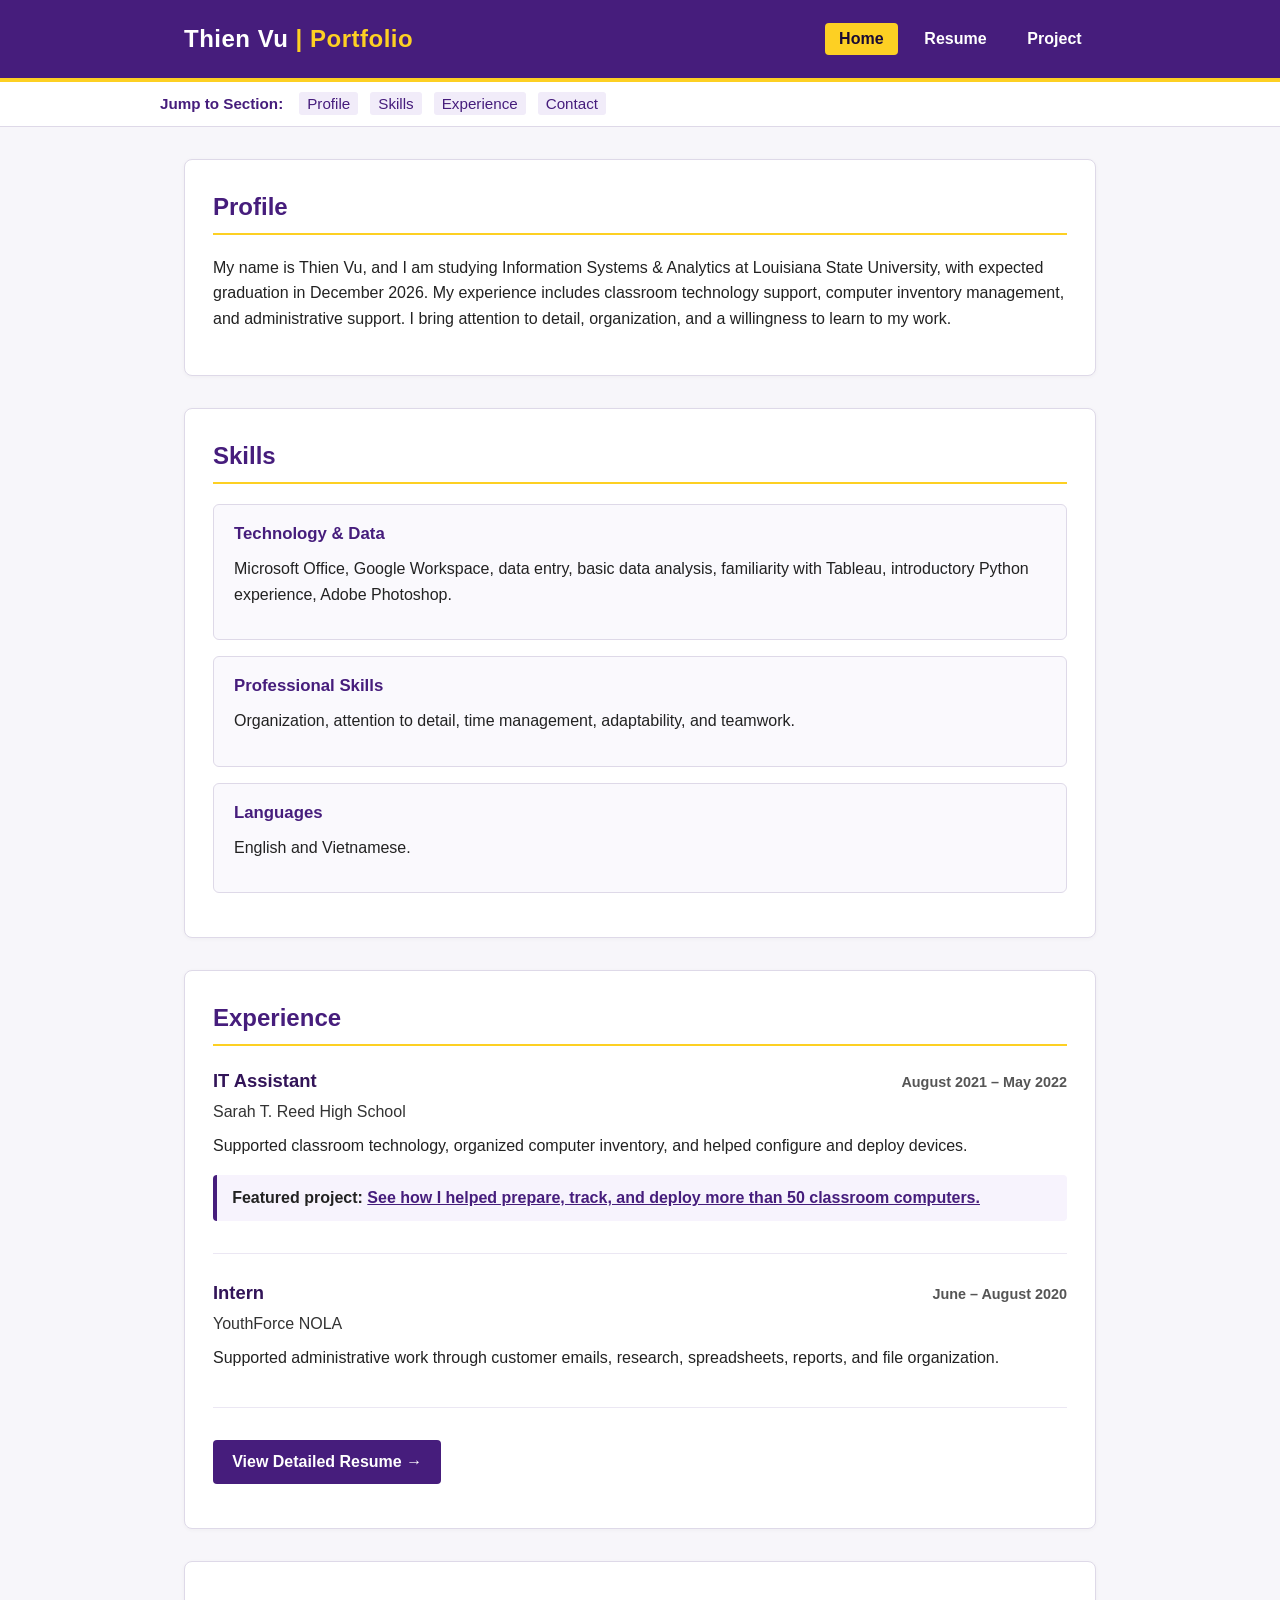
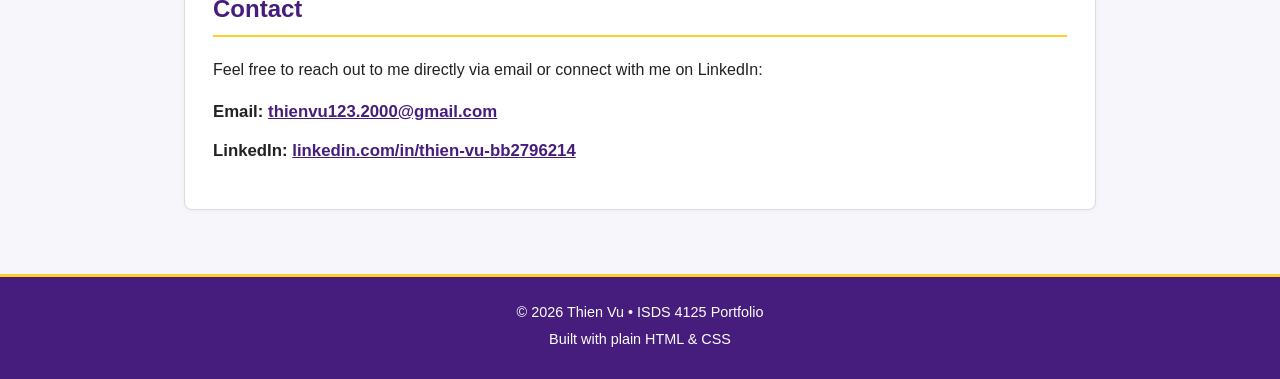
==== index.html @ 3625008b "Add classroom computer deployment project and homepage link" ====
<!DOCTYPE html>
<html lang="en">

<head>
    <meta charset="UTF-8">
    <meta name="viewport" content="width=device-width, initial-scale=1.0">
    <title>Thien Vu | Portfolio</title>
    <link rel="stylesheet" href="styles.css">
</head>

<body>

    <!-- Main Site Header & Page Navigation -->
    <header class="site-header">
        <div class="header-container">
            <a href="index.html" class="site-title">Thien Vu <span>| Portfolio</span></a>
            <nav class="main-nav" aria-label="Main Navigation">
                <ul>
                    <li><a href="index.html" class="active">Home</a></li>
                    <li><a href="resume.html">Resume</a></li>
                    <li><a href="project.html">Project</a></li>
                </ul>
            </nav>
        </div>
    </header>

    <!-- Quick In-Page Section Navigation for Home Page -->
    <nav class="section-nav" aria-label="Section Navigation">
        <div class="section-nav-container">
            <span class="section-nav-label">Jump to Section:</span>
            <ul class="section-nav-links">
                <li><a href="#profile">Profile</a></li>
                <li><a href="#skills">Skills</a></li>
                <li><a href="#experience">Experience</a></li>
                <li><a href="#contact">Contact</a></li>
            </ul>
        </div>
    </nav>

    <!-- Main Content Area -->
    <main class="content-container">

        <!-- 1. Profile Section -->
        <section id="profile" class="card-section">
            <h2>Profile</h2>
            <p>My name is Thien Vu, and I am studying Information Systems &amp; Analytics at Louisiana State University,
                with expected graduation in December 2026. My experience includes classroom technology support, computer
                inventory management, and administrative support. I bring attention to detail, organization, and a
                willingness to learn to my work.</p>
        </section>

        <!-- 2. Skills Section -->
        <section id="skills" class="card-section">
            <h2>Skills</h2>

            <div class="skills-category">
                <h3>Technology &amp; Data</h3>
                <p class="skills-list-text">Microsoft Office, Google Workspace, data entry, basic data analysis,
                    familiarity with Tableau, introductory Python experience, Adobe Photoshop.</p>
            </div>

            <div class="skills-category">
                <h3>Professional Skills</h3>
                <p class="skills-list-text">Organization, attention to detail, time management, adaptability, and
                    teamwork.</p>
            </div>

            <div class="skills-category">
                <h3>Languages</h3>
                <p class="skills-list-text">English and Vietnamese.</p>
            </div>
        </section>

        <!-- 3. Experience Section -->
        <section id="experience" class="card-section">
            <h2>Experience</h2>

            <div class="resume-entry">
                <div class="entry-header">
                    <span class="entry-title">IT Assistant</span>
                    <span class="entry-date">August 2021 &ndash; May 2022</span>
                </div>
                <div class="entry-subtitle">Sarah T. Reed High School</div>
                <p>Supported classroom technology, organized computer inventory, and helped configure and deploy
                    devices.</p>
                <div class="project-teaser">
                    <p><strong>Featured project:</strong> <a href="project.html">See how I helped prepare, track, and
                            deploy more than 50 classroom computers.</a></p>
                </div>
            </div>

            <div class="resume-entry">
                <div class="entry-header">
                    <span class="entry-title">Intern</span>
                    <span class="entry-date">June &ndash; August 2020</span>
                </div>
                <div class="entry-subtitle">YouthForce NOLA</div>
                <p>Supported administrative work through customer emails, research, spreadsheets, reports, and file
                    organization.</p>
            </div>

            <p><a href="resume.html" class="btn">View Detailed Resume &rarr;</a></p>
        </section>

        <!-- 4. Contact Section -->
        <section id="contact" class="card-section">
            <h2>Contact</h2>
            <p>Feel free to reach out to me directly via email or connect with me on LinkedIn:</p>

            <ul class="contact-list">
                <li>
                    <strong>Email:</strong>&nbsp;<a
                        href="mailto:thienvu123.2000@gmail.com">thienvu123.2000@gmail.com</a>
                </li>
                <li>
                    <strong>LinkedIn:</strong>&nbsp;<a href="https://www.linkedin.com/in/thien-vu-bb2796214"
                        target="_blank" rel="noopener noreferrer">linkedin.com/in/thien-vu-bb2796214</a>
                </li>
            </ul>
        </section>

    </main>

    <!-- Site Footer -->
    <footer class="site-footer">
        <p>&copy; 2026 Thien Vu &bull; ISDS 4125 Portfolio</p>
        <p>Built with plain HTML &amp; CSS</p>
    </footer>

</body>

</html>
---- styles.css ----
/* =========================================================
   Shared Stylesheet: styles.css
   LSU Theme (Purple & Gold) - Clean, Accessible, Responsive
   ========================================================= */

/* Color and Design Variables */
:root {
    --lsu-purple: #461D7C;       /* Official LSU Deep Purple */
    --lsu-purple-dark: #321458;  /* Darker purple for hover/borders */
    --lsu-gold: #FDD023;         /* Official LSU Gold */
    --lsu-gold-hover: #e5bc1c;   /* Slightly deeper gold for buttons/hovers */
    --text-color: #222222;       /* Charcoal for high-contrast readable text */
    --text-muted: #555555;       /* Softer gray for subtitles */
    --bg-page: #f7f6fa;          /* Soft light lilac/gray background */
    --bg-surface: #ffffff;       /* Pure white card backgrounds */
    --border-color: #ded9e8;     /* Subtle purple-tinted border */
    --placeholder-bg: #fff9e6;   /* Light warm gold tint for placeholders */
    --placeholder-border: #d4a713; /* Gold-amber border for placeholders */
}

/* Base resets & box model */
* {
    box-sizing: border-box;
    margin: 0;
    padding: 0;
}

body {
    font-family: -apple-system, BlinkMacSystemFont, "Segoe UI", Roboto, Helvetica, Arial, sans-serif;
    line-height: 1.6;
    color: var(--text-color);
    background-color: var(--bg-page);
    min-height: 100vh;
    display: flex;
    flex-direction: column;
}

/* Site Header and Navigation Bar */
.site-header {
    background-color: var(--lsu-purple);
    color: #ffffff;
    border-bottom: 4px solid var(--lsu-gold);
    box-shadow: 0 2px 8px rgba(0, 0, 0, 0.15);
}

.header-container {
    max-width: 960px;
    margin: 0 auto;
    padding: 1.25rem 1.5rem;
    display: flex;
    justify-content: space-between;
    align-items: center;
    flex-wrap: wrap;
    gap: 1rem;
}

.site-title {
    font-size: 1.5rem;
    font-weight: 700;
    color: #ffffff;
    text-decoration: none;
    letter-spacing: 0.5px;
}

.site-title span {
    color: var(--lsu-gold);
}

.main-nav ul {
    list-style: none;
    display: flex;
    gap: 0.75rem;
    flex-wrap: wrap;
}

.main-nav a {
    color: #ffffff;
    text-decoration: none;
    font-weight: 600;
    padding: 0.45rem 0.9rem;
    border-radius: 4px;
    transition: background-color 0.2s ease, color 0.2s ease;
}

.main-nav a:hover {
    background-color: var(--lsu-purple-dark);
    color: var(--lsu-gold);
}

/* Highlight the active page in the menu */
.main-nav a.active {
    background-color: var(--lsu-gold);
    color: #1a0b33; /* High contrast dark text on yellow */
}

/* In-Page Quick Navigation (Home Page Section Links) */
.section-nav {
    background-color: #ffffff;
    border-bottom: 1px solid var(--border-color);
    padding: 0.6rem 1.5rem;
}

.section-nav-container {
    max-width: 960px;
    margin: 0 auto;
    display: flex;
    align-items: center;
    gap: 1rem;
    flex-wrap: wrap;
    font-size: 0.95rem;
}

.section-nav-label {
    font-weight: 700;
    color: var(--lsu-purple);
}

.section-nav-links {
    list-style: none;
    display: flex;
    gap: 0.75rem;
    flex-wrap: wrap;
}

.section-nav-links a {
    color: var(--lsu-purple);
    text-decoration: none;
    padding: 0.2rem 0.5rem;
    border-radius: 3px;
    background-color: #f1ecf9;
    font-weight: 500;
}

.section-nav-links a:hover {
    background-color: var(--lsu-purple);
    color: #ffffff;
}

/* Main Content Container */
.content-container {
    max-width: 960px;
    width: 100%;
    margin: 2rem auto;
    padding: 0 1.5rem;
    flex: 1; /* Pushes footer to bottom */
}

/* Cards / Section Styling */
.card-section {
    background-color: var(--bg-surface);
    border: 1px solid var(--border-color);
    border-radius: 8px;
    padding: 1.75rem;
    margin-bottom: 2rem;
    box-shadow: 0 1px 4px rgba(0, 0, 0, 0.04);
}

.card-section h1,
.card-section h2 {
    color: var(--lsu-purple);
    border-bottom: 2px solid var(--lsu-gold);
    padding-bottom: 0.4rem;
    margin-bottom: 1.25rem;
}

.card-section h3 {
    color: var(--lsu-purple-dark);
    margin-top: 1.25rem;
    margin-bottom: 0.5rem;
}

.card-section p {
    margin-bottom: 1rem;
}

.card-section ul {
    margin-left: 1.5rem;
    margin-bottom: 1rem;
}

.card-section li {
    margin-bottom: 0.4rem;
}

/* Placeholder Box Style */
/* Clearly marks information that Thien has not provided yet */
.placeholder-box {
    background-color: var(--placeholder-bg);
    border: 1px dashed var(--placeholder-border);
    border-left: 4px solid var(--placeholder-border);
    padding: 0.85rem 1.1rem;
    margin: 1rem 0;
    border-radius: 4px;
    color: #4a3800;
    font-style: italic;
    font-size: 0.95rem;
}

.placeholder-box strong {
    font-style: normal;
    color: #3b2c00;
}

/* Buttons and Links */
.btn {
    display: inline-block;
    background-color: var(--lsu-purple);
    color: #ffffff;
    text-decoration: none;
    font-weight: 600;
    padding: 0.6rem 1.2rem;
    border-radius: 4px;
    border: none;
    cursor: pointer;
    transition: background-color 0.2s ease;
    margin-top: 0.5rem;
}

.btn:hover {
    background-color: var(--lsu-purple-dark);
    color: var(--lsu-gold);
}

.btn-gold {
    background-color: var(--lsu-gold);
    color: #1a0b33;
}

.btn-gold:hover {
    background-color: var(--lsu-gold-hover);
    color: #000000;
}

/* Site Footer */
.site-footer {
    background-color: var(--lsu-purple);
    color: #ffffff;
    text-align: center;
    padding: 1.5rem;
    font-size: 0.9rem;
    border-top: 3px solid var(--lsu-gold);
    margin-top: auto;
}

.site-footer p {
    margin-bottom: 0.25rem;
}

.site-footer a {
    color: var(--lsu-gold);
    text-decoration: underline;
}

/* Resume & Experience Entry Layout */
.resume-entry {
    margin-bottom: 1.5rem;
    padding-bottom: 1.25rem;
    border-bottom: 1px solid #ebe7f3;
}

.resume-entry:last-child {
    border-bottom: none;
    margin-bottom: 0;
    padding-bottom: 0;
}

.entry-header {
    display: flex;
    justify-content: space-between;
    align-items: baseline;
    flex-wrap: wrap;
    gap: 0.5rem;
    margin-bottom: 0.25rem;
}

.entry-title {
    font-size: 1.15rem;
    font-weight: 700;
    color: var(--lsu-purple-dark);
}

.entry-date {
    font-size: 0.9rem;
    font-weight: 600;
    color: var(--text-muted);
}

.entry-subtitle {
    font-size: 1rem;
    color: #333333;
    margin-bottom: 0.5rem;
}

.entry-location {
    color: var(--text-muted);
    font-style: italic;
}

/* Skills Category Card Layout */
.skills-category {
    background-color: #faf9fd;
    border: 1px solid var(--border-color);
    border-radius: 6px;
    padding: 1rem 1.25rem;
    margin-bottom: 1rem;
}

.skills-category h3 {
    margin-top: 0;
    margin-bottom: 0.5rem;
    color: var(--lsu-purple);
    font-size: 1.05rem;
}

.skills-list-text {
    color: var(--text-color);
    line-height: 1.6;
}

/* Contact List Styling */
.contact-list {
    list-style: none;
    margin-left: 0 !important;
    margin-top: 0.75rem;
}

.contact-list li {
    margin-bottom: 0.75rem;
    font-size: 1.05rem;
}

.contact-list a {
    color: var(--lsu-purple);
    font-weight: 600;
    text-decoration: underline;
    word-break: break-all;
}

.contact-list a:hover {
    color: var(--lsu-purple-dark);
}

/* Project Teaser Box in Experience Section */
.project-teaser {
    background-color: #f7f3fd;
    border-left: 4px solid var(--lsu-purple);
    padding: 0.65rem 0.95rem;
    margin: 0.75rem 0;
    border-radius: 4px;
}

.project-teaser p {
    margin-bottom: 0;
}

.project-teaser a {
    color: var(--lsu-purple);
    font-weight: 600;
    text-decoration: underline;
}

.project-teaser a:hover {
    color: var(--lsu-purple-dark);
}

/* Mobile Responsiveness */
@media (max-width: 600px) {
    .header-container {
        flex-direction: column;
        align-items: flex-start;
    }

    .main-nav ul {
        width: 100%;
        justify-content: flex-start;
    }

    .section-nav-container {
        flex-direction: column;
        align-items: flex-start;
    }

    .card-section {
        padding: 1.25rem;
    }

    .entry-header {
        flex-direction: column;
        align-items: flex-start;
        gap: 0.1rem;
    }
}
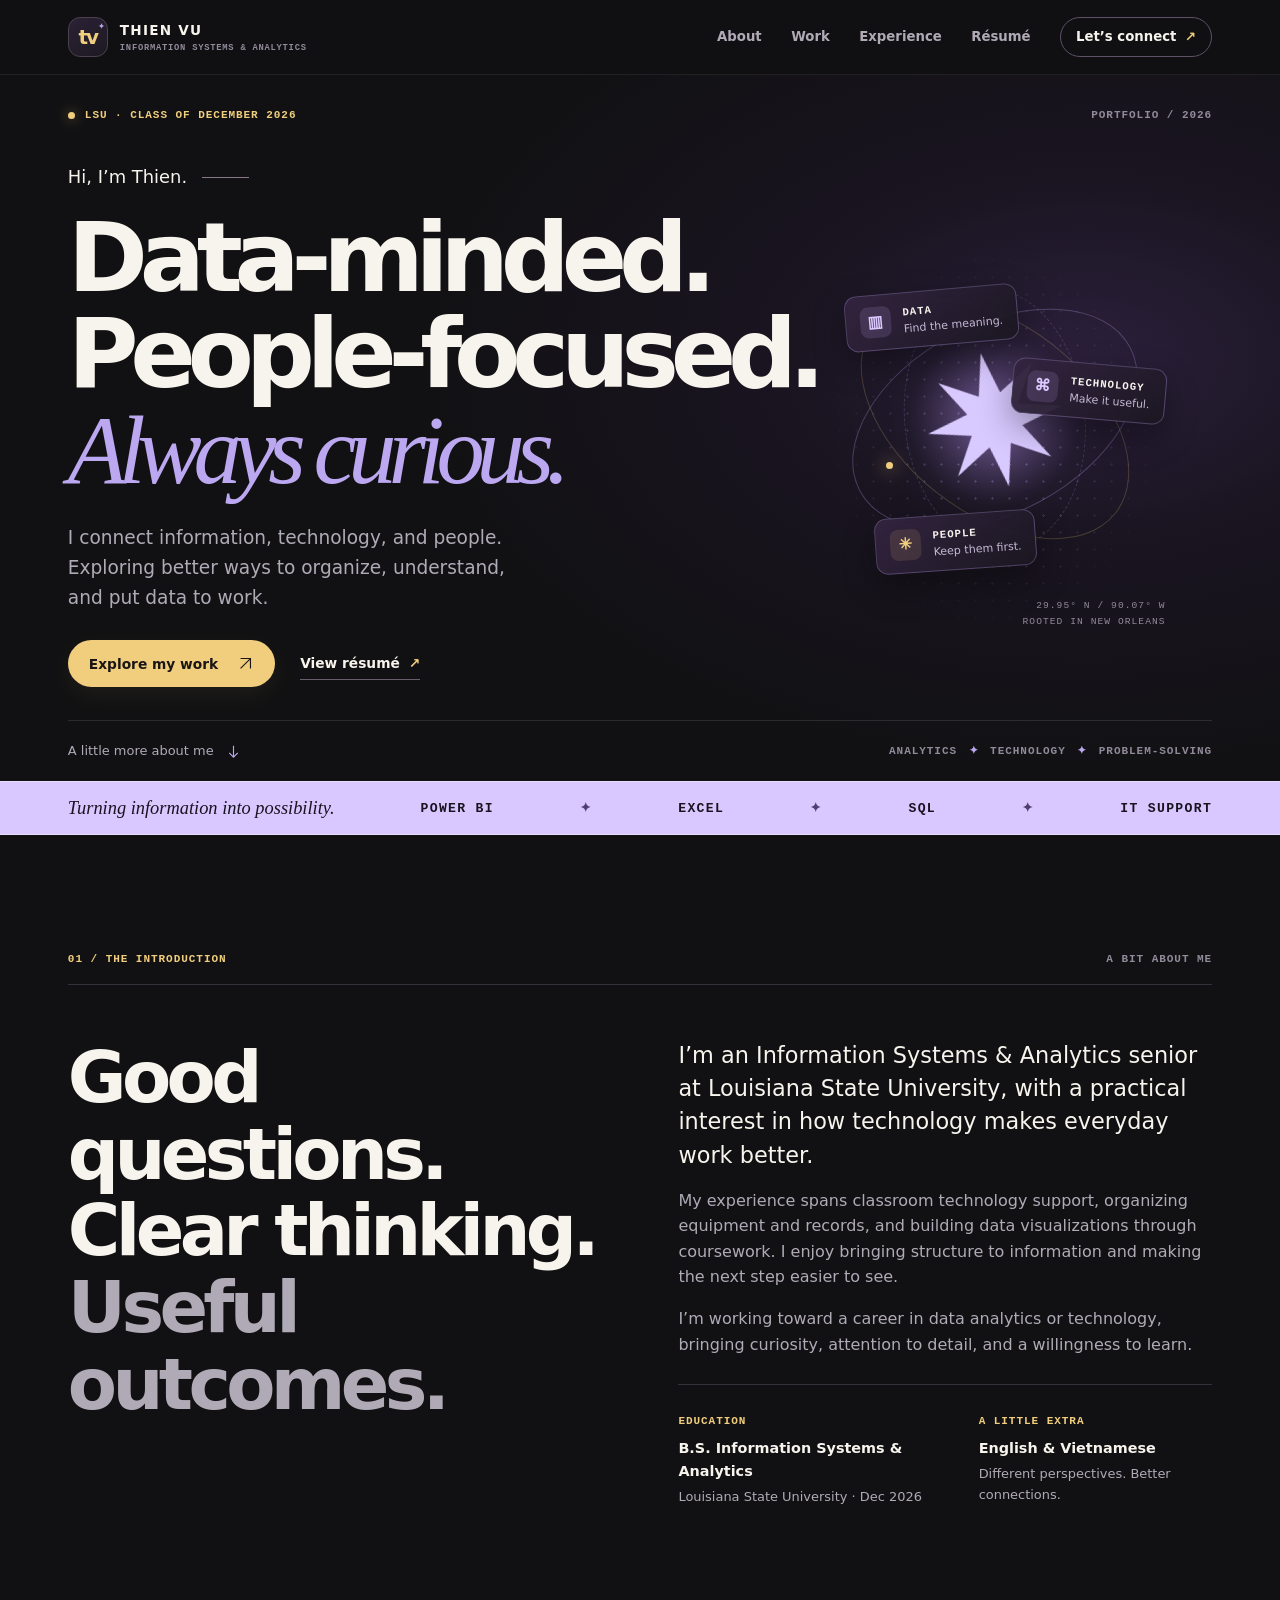
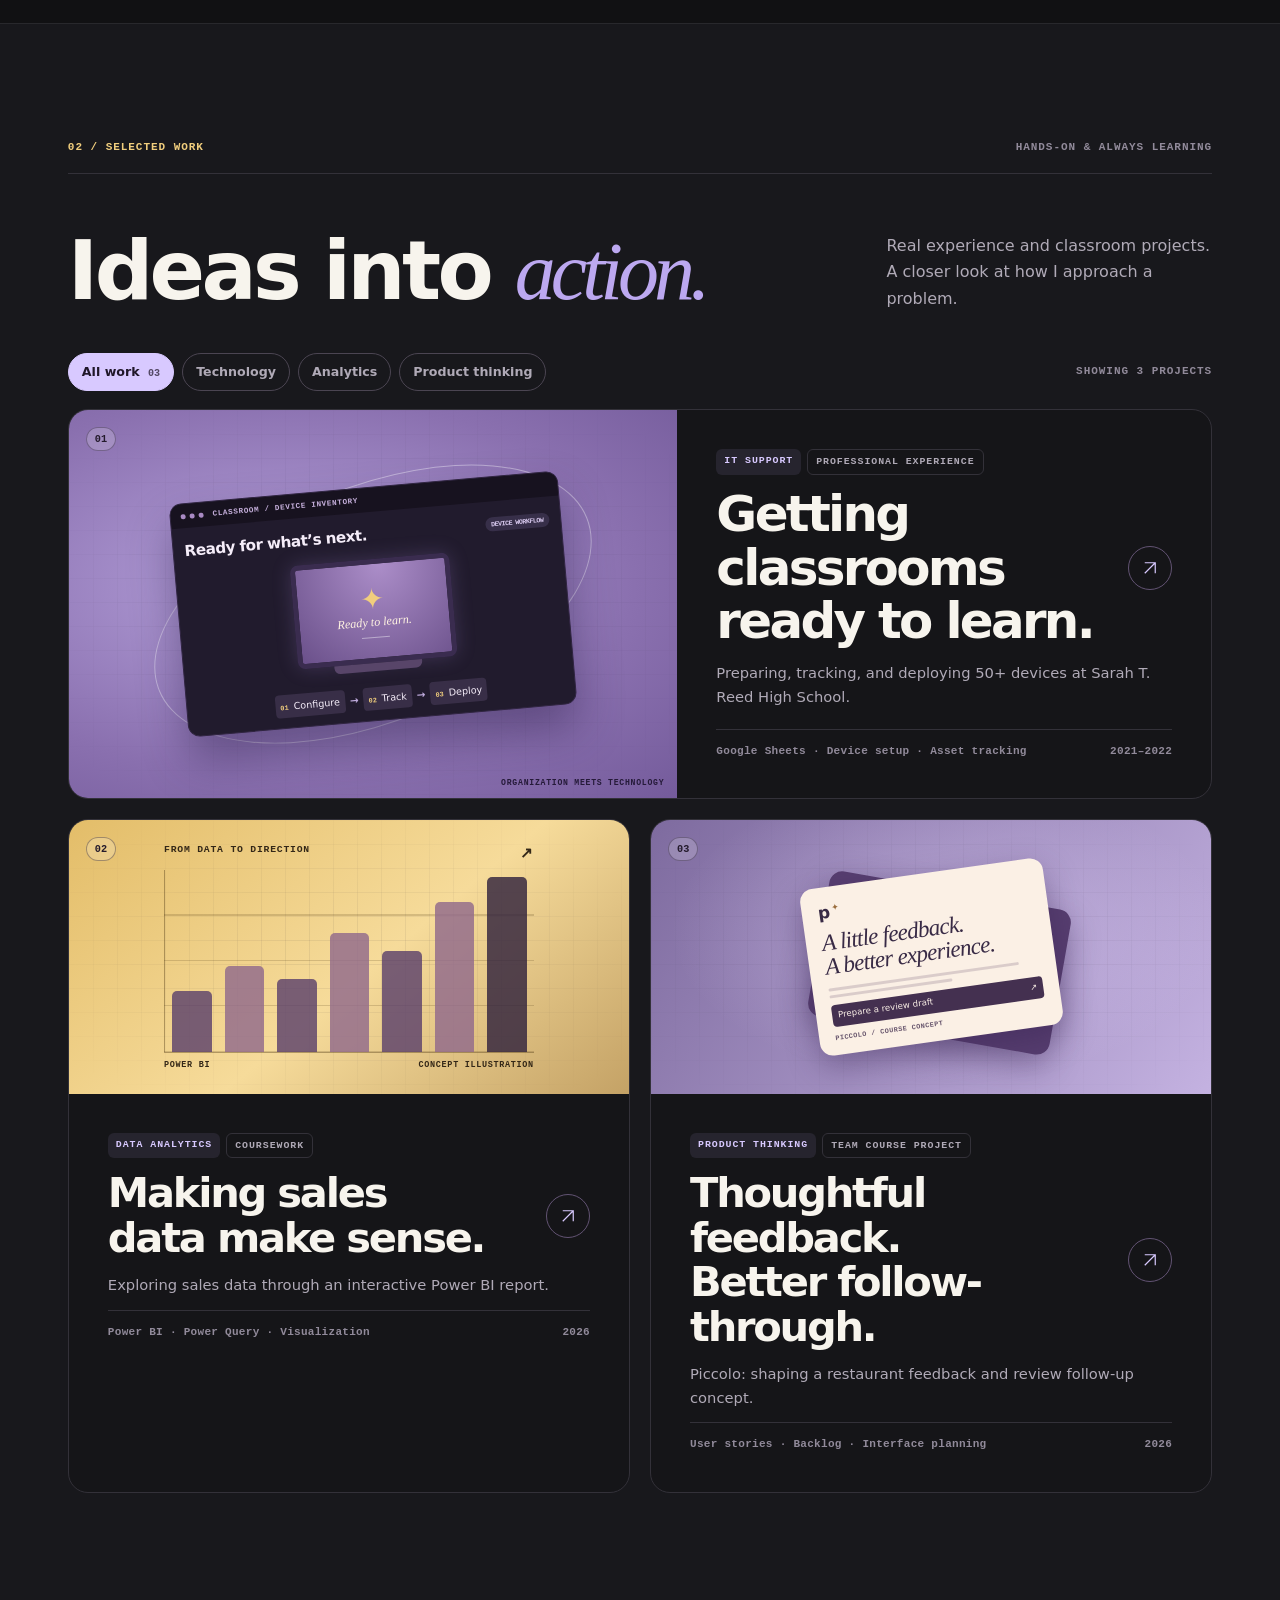
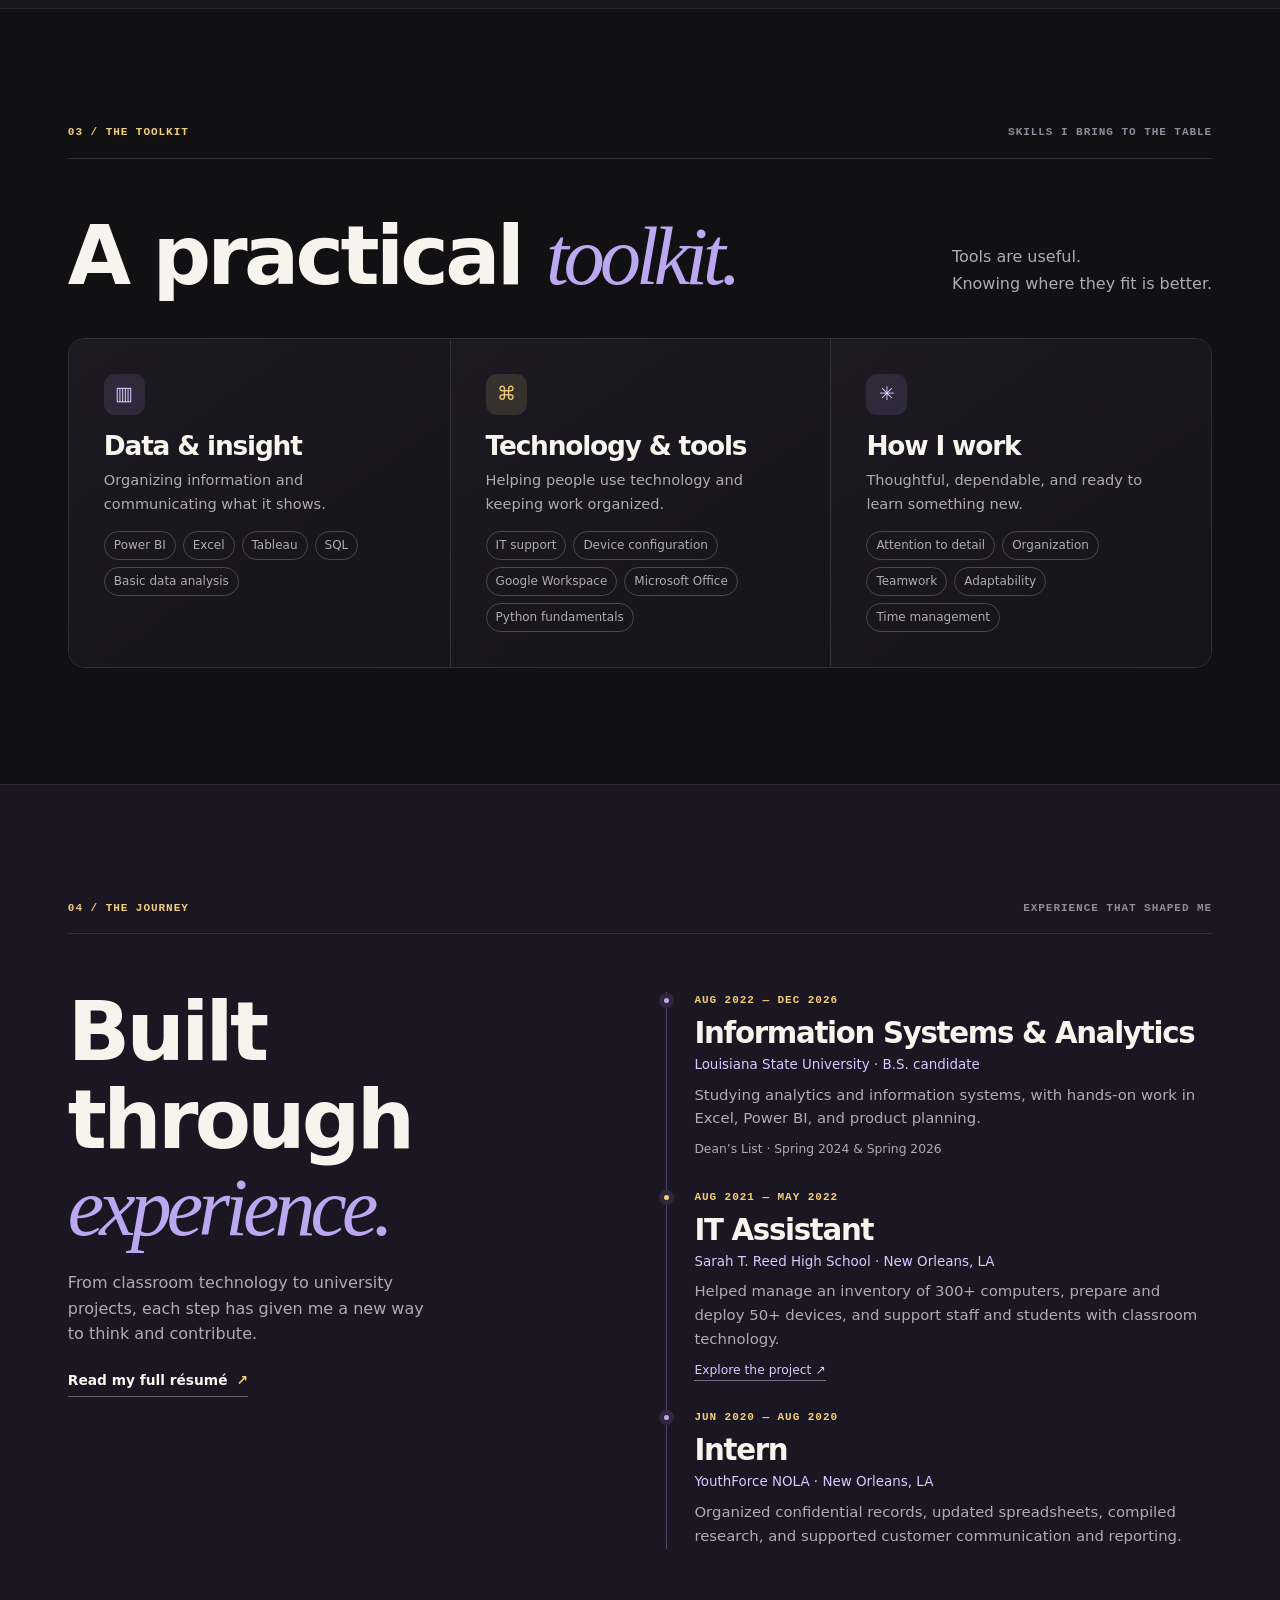
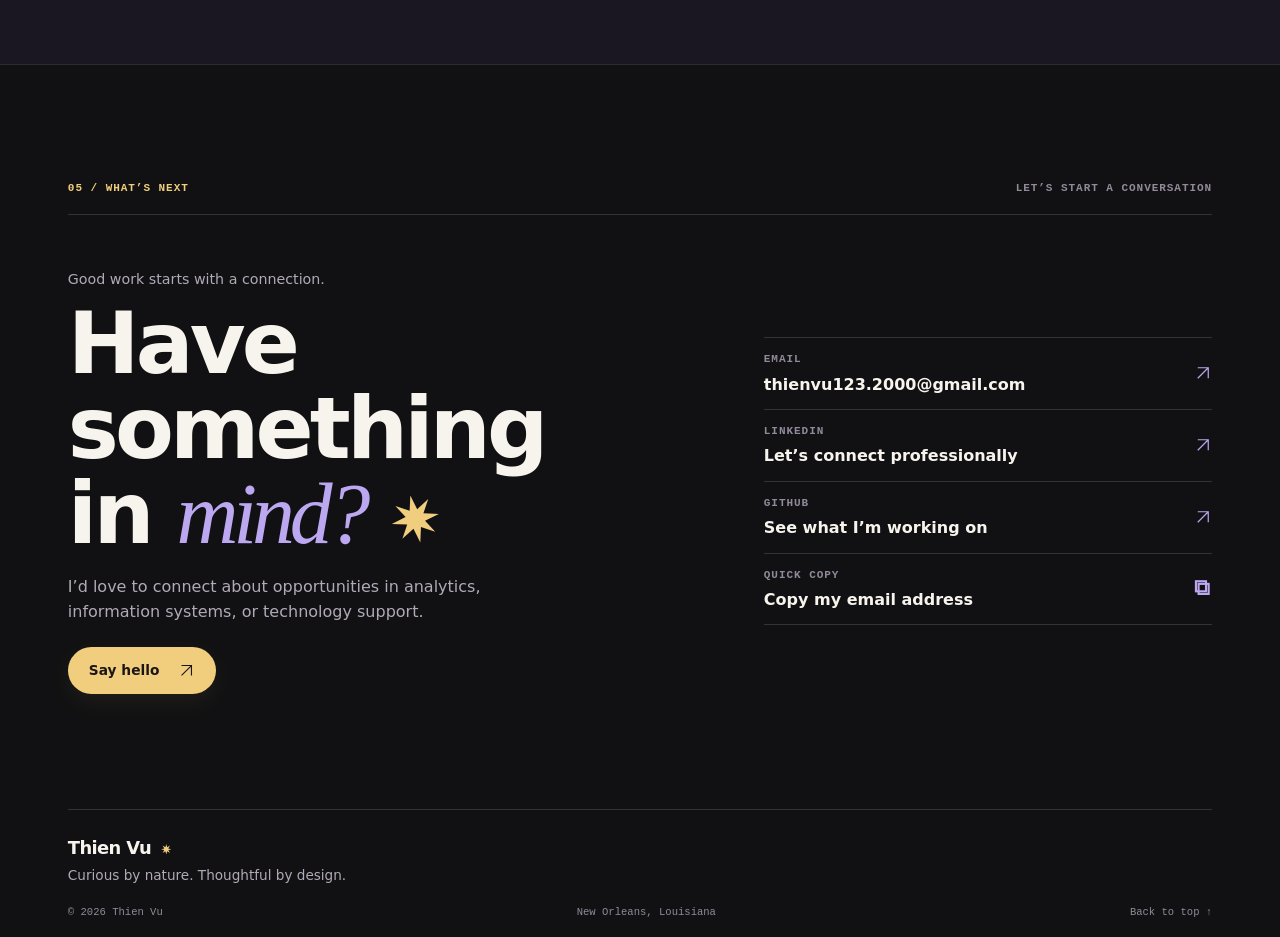
==== commit 8db9bbbe: "Redesign Thien Vu's portfolio and showcase selected work" ====
--- a/index.html
+++ b/index.html
@@ -1,132 +1,10 @@
-<!DOCTYPE html>
-<html lang="en">
-
-<head>
-    <meta charset="UTF-8">
-    <meta name="viewport" content="width=device-width, initial-scale=1.0">
-    <title>Thien Vu | Portfolio</title>
-    <link rel="stylesheet" href="styles.css">
-</head>
-
-<body>
-
-    <!-- Main Site Header & Page Navigation -->
-    <header class="site-header">
-        <div class="header-container">
-            <a href="index.html" class="site-title">Thien Vu <span>| Portfolio</span></a>
-            <nav class="main-nav" aria-label="Main Navigation">
-                <ul>
-                    <li><a href="index.html" class="active">Home</a></li>
-                    <li><a href="resume.html">Resume</a></li>
-                    <li><a href="project.html">Project</a></li>
-                </ul>
-            </nav>
-        </div>
-    </header>
-
-    <!-- Quick In-Page Section Navigation for Home Page -->
-    <nav class="section-nav" aria-label="Section Navigation">
-        <div class="section-nav-container">
-            <span class="section-nav-label">Jump to Section:</span>
-            <ul class="section-nav-links">
-                <li><a href="#profile">Profile</a></li>
-                <li><a href="#skills">Skills</a></li>
-                <li><a href="#experience">Experience</a></li>
-                <li><a href="#contact">Contact</a></li>
-            </ul>
-        </div>
-    </nav>
-
-    <!-- Main Content Area -->
-    <main class="content-container">
-
-        <!-- 1. Profile Section -->
-        <section id="profile" class="card-section">
-            <h2>Profile</h2>
-            <p>My name is Thien Vu, and I am studying Information Systems &amp; Analytics at Louisiana State University,
-                with expected graduation in December 2026. My experience includes classroom technology support, computer
-                inventory management, and administrative support. I bring attention to detail, organization, and a
-                willingness to learn to my work.</p>
-        </section>
-
-        <!-- 2. Skills Section -->
-        <section id="skills" class="card-section">
-            <h2>Skills</h2>
-
-            <div class="skills-category">
-                <h3>Technology &amp; Data</h3>
-                <p class="skills-list-text">Microsoft Office, Google Workspace, data entry, basic data analysis,
-                    familiarity with Tableau, introductory Python experience, Adobe Photoshop.</p>
-            </div>
-
-            <div class="skills-category">
-                <h3>Professional Skills</h3>
-                <p class="skills-list-text">Organization, attention to detail, time management, adaptability, and
-                    teamwork.</p>
-            </div>
-
-            <div class="skills-category">
-                <h3>Languages</h3>
-                <p class="skills-list-text">English and Vietnamese.</p>
-            </div>
-        </section>
-
-        <!-- 3. Experience Section -->
-        <section id="experience" class="card-section">
-            <h2>Experience</h2>
-
-            <div class="resume-entry">
-                <div class="entry-header">
-                    <span class="entry-title">IT Assistant</span>
-                    <span class="entry-date">August 2021 &ndash; May 2022</span>
-                </div>
-                <div class="entry-subtitle">Sarah T. Reed High School</div>
-                <p>Supported classroom technology, organized computer inventory, and helped configure and deploy
-                    devices.</p>
-                <div class="project-teaser">
-                    <p><strong>Featured project:</strong> <a href="project.html">See how I helped prepare, track, and
-                            deploy more than 50 classroom computers.</a></p>
-                </div>
-            </div>
-
-            <div class="resume-entry">
-                <div class="entry-header">
-                    <span class="entry-title">Intern</span>
-                    <span class="entry-date">June &ndash; August 2020</span>
-                </div>
-                <div class="entry-subtitle">YouthForce NOLA</div>
-                <p>Supported administrative work through customer emails, research, spreadsheets, reports, and file
-                    organization.</p>
-            </div>
-
-            <p><a href="resume.html" class="btn">View Detailed Resume &rarr;</a></p>
-        </section>
-
-        <!-- 4. Contact Section -->
-        <section id="contact" class="card-section">
-            <h2>Contact</h2>
-            <p>Feel free to reach out to me directly via email or connect with me on LinkedIn:</p>
-
-            <ul class="contact-list">
-                <li>
-                    <strong>Email:</strong>&nbsp;<a
-                        href="mailto:thienvu123.2000@gmail.com">thienvu123.2000@gmail.com</a>
-                </li>
-                <li>
-                    <strong>LinkedIn:</strong>&nbsp;<a href="https://www.linkedin.com/in/thien-vu-bb2796214"
-                        target="_blank" rel="noopener noreferrer">linkedin.com/in/thien-vu-bb2796214</a>
-                </li>
-            </ul>
-        </section>
-
-    </main>
-
-    <!-- Site Footer -->
-    <footer class="site-footer">
-        <p>&copy; 2026 Thien Vu &bull; ISDS 4125 Portfolio</p>
-        <p>Built with plain HTML &amp; CSS</p>
-    </footer>
-
-</body>
-
-</html>+<!doctype html><html lang="en"><head><meta charset="utf-8"><meta name="viewport" content="width=device-width,initial-scale=1"><meta name="theme-color" content="#111113"><meta name="description" content="Thien Vu is an LSU Information Systems & Analytics student connecting data, technology, and people. Explore selected projects, experience, and résumé."><title>Thien Vu — Information Systems & Analytics</title><link rel="icon" href="assets/favicon.svg" type="image/svg+xml"><link rel="stylesheet" href="styles.css"></head><body><a class="skip" href="#main">Skip to content</a><header class="site-header"><div class="wrap nav-wrap"><a class="brand" href="index.html" aria-label="Thien Vu home"><span class="brand-mark">tv<span>✦</span></span><span>THIEN VU<span class="brand-sub">INFORMATION SYSTEMS & ANALYTICS</span></span></a><nav aria-label="Main navigation" id="navigation"><a href="index.html#about">About</a><a href="index.html#work" >Work</a><a href="index.html#experience">Experience</a><a href="resume.html" >Résumé</a><a class="nav-contact" href="index.html#contact">Let’s connect <span>↗</span></a></nav><button class="menu-button" aria-expanded="false" aria-controls="navigation" aria-label="Open navigation"><span></span><span></span></button></div></header><div class="scroll-progress" aria-hidden="true"></div>
+<main id="main">
+<section class="hero wrap" aria-labelledby="hero-title"><div class="hero-top"><span class="eyebrow"><i class="status-dot"></i> LSU · CLASS OF DECEMBER 2026</span><span class="hero-edition">PORTFOLIO / 2026</span></div><div class="hero-grid"><div class="hero-copy"><p class="hello">Hi, I’m Thien. <span class="hello-line"></span></p><h1 id="hero-title">Data-minded.<br>People-focused.<br><em>Always curious.</em></h1><p class="hero-description">I connect information, technology, and people.<br> Exploring better ways to organize, understand,<br class="desktop-break"> and put data to work.</p><div class="hero-actions"><a href="#work" class="button button-gold">Explore my work <svg viewBox="0 0 24 24" fill="none" stroke="currentColor" stroke-width="1.6" aria-hidden="true"><path d="M5 19 19 5M5 5h14v14"/></svg></a><a href="resume.html" class="text-link">View résumé <span>↗</span></a></div></div><div class="hero-art" aria-hidden="true"><div class="orbital-ring ring-one"></div><div class="orbital-ring ring-two"></div><div class="orbital-ring ring-three"></div><div class="orbit-point"></div><div class="hero-art-center"><svg class="star" viewBox="0 0 100 100" aria-hidden="true"><path d="M50 0 58 31 85 15 69 42 100 50 69 58 85 85 58 69 50 100 42 69 15 85 31 58 0 50 31 42 15 15 42 31Z" fill="currentColor"/></svg></div><div class="floating-label label-data"><span class="label-symbol">▥</span><div>DATA<span>Find the meaning.</span></div></div><div class="floating-label label-tech"><span class="label-symbol">⌘</span><div>TECHNOLOGY<span>Make it useful.</span></div></div><div class="floating-label label-people"><span class="label-symbol">✳</span><div>PEOPLE<span>Keep them first.</span></div></div><div class="art-coordinate">29.95° N / 90.07° W<br>ROOTED IN NEW ORLEANS</div></div></div><div class="hero-bottom"><a href="#about">A little more about me <svg viewBox="0 0 24 24" fill="none" stroke="currentColor" stroke-width="1.6" aria-hidden="true"><path d="M12 4v16m-6-6 6 6 6-6"/></svg></a><span>ANALYTICS <i>✦</i> TECHNOLOGY <i>✦</i> PROBLEM-SOLVING</span></div></section>
+<div class="capability-strip" aria-label="Areas of focus"><div class="wrap"><span>Turning information into possibility.</span><span>POWER BI</span><i>✦</i><span>EXCEL</span><i>✦</i><span>SQL</span><i>✦</i><span>IT SUPPORT</span></div></div>
+<section id="about" class="about section wrap"><div class="section-label"><span>01 / THE INTRODUCTION</span><span>A BIT ABOUT ME</span></div><div class="about-grid"><h2>Good questions.<br>Clear thinking.<br><span class="muted">Useful outcomes.</span></h2><div class="about-copy"><p class="large-copy">I’m an Information Systems & Analytics senior at Louisiana State University, with a practical interest in how technology makes everyday work better.</p><p>My experience spans classroom technology support, organizing equipment and records, and building data visualizations through coursework. I enjoy bringing structure to information and making the next step easier to see.</p><p>I’m working toward a career in data analytics or technology, bringing curiosity, attention to detail, and a willingness to learn.</p><div class="about-facts"><div><span>EDUCATION</span><strong>B.S. Information Systems & Analytics</strong><p>Louisiana State University · Dec 2026</p></div><div><span>A LITTLE EXTRA</span><strong>English & Vietnamese</strong><p>Different perspectives. Better connections.</p></div></div></div></div></section>
+<section id="work" class="work section"><div class="wrap"><div class="section-label"><span>02 / SELECTED WORK</span><span>HANDS-ON & ALWAYS LEARNING</span></div><div class="section-heading"><h2>Ideas into <em>action.</em></h2><p>Real experience and classroom projects.<br>A closer look at how I approach a problem.</p></div><div class="work-toolbar"><div class="filters" role="group" aria-label="Filter projects"><button class="active" data-filter="all" aria-pressed="true">All work <span>03</span></button><button data-filter="technology" aria-pressed="false">Technology</button><button data-filter="analytics" aria-pressed="false">Analytics</button><button data-filter="product" aria-pressed="false">Product thinking</button></div><span class="work-count" aria-live="polite">SHOWING 3 PROJECTS</span></div><div class="projects-grid"><article class="project-card featured" data-category="technology"><a class="project-art art-device" href="project.html#classroom" tabindex="-1" aria-hidden="true"><div class="device-art" aria-hidden="true"><div class="art-orbit"></div><div class="asset-window"><div class="window-chrome"><i></i><i></i><i></i><span>CLASSROOM / DEVICE INVENTORY</span></div><div class="inventory-heading"><span>Ready for what’s next.</span><span class="tiny-pill">DEVICE WORKFLOW</span></div><div class="computer"><div class="computer-screen"><span class="screen-star">✦</span><span>Ready to learn.</span><span class="screen-line"></span></div><div class="computer-base"></div></div><div class="workflow"><span><i>01</i> Configure</span><b>→</b><span><i>02</i> Track</span><b>→</b><span><i>03</i> Deploy</span></div></div><span class="art-label">ORGANIZATION MEETS TECHNOLOGY</span></div><span class="project-number">01</span></a><div class="project-body"><div class="project-tags"><span>IT SUPPORT</span><span>PROFESSIONAL EXPERIENCE</span></div><div class="project-title-row"><h3><a href="project.html#classroom">Getting classrooms<br>ready to learn.</a></h3><a class="circle-link" href="project.html#classroom" aria-label="Read classroom technology case study"><svg viewBox="0 0 24 24" fill="none" stroke="currentColor" stroke-width="1.6" aria-hidden="true"><path d="M5 19 19 5M5 5h14v14"/></svg></a></div><p>Preparing, tracking, and deploying 50+ devices at Sarah T. Reed High School.</p><div class="project-meta"><span>Google Sheets · Device setup · Asset tracking</span><span>2021–2022</span></div></div></article><article class="project-card" data-category="analytics"><a class="project-art art-analytics" href="project.html#analytics" tabindex="-1" aria-hidden="true"><div class="analytics-art" aria-hidden="true"><div class="chart-label">FROM DATA TO DIRECTION <span>↗</span></div><div class="chart-grid"><div class="bars"><i style="--h:33%"></i><i style="--h:47%"></i><i style="--h:40%"></i><i style="--h:65%"></i><i style="--h:55%"></i><i style="--h:82%"></i><i style="--h:96%"></i></div></div><div class="chart-note">POWER BI <span>CONCEPT ILLUSTRATION</span></div></div><span class="project-number">02</span></a><div class="project-body"><div class="project-tags"><span>DATA ANALYTICS</span><span>COURSEWORK</span></div><div class="project-title-row"><h3><a href="project.html#analytics">Making sales<br>data make sense.</a></h3><a class="circle-link" href="project.html#analytics" aria-label="Read Power BI coursework overview"><svg viewBox="0 0 24 24" fill="none" stroke="currentColor" stroke-width="1.6" aria-hidden="true"><path d="M5 19 19 5M5 5h14v14"/></svg></a></div><p>Exploring sales data through an interactive Power BI report.</p><div class="project-meta"><span>Power BI · Power Query · Visualization</span><span>2026</span></div></div></article><article class="project-card" data-category="product"><a class="project-art art-product" href="project.html#piccolo" tabindex="-1" aria-hidden="true"><div class="app-art" aria-hidden="true"><div class="paper-back"></div><div class="paper"><div class="paper-logo">p<span>✦</span></div><div class="paper-title">A little feedback.<br>A better experience.</div><div class="paper-line"></div><div class="paper-line short"></div><div class="paper-button">Prepare a review draft <span>↗</span></div><div class="paper-label">PICCOLO / COURSE CONCEPT</div></div></div><span class="project-number">03</span></a><div class="project-body"><div class="project-tags"><span>PRODUCT THINKING</span><span>TEAM COURSE PROJECT</span></div><div class="project-title-row"><h3><a href="project.html#piccolo">Thoughtful feedback.<br>Better follow-through.</a></h3><a class="circle-link" href="project.html#piccolo" aria-label="Read Piccolo course project overview"><svg viewBox="0 0 24 24" fill="none" stroke="currentColor" stroke-width="1.6" aria-hidden="true"><path d="M5 19 19 5M5 5h14v14"/></svg></a></div><p>Piccolo: shaping a restaurant feedback and review follow-up concept.</p><div class="project-meta"><span>User stories · Backlog · Interface planning</span><span>2026</span></div></div></article></div></div></section>
+<section id="skills" class="skills section wrap"><div class="section-label"><span>03 / THE TOOLKIT</span><span>SKILLS I BRING TO THE TABLE</span></div><div class="section-heading"><h2>A practical <em>toolkit.</em></h2><p>Tools are useful.<br>Knowing where they fit is better.</p></div><div class="skills-grid"><div class="skill-column"><span class="skill-icon">▥</span><h3>Data & insight</h3><p>Organizing information and communicating what it shows.</p><div class="skill-tags"><span>Power BI</span><span>Excel</span><span>Tableau</span><span>SQL</span><span>Basic data analysis</span></div></div><div class="skill-column"><span class="skill-icon">⌘</span><h3>Technology & tools</h3><p>Helping people use technology and keeping work organized.</p><div class="skill-tags"><span>IT support</span><span>Device configuration</span><span>Google Workspace</span><span>Microsoft Office</span><span>Python fundamentals</span></div></div><div class="skill-column"><span class="skill-icon">✳</span><h3>How I work</h3><p>Thoughtful, dependable, and ready to learn something new.</p><div class="skill-tags"><span>Attention to detail</span><span>Organization</span><span>Teamwork</span><span>Adaptability</span><span>Time management</span></div></div></div></section>
+<section id="experience" class="experience section"><div class="wrap"><div class="section-label"><span>04 / THE JOURNEY</span><span>EXPERIENCE THAT SHAPED ME</span></div><div class="experience-grid"><div><h2>Built through<br><em>experience.</em></h2><p class="experience-intro">From classroom technology to university projects, each step has given me a new way to think and contribute.</p><a class="text-link" href="resume.html">Read my full résumé <span>↗</span></a></div><div class="timeline"><article><div class="timeline-date">AUG 2022 — DEC 2026</div><h3>Information Systems & Analytics</h3><p class="timeline-org">Louisiana State University · B.S. candidate</p><p>Studying analytics and information systems, with hands-on work in Excel, Power BI, and product planning.</p><span class="timeline-detail">Dean’s List · Spring 2024 & Spring 2026</span></article><article><div class="timeline-date">AUG 2021 — MAY 2022</div><h3>IT Assistant</h3><p class="timeline-org">Sarah T. Reed High School · New Orleans, LA</p><p>Helped manage an inventory of 300+ computers, prepare and deploy 50+ devices, and support staff and students with classroom technology.</p><a href="project.html#classroom" class="timeline-detail link-detail">Explore the project ↗</a></article><article><div class="timeline-date">JUN 2020 — AUG 2020</div><h3>Intern</h3><p class="timeline-org">YouthForce NOLA · New Orleans, LA</p><p>Organized confidential records, updated spreadsheets, compiled research, and supported customer communication and reporting.</p></article></div></div></div></section>
+<section id="contact" class="contact section wrap"><div class="section-label"><span>05 / WHAT’S NEXT</span><span>LET’S START A CONVERSATION</span></div><div class="contact-grid"><div><p class="contact-kicker">Good work starts with a connection.</p><h2>Have something<br>in <em>mind?</em> <span class="contact-star"><svg class="star" viewBox="0 0 100 100" aria-hidden="true"><path d="M50 0 58 31 85 15 69 42 100 50 69 58 85 85 58 69 50 100 42 69 15 85 31 58 0 50 31 42 15 15 42 31Z" fill="currentColor"/></svg></span></h2><p>I’d love to connect about opportunities in analytics,<br class="desktop-break"> information systems, or technology support.</p><a class="button button-gold" href="mailto:thienvu123.2000@gmail.com">Say hello <svg viewBox="0 0 24 24" fill="none" stroke="currentColor" stroke-width="1.6" aria-hidden="true"><path d="M5 19 19 5M5 5h14v14"/></svg></a></div><div class="contact-links"><a href="mailto:thienvu123.2000@gmail.com"><span>EMAIL<strong>thienvu123.2000@gmail.com</strong></span><svg viewBox="0 0 24 24" fill="none" stroke="currentColor" stroke-width="1.6" aria-hidden="true"><path d="M5 19 19 5M5 5h14v14"/></svg></a><a href="https://www.linkedin.com/in/thien-vu-bb2796214" target="_blank" rel="noopener noreferrer"><span>LINKEDIN<strong>Let’s connect professionally</strong></span><svg viewBox="0 0 24 24" fill="none" stroke="currentColor" stroke-width="1.6" aria-hidden="true"><path d="M5 19 19 5M5 5h14v14"/></svg></a><a href="https://github.com/thienvu04" target="_blank" rel="noopener noreferrer"><span>GITHUB<strong>See what I’m working on</strong></span><svg viewBox="0 0 24 24" fill="none" stroke="currentColor" stroke-width="1.6" aria-hidden="true"><path d="M5 19 19 5M5 5h14v14"/></svg></a><button class="copy-email"><span>QUICK COPY<strong>Copy my email address</strong></span><span class="copy-symbol">⧉</span></button></div></div></section>
+</main><footer class="footer wrap"><a class="footer-name" href="index.html">Thien Vu <svg class="star" viewBox="0 0 100 100" aria-hidden="true"><path d="M50 0 58 31 85 15 69 42 100 50 69 58 85 85 58 69 50 100 42 69 15 85 31 58 0 50 31 42 15 15 42 31Z" fill="currentColor"/></svg></a><p>Curious by nature. Thoughtful by design.</p><div class="footer-bottom"><span>© 2026 Thien Vu</span><span>New Orleans, Louisiana</span><a href="#main">Back to top ↑</a></div></footer><div class="toast" role="status" aria-live="polite"></div><script src="script.js"></script></body></html>
--- a/styles.css
+++ b/styles.css
@@ -1,393 +1,14 @@
-/* =========================================================
-   Shared Stylesheet: styles.css
-   LSU Theme (Purple & Gold) - Clean, Accessible, Responsive
-   ========================================================= */
-
-/* Color and Design Variables */
-:root {
-    --lsu-purple: #461D7C;       /* Official LSU Deep Purple */
-    --lsu-purple-dark: #321458;  /* Darker purple for hover/borders */
-    --lsu-gold: #FDD023;         /* Official LSU Gold */
-    --lsu-gold-hover: #e5bc1c;   /* Slightly deeper gold for buttons/hovers */
-    --text-color: #222222;       /* Charcoal for high-contrast readable text */
-    --text-muted: #555555;       /* Softer gray for subtitles */
-    --bg-page: #f7f6fa;          /* Soft light lilac/gray background */
-    --bg-surface: #ffffff;       /* Pure white card backgrounds */
-    --border-color: #ded9e8;     /* Subtle purple-tinted border */
-    --placeholder-bg: #fff9e6;   /* Light warm gold tint for placeholders */
-    --placeholder-border: #d4a713; /* Gold-amber border for placeholders */
-}
-
-/* Base resets & box model */
-* {
-    box-sizing: border-box;
-    margin: 0;
-    padding: 0;
-}
-
-body {
-    font-family: -apple-system, BlinkMacSystemFont, "Segoe UI", Roboto, Helvetica, Arial, sans-serif;
-    line-height: 1.6;
-    color: var(--text-color);
-    background-color: var(--bg-page);
-    min-height: 100vh;
-    display: flex;
-    flex-direction: column;
-}
-
-/* Site Header and Navigation Bar */
-.site-header {
-    background-color: var(--lsu-purple);
-    color: #ffffff;
-    border-bottom: 4px solid var(--lsu-gold);
-    box-shadow: 0 2px 8px rgba(0, 0, 0, 0.15);
-}
-
-.header-container {
-    max-width: 960px;
-    margin: 0 auto;
-    padding: 1.25rem 1.5rem;
-    display: flex;
-    justify-content: space-between;
-    align-items: center;
-    flex-wrap: wrap;
-    gap: 1rem;
-}
-
-.site-title {
-    font-size: 1.5rem;
-    font-weight: 700;
-    color: #ffffff;
-    text-decoration: none;
-    letter-spacing: 0.5px;
-}
-
-.site-title span {
-    color: var(--lsu-gold);
-}
-
-.main-nav ul {
-    list-style: none;
-    display: flex;
-    gap: 0.75rem;
-    flex-wrap: wrap;
-}
-
-.main-nav a {
-    color: #ffffff;
-    text-decoration: none;
-    font-weight: 600;
-    padding: 0.45rem 0.9rem;
-    border-radius: 4px;
-    transition: background-color 0.2s ease, color 0.2s ease;
-}
-
-.main-nav a:hover {
-    background-color: var(--lsu-purple-dark);
-    color: var(--lsu-gold);
-}
-
-/* Highlight the active page in the menu */
-.main-nav a.active {
-    background-color: var(--lsu-gold);
-    color: #1a0b33; /* High contrast dark text on yellow */
-}
-
-/* In-Page Quick Navigation (Home Page Section Links) */
-.section-nav {
-    background-color: #ffffff;
-    border-bottom: 1px solid var(--border-color);
-    padding: 0.6rem 1.5rem;
-}
-
-.section-nav-container {
-    max-width: 960px;
-    margin: 0 auto;
-    display: flex;
-    align-items: center;
-    gap: 1rem;
-    flex-wrap: wrap;
-    font-size: 0.95rem;
-}
-
-.section-nav-label {
-    font-weight: 700;
-    color: var(--lsu-purple);
-}
-
-.section-nav-links {
-    list-style: none;
-    display: flex;
-    gap: 0.75rem;
-    flex-wrap: wrap;
-}
-
-.section-nav-links a {
-    color: var(--lsu-purple);
-    text-decoration: none;
-    padding: 0.2rem 0.5rem;
-    border-radius: 3px;
-    background-color: #f1ecf9;
-    font-weight: 500;
-}
-
-.section-nav-links a:hover {
-    background-color: var(--lsu-purple);
-    color: #ffffff;
-}
-
-/* Main Content Container */
-.content-container {
-    max-width: 960px;
-    width: 100%;
-    margin: 2rem auto;
-    padding: 0 1.5rem;
-    flex: 1; /* Pushes footer to bottom */
-}
-
-/* Cards / Section Styling */
-.card-section {
-    background-color: var(--bg-surface);
-    border: 1px solid var(--border-color);
-    border-radius: 8px;
-    padding: 1.75rem;
-    margin-bottom: 2rem;
-    box-shadow: 0 1px 4px rgba(0, 0, 0, 0.04);
-}
-
-.card-section h1,
-.card-section h2 {
-    color: var(--lsu-purple);
-    border-bottom: 2px solid var(--lsu-gold);
-    padding-bottom: 0.4rem;
-    margin-bottom: 1.25rem;
-}
-
-.card-section h3 {
-    color: var(--lsu-purple-dark);
-    margin-top: 1.25rem;
-    margin-bottom: 0.5rem;
-}
-
-.card-section p {
-    margin-bottom: 1rem;
-}
-
-.card-section ul {
-    margin-left: 1.5rem;
-    margin-bottom: 1rem;
-}
-
-.card-section li {
-    margin-bottom: 0.4rem;
-}
-
-/* Placeholder Box Style */
-/* Clearly marks information that Thien has not provided yet */
-.placeholder-box {
-    background-color: var(--placeholder-bg);
-    border: 1px dashed var(--placeholder-border);
-    border-left: 4px solid var(--placeholder-border);
-    padding: 0.85rem 1.1rem;
-    margin: 1rem 0;
-    border-radius: 4px;
-    color: #4a3800;
-    font-style: italic;
-    font-size: 0.95rem;
-}
-
-.placeholder-box strong {
-    font-style: normal;
-    color: #3b2c00;
-}
-
-/* Buttons and Links */
-.btn {
-    display: inline-block;
-    background-color: var(--lsu-purple);
-    color: #ffffff;
-    text-decoration: none;
-    font-weight: 600;
-    padding: 0.6rem 1.2rem;
-    border-radius: 4px;
-    border: none;
-    cursor: pointer;
-    transition: background-color 0.2s ease;
-    margin-top: 0.5rem;
-}
-
-.btn:hover {
-    background-color: var(--lsu-purple-dark);
-    color: var(--lsu-gold);
-}
-
-.btn-gold {
-    background-color: var(--lsu-gold);
-    color: #1a0b33;
-}
-
-.btn-gold:hover {
-    background-color: var(--lsu-gold-hover);
-    color: #000000;
-}
-
-/* Site Footer */
-.site-footer {
-    background-color: var(--lsu-purple);
-    color: #ffffff;
-    text-align: center;
-    padding: 1.5rem;
-    font-size: 0.9rem;
-    border-top: 3px solid var(--lsu-gold);
-    margin-top: auto;
-}
-
-.site-footer p {
-    margin-bottom: 0.25rem;
-}
-
-.site-footer a {
-    color: var(--lsu-gold);
-    text-decoration: underline;
-}
-
-/* Resume & Experience Entry Layout */
-.resume-entry {
-    margin-bottom: 1.5rem;
-    padding-bottom: 1.25rem;
-    border-bottom: 1px solid #ebe7f3;
-}
-
-.resume-entry:last-child {
-    border-bottom: none;
-    margin-bottom: 0;
-    padding-bottom: 0;
-}
-
-.entry-header {
-    display: flex;
-    justify-content: space-between;
-    align-items: baseline;
-    flex-wrap: wrap;
-    gap: 0.5rem;
-    margin-bottom: 0.25rem;
-}
-
-.entry-title {
-    font-size: 1.15rem;
-    font-weight: 700;
-    color: var(--lsu-purple-dark);
-}
-
-.entry-date {
-    font-size: 0.9rem;
-    font-weight: 600;
-    color: var(--text-muted);
-}
-
-.entry-subtitle {
-    font-size: 1rem;
-    color: #333333;
-    margin-bottom: 0.5rem;
-}
-
-.entry-location {
-    color: var(--text-muted);
-    font-style: italic;
-}
-
-/* Skills Category Card Layout */
-.skills-category {
-    background-color: #faf9fd;
-    border: 1px solid var(--border-color);
-    border-radius: 6px;
-    padding: 1rem 1.25rem;
-    margin-bottom: 1rem;
-}
-
-.skills-category h3 {
-    margin-top: 0;
-    margin-bottom: 0.5rem;
-    color: var(--lsu-purple);
-    font-size: 1.05rem;
-}
-
-.skills-list-text {
-    color: var(--text-color);
-    line-height: 1.6;
-}
-
-/* Contact List Styling */
-.contact-list {
-    list-style: none;
-    margin-left: 0 !important;
-    margin-top: 0.75rem;
-}
-
-.contact-list li {
-    margin-bottom: 0.75rem;
-    font-size: 1.05rem;
-}
-
-.contact-list a {
-    color: var(--lsu-purple);
-    font-weight: 600;
-    text-decoration: underline;
-    word-break: break-all;
-}
-
-.contact-list a:hover {
-    color: var(--lsu-purple-dark);
-}
-
-/* Project Teaser Box in Experience Section */
-.project-teaser {
-    background-color: #f7f3fd;
-    border-left: 4px solid var(--lsu-purple);
-    padding: 0.65rem 0.95rem;
-    margin: 0.75rem 0;
-    border-radius: 4px;
-}
-
-.project-teaser p {
-    margin-bottom: 0;
-}
-
-.project-teaser a {
-    color: var(--lsu-purple);
-    font-weight: 600;
-    text-decoration: underline;
-}
-
-.project-teaser a:hover {
-    color: var(--lsu-purple-dark);
-}
-
-/* Mobile Responsiveness */
-@media (max-width: 600px) {
-    .header-container {
-        flex-direction: column;
-        align-items: flex-start;
-    }
-
-    .main-nav ul {
-        width: 100%;
-        justify-content: flex-start;
-    }
-
-    .section-nav-container {
-        flex-direction: column;
-        align-items: flex-start;
-    }
-
-    .card-section {
-        padding: 1.25rem;
-    }
-
-    .entry-header {
-        flex-direction: column;
-        align-items: flex-start;
-        gap: 0.1rem;
-    }
-}
-
+:root{color-scheme:dark;--bg:#111113;--surface:#18181c;--surface-2:#1e1c23;--line:#333139;--ink:#f7f4ed;--muted:#b0aab7;--subtle:#918a9a;--gold:#f1ce7d;--purple:#bca8f0;--lavender:#d8c9ff;--width:1192px;--gutter:clamp(20px,5.3vw,76px);--sans:Inter,ui-sans-serif,system-ui,-apple-system,BlinkMacSystemFont,"Segoe UI",sans-serif;--mono:ui-monospace,"SFMono-Regular",Consolas,monospace;--serif:Georgia,"Times New Roman",serif}
+*,*::before,*::after{box-sizing:border-box}html{scroll-behavior:smooth;scroll-padding-top:100px}body{margin:0;background:var(--bg);color:var(--ink);font-family:var(--sans);line-height:1.6;-webkit-font-smoothing:antialiased}body,button,a{-webkit-tap-highlight-color:transparent}a{color:inherit;text-decoration:none}button{font:inherit;color:inherit;cursor:pointer}img,svg{display:block;max-width:100%}p,h1,h2,h3,h4{margin:0}p{color:var(--muted)}h1,h2,h3,h4{line-height:1.07;letter-spacing:-.045em}h1,h2{font-weight:630}em{font-family:var(--serif);font-weight:400;color:var(--purple);letter-spacing:-.06em}a:focus-visible,button:focus-visible{outline:2px solid var(--gold);outline-offset:5px}::selection{background:var(--lavender);color:#14111a}[hidden]{display:none!important}.wrap{width:min(var(--width),calc(100% - var(--gutter)*2));margin-inline:auto}.section{padding-block:clamp(67px,9vw,127px)}.skip{position:fixed;top:12px;left:12px;transform:translateY(-150%);z-index:20;padding:12px 18px;background:var(--gold);color:#161317;border-radius:8px}.skip:focus{transform:none}.eyebrow,.section-label,.hero-edition,.hero-bottom>span,.project-tags,.project-meta,.timeline-date,.about-facts>div>span,.contact-links span,.work-count,.visual-note,.project-jump{font-family:var(--mono);letter-spacing:.085em;font-size:.69rem;font-weight:600}.eyebrow{color:var(--gold);display:inline-flex;align-items:center;gap:10px}.status-dot{display:inline-block;width:7px;height:7px;border-radius:100%;background:var(--gold);box-shadow:0 0 13px #f1ce7d95}.section-label{display:flex;justify-content:space-between;gap:12px;border-bottom:1px solid var(--line);padding-bottom:16px;margin-bottom:clamp(26px,4.2vw,56px);color:var(--subtle)}.section-label span:first-child{color:var(--gold)}.section h2,.case-end h2{font-size:clamp(2.65rem,6.4vw,5.45rem)}.section-heading{display:flex;align-items:end;justify-content:space-between;gap:28px;margin-bottom:37px}.section-heading p{max-width:32ch;padding-bottom:4px;line-height:1.65}.muted{color:var(--muted)}.star{width:1em;height:1em;display:inline-block;vertical-align:middle}.site-header{position:sticky;top:0;z-index:9;background:#111113e8;backdrop-filter:blur(18px);border-bottom:1px solid #ffffff12}.nav-wrap{display:flex;align-items:center;justify-content:space-between;gap:25px;min-height:74px}.brand{display:flex;align-items:center;gap:12px;font-size:.85rem;font-weight:780;letter-spacing:.09em;white-space:nowrap}.brand-mark{width:40px;height:40px;display:grid;place-items:center;border:1px solid #4b414f;border-radius:12px;background:linear-gradient(145deg,#2b2136,#1d1a22);position:relative;color:var(--gold);font-size:1.25rem;letter-spacing:-.1em;font-weight:750}.brand-mark span{position:absolute;top:2px;right:4px;color:var(--purple);font-size:.52rem}.brand-sub{display:block;margin-top:1px;color:var(--subtle);font:600 .55rem/1.2 var(--mono);letter-spacing:.085em}.site-header nav{display:flex;align-items:center;gap:clamp(13px,2.3vw,34px)}.site-header nav a{color:var(--muted);font-size:.83rem;font-weight:600;white-space:nowrap;transition:color .2s}.site-header nav a:hover,.site-header nav a[aria-current]{color:var(--ink)}.site-header nav .nav-contact{border:1px solid #5d5067;border-radius:100px;padding:8px 15px;color:var(--ink)}.nav-contact span{color:var(--gold);margin-left:4px}.menu-button{display:none;width:44px;height:42px;background:transparent;border:1px solid var(--line);border-radius:9px;place-content:center;gap:5px}.menu-button span{display:block;width:18px;height:1px;background:var(--ink)}.scroll-progress{position:fixed;top:0;left:0;z-index:12;width:100%;height:2px;background:linear-gradient(90deg,var(--purple),var(--gold));transform:scaleX(0);transform-origin:left;pointer-events:none}
+.hero{padding-top:32px;position:relative;isolation:isolate}.hero::before{content:"";position:absolute;z-index:-1;inset:0 calc(var(--gutter)*-1) 0 29%;background:radial-gradient(ellipse at 78% 40%,#302242 0%,#1b1523 31%,transparent 70%);pointer-events:none;opacity:.84}.hero-top,.hero-bottom{display:flex;justify-content:space-between;align-items:center;gap:14px}.hero-top{padding-bottom:28px}.hero-edition{color:var(--subtle)}.hero-grid{display:grid;grid-template-columns:1.12fr .88fr;align-items:center;gap:7px;min-height:clamp(430px,43vw,558px)}.hero-copy{position:relative;z-index:2;padding-block:10px 33px}.hello{font-size:clamp(.95rem,1.4vw,1.2rem);color:var(--ink);font-weight:530;display:flex;align-items:center;gap:15px;margin-bottom:19px}.hello-line{height:1px;background:#877689;width:47px}.hero h1{font-size:clamp(3.15rem,7.55vw,7.1rem);line-height:.985;letter-spacing:-.086em;font-weight:650;white-space:nowrap}.hero h1 em{letter-spacing:-.085em;line-height:1.03;display:inline-block}.hero-description{font-size:clamp(.98rem,1.45vw,1.16rem);line-height:1.62;margin-top:23px}.hero-actions{display:flex;align-items:center;gap:25px;flex-wrap:wrap;margin-top:27px}.button{display:inline-flex;align-items:center;justify-content:center;gap:19px;min-height:47px;padding:11px 20px;font-size:.86rem;font-weight:750;border:1px solid transparent;border-radius:100px;transition:transform .2s,background .2s,box-shadow .2s;white-space:nowrap}.button:hover{transform:translateY(-2px)}.button-gold{background:var(--gold);color:#1b1616;box-shadow:0 8px 25px #f1ce7d11}.button-gold:hover{background:#ffe2a0;box-shadow:0 9px 25px #f1ce7d22}.button svg,.text-link svg{width:17px;height:17px}.text-link{display:inline-flex;gap:9px;align-items:center;color:var(--ink);font-weight:670;font-size:.86rem;padding:5px 0;border-bottom:1px solid #6a5c6d;transition:border-color .2s,color .2s}.text-link span{color:var(--gold)}.text-link:hover{border-color:var(--gold);color:var(--gold)}.hero-bottom{min-height:61px;border-top:1px solid #ffffff1c;color:var(--subtle)}.hero-bottom>a{display:inline-flex;align-items:center;gap:11px;font-size:.81rem;color:var(--muted)}.hero-bottom>a:hover{color:var(--ink)}.hero-bottom svg{width:17px;height:17px;color:var(--purple)}.hero-bottom i{font-style:normal;color:var(--purple);margin-inline:4px}
+.hero-art{isolation:isolate;position:relative;min-height:430px;min-width:0;display:grid;place-items:center;perspective:800px}.hero-art::before{content:"";position:absolute;inset:7% 2% 5%;background-image:radial-gradient(circle,#bca8f049 1px,transparent 1.1px);background-size:17px 17px;mask-image:radial-gradient(ellipse,#000 5%,transparent 73%);z-index:-1}.orbital-ring{position:absolute;top:46%;left:50%;width:min(90%,460px);height:44%;border:1px solid #bb9ce64d;border-radius:50%;transform:translate(-50%,-50%) rotate(-28deg);pointer-events:none}.ring-two{transform:translate(-50%,-50%) rotate(38deg);border-color:#f1ce7d35}.ring-three{transform:translate(-50%,-50%) rotate(84deg);border-color:#bca8f032;width:77%;height:42%;border-style:dashed}.orbit-point{position:absolute;left:18%;top:56%;width:7px;height:7px;border-radius:50%;background:var(--gold);box-shadow:0 0 18px var(--gold)}.hero-art-center{position:absolute;left:50%;top:46%;transform:translate(-50%,-50%);width:57%;aspect-ratio:1;display:grid;place-items:center;background:radial-gradient(ellipse,#aa8bdd50,transparent 63%);color:var(--lavender)}.hero-art-center svg{width:70%;height:70%;filter:drop-shadow(0 0 27px #bd99ff60);animation:star-breathe 7s ease-in-out infinite;transform:rotate(-12deg)}@keyframes star-breathe{0%,100%{transform:rotate(-12deg) scale(.96)}50%{transform:rotate(-5deg) scale(1.05)}}.floating-label{display:flex;align-items:center;gap:12px;position:absolute;padding:11px 14px;background:linear-gradient(140deg,#332440f5,#1b1721ef);border:1px solid #bca8f048;border-radius:12px;box-shadow:0 13px 34px #0005;min-width:154px;color:var(--ink);font:700 .67rem/1.5 var(--mono);letter-spacing:.09em;animation:float 6s ease-in-out infinite}.floating-label div>span{display:block;margin-top:2px;font:500 .69rem/1.25 var(--sans);letter-spacing:0;color:#c6b8d5}.label-symbol{background:#ba9de329;color:#dbc9ff;border-radius:8px;width:31px;height:31px;display:grid;place-items:center;font-size:1rem}.label-data{top:16%;left:6%;transform:rotate(-5deg);--tilt:-5deg}.label-tech{top:33%;right:0;transform:rotate(5deg);--tilt:5deg;animation-delay:-1.8s}.label-people{bottom:19%;left:15%;transform:rotate(-4deg);--tilt:-4deg;animation-delay:-3.4s}.label-people .label-symbol{color:var(--gold);background:#f1ce7d1e}@keyframes float{0%,100%{transform:translateY(0) rotate(var(--tilt))}50%{transform:translateY(-8px) rotate(var(--tilt))}}.art-coordinate{position:absolute;bottom:5%;right:0;text-align:right;color:var(--subtle);font:.6rem/1.65 var(--mono);letter-spacing:.11em}.capability-strip{background:#d9c8ff;color:#191320;border-block:1px solid #eadcff}.capability-strip .wrap{display:flex;align-items:center;justify-content:space-between;gap:14px;min-height:52px;font:700 clamp(.64rem,1.15vw,.82rem)/1.3 var(--mono);letter-spacing:.1em}.capability-strip span:first-child{font:italic 400 clamp(.9rem,1.6vw,1.15rem)/1.2 var(--serif);letter-spacing:0}.capability-strip i{font-style:normal;color:#513e71}
+.about-grid{display:grid;grid-template-columns:1fr 1fr;gap:clamp(30px,6vw,88px);align-items:start}.about h2{font-size:clamp(2.5rem,5.6vw,4.95rem);letter-spacing:-.065em}.about-copy p{margin-bottom:16px}.about-copy .large-copy{font-size:clamp(1.1rem,2vw,1.4rem);line-height:1.48;color:var(--ink);font-weight:520}.about-facts{display:grid;grid-template-columns:1.2fr 1fr;gap:20px;border-top:1px solid var(--line);padding-top:21px;margin-top:27px}.about-facts>div>span{color:var(--gold)}.about-facts strong{display:block;font-size:.9rem;margin-top:5px}.about-facts p{font-size:.81rem;margin:4px 0 0}.work{background:var(--surface);border-block:1px solid #ffffff12}.work-toolbar{display:flex;justify-content:space-between;align-items:center;gap:15px;margin-bottom:18px}.filters{display:flex;gap:8px;flex-wrap:wrap}.filters button{border:1px solid #4b4552;border-radius:100px;background:transparent;font-size:.79rem;font-weight:630;padding:8px 13px;color:var(--muted);transition:background .2s,color .2s,border-color .2s}.filters button:hover{border-color:var(--purple);color:var(--ink)}.filters button.active{background:var(--lavender);color:#201729;border-color:var(--lavender)}.filters button span{font:600 .63rem var(--mono);margin-left:4px;opacity:.72}.work-count{color:var(--subtle);white-space:nowrap}.projects-grid{display:grid;grid-template-columns:repeat(2,minmax(0,1fr));gap:20px}.project-card{border:1px solid var(--line);border-radius:20px;overflow:hidden;background:#151518;transition:border-color .2s,box-shadow .2s}.project-card:hover{border-color:#87749b;box-shadow:0 16px 45px #0003}.project-card.featured{grid-column:1/-1;display:grid;grid-template-columns:1.14fr 1fr;min-height:320px}.project-art{position:relative;display:block;height:clamp(185px,24vw,274px);overflow:hidden}.featured .project-art{height:100%;min-height:320px}.art-device{background:radial-gradient(ellipse at 35% 45%,#b6a2dc,#8a70af 63%,#745b9b);color:#241a31}.art-analytics{background:linear-gradient(140deg,#e3bd69,#f6db9a 54%,#c4a266);color:#332717}.art-product{background:linear-gradient(125deg,#7e6b9f,#c4b2e1);color:#332547}.project-number{position:absolute;top:17px;left:17px;border:1px solid #251b3260;border-radius:100px;font:800 .64rem var(--mono);padding:5px 8px;color:#241b2c;background:#ffffff30}.project-body{display:flex;flex-direction:column;justify-content:center;gap:13px;padding:clamp(21px,3.5vw,39px)}.project-tags{display:flex;flex-wrap:wrap;gap:6px}.project-tags span{padding:4px 8px;border-radius:6px;background:#bca8f019;color:var(--lavender);font-size:.62rem}.project-tags span+span{background:transparent;border:1px solid var(--line);color:var(--muted)}.project-title-row{display:flex;align-items:center;justify-content:space-between;gap:11px}.project-title-row h3{font-size:clamp(1.5rem,3.25vw,2.75rem);letter-spacing:-.054em}.featured .project-title-row h3{font-size:clamp(1.8rem,3.9vw,3.3rem)}.project-title-row h3 a:hover{color:var(--purple)}.circle-link{border-radius:50%;border:1px solid #625373;display:grid;place-items:center;width:44px;height:44px;flex-shrink:0;color:var(--lavender);transition:color .2s,background .2s,transform .2s}.circle-link svg{width:18px;height:18px}.circle-link:hover{background:var(--lavender);color:#211629;transform:rotate(-7deg)}.project-body p{font-size:.92rem}.project-meta{margin-top:auto;padding-top:13px;border-top:1px solid var(--line);display:flex;justify-content:space-between;gap:11px;letter-spacing:.025em;color:var(--subtle);line-height:1.45}.featured .project-meta{margin-top:7px}
+.device-art,.analytics-art,.app-art{position:relative;height:100%;width:100%;min-height:100%;display:grid;place-items:center;overflow:hidden}.device-art::before,.app-art::before,.analytics-art::before{content:"";position:absolute;inset:0;background-image:linear-gradient(#27203116 1px,transparent 1px),linear-gradient(90deg,#27203116 1px,transparent 1px);background-size:24px 24px;mask-image:radial-gradient(ellipse,#000,transparent 90%);pointer-events:none}.art-orbit{position:absolute;width:76%;height:61%;border:1px solid #ffffff63;border-radius:50%;transform:rotate(-22deg)}.asset-window{position:relative;width:70%;max-width:390px;min-width:222px;border:1px solid #302541;border-radius:12px;overflow:hidden;background:#211b2d;color:#f5edf9;box-shadow:0 24px 45px #271a4570;transform:rotate(-5deg);transition:transform .4s}.project-card:hover .asset-window{transform:rotate(-2deg) translateY(-4px)}.window-chrome{padding:8px 10px;display:flex;align-items:center;gap:4px;background:#17121f;color:#c5afdb;font:600 .48rem var(--mono);letter-spacing:.08em}.window-chrome i{width:5px;height:5px;background:#a98ac4;border-radius:50%}.window-chrome span{margin-left:5px}.inventory-heading{display:flex;justify-content:space-between;align-items:center;gap:8px;padding:11px 11px 0;font-size:clamp(.65rem,1.3vw,.95rem);font-weight:670;letter-spacing:-.035em}.tiny-pill{border-radius:20px;background:#bca8f024;color:#d7c8ed;padding:3px 6px;font:600 .42rem var(--mono);white-space:nowrap}.computer{margin:12px auto 9px;width:47%;max-width:160px}.computer-screen{aspect-ratio:1.55;border:5px solid #3a2c4f;border-radius:8px;background:radial-gradient(at 56% 0%,#ac8ec9,#6a508a);display:flex;align-items:center;justify-content:center;flex-direction:column;color:#fff3e1;font:italic .76rem var(--serif);box-shadow:0 0 19px #a88edb38}.screen-star{font:1.8rem var(--serif);color:var(--gold);line-height:1.1}.screen-line{margin-top:7px;width:28px;height:1px;background:#ffffff6c}.computer-base{width:55%;height:8px;margin:auto;border-radius:0 0 6px 6px;background:#584569}.workflow{padding:7px 10px 10px;display:flex;gap:5px;align-items:center;justify-content:center;font-size:clamp(.42rem,.75vw,.63rem);white-space:nowrap}.workflow span{background:#a98ac42c;padding:4px 5px;border-radius:4px}.workflow i{font:600 .43rem var(--mono);color:var(--gold);margin-right:2px}.workflow b{color:#bfabdd;font-size:.65rem}.art-label{position:absolute;right:13px;bottom:11px;font:700 .51rem var(--mono);letter-spacing:.09em;color:#251a39}.analytics-art{padding:24px 17%;grid-template-rows:auto 1fr auto;gap:7px}.chart-label,.chart-note{position:relative;display:flex;width:100%;justify-content:space-between;font:800 .61rem var(--mono);letter-spacing:.08em}.chart-label span{font-size:.95rem}.chart-grid{position:relative;width:100%;height:100%;min-height:90px;border:solid #59421c70;border-width:0 0 1px 1px;background:repeating-linear-gradient(0deg,#59421c36 0 1px,transparent 1px 25%)}.bars{position:absolute;inset:0 7px;display:flex;align-items:end;gap:clamp(5px,1vw,15px)}.bars i{display:block;flex:1;height:var(--h);border-radius:5px 5px 0 0;background:#5d426c;opacity:.82;transition:transform .4s;transform-origin:bottom}.bars i:nth-child(2n){background:#926b8c}.bars i:last-child{background:#32243d}.project-card:hover .bars i{transform:scaleY(.92)}.project-card:hover .bars i:nth-child(2n){transform:scaleY(.83)}.chart-note{font-size:.53rem}.app-art{background:radial-gradient(ellipse at 53% 40%,#e7d8ff5a,transparent 66%)}.paper,.paper-back{width:58%;max-width:245px;min-width:160px;min-height:147px;border-radius:13px;box-shadow:0 12px 32px #33204c63;position:relative;transform:rotate(-8deg);background:#fbf0e5;padding:13px 16px;color:#382a45;transition:transform .4s}.paper-back{position:absolute;transform:rotate(10deg) translate(9px,5px);background:#573e70;min-height:147px}.project-card:hover .paper{transform:rotate(-4deg) translateY(-3px)}.paper-logo{display:inline-block;font-size:1.06rem;font-weight:850;line-height:1}.paper-logo span{font-size:.55rem;color:#9b6e3e;vertical-align:super;margin-left:2px}.paper-title{font:italic 400 clamp(.94rem,1.85vw,1.46rem)/1.04 var(--serif);letter-spacing:-.035em;margin-block:4px 10px}.paper-line{background:#51375c31;height:3px;width:90%;border-radius:4px;margin-bottom:4px}.paper-line.short{width:58%}.paper-button{background:#443050;border-radius:4px;color:#f8ede5;font-size:.54rem;display:flex;justify-content:space-between;gap:4px;padding:4px 6px;margin-top:7px}.paper-label{font:700 .43rem var(--mono);letter-spacing:.06em;margin-top:7px;color:#69576e}
+.skills-grid{display:grid;grid-template-columns:repeat(3,minmax(0,1fr));border:1px solid var(--line);border-radius:17px;overflow:hidden}.skill-column{padding:clamp(20px,3vw,35px);background:linear-gradient(145deg,#1c1922,#151518)}.skill-column+.skill-column{border-left:1px solid var(--line)}.skill-icon{display:grid;place-items:center;width:41px;height:41px;border-radius:11px;background:#a68ad425;color:var(--lavender);font:1.2rem var(--mono);margin-bottom:17px}.skill-column:nth-child(2) .skill-icon{background:#f1ce7d22;color:var(--gold)}.skill-column h3{font-size:clamp(1.16rem,2.3vw,1.65rem);margin-bottom:8px}.skill-column p{font-size:.91rem;min-height:3.1em;margin-bottom:16px}.skill-tags{display:flex;flex-wrap:wrap;gap:7px}.skill-tags span{border:1px solid #4e4657;border-radius:100px;padding:4px 9px;font-size:.75rem;color:var(--muted)}.experience{background:#1b1722;border-block:1px solid #ffffff14}.experience-grid{display:grid;grid-template-columns:1fr 1.13fr;gap:clamp(32px,8vw,112px)}.experience-intro{margin:18px 0 17px;max-width:35ch}.timeline{margin:4px 0 0 7px}.timeline article{position:relative;padding:0 0 28px 27px;border-left:1px solid #524464}.timeline article:last-child{padding-bottom:0}.timeline article::before{content:"";position:absolute;left:-5px;top:4px;background:var(--purple);border:2px solid #32253e;box-shadow:0 0 0 3px #32253e;border-radius:50%;width:9px;height:9px}.timeline article:nth-child(2)::before{background:var(--gold)}.timeline-date{color:var(--gold);margin-bottom:8px}.timeline h3{font-size:clamp(1.3rem,2.4vw,1.83rem)}.timeline-org{color:var(--lavender);font-size:.84rem;margin:5px 0 8px}.timeline article>p:last-of-type{font-size:.93rem}.timeline-detail{display:inline-block;margin-top:9px;color:var(--muted);font-size:.77rem}.link-detail{color:var(--lavender);border-bottom:1px solid #776888}.link-detail:hover{color:var(--gold)}.contact-grid{display:grid;grid-template-columns:1.16fr .84fr;gap:clamp(28px,6vw,85px);align-items:center}.contact-kicker{font-size:.89rem;margin-bottom:10px}.contact h2{font-size:clamp(2.8rem,6.7vw,6rem);line-height:.99}.contact-star{display:inline-block;font-size:clamp(1.6rem,4vw,3rem);color:var(--gold);transform:translateY(-.23em) rotate(-12deg)}.contact-grid>div>p:not(.contact-kicker){margin:16px 0 22px}.contact-links>a,.contact-links>button{width:100%;display:flex;justify-content:space-between;align-items:center;gap:14px;background:none;text-align:left;border:0;border-bottom:1px solid var(--line);padding:13px 0;transition:color .2s,padding .2s}.contact-links>a:first-child{border-top:1px solid var(--line)}.contact-links>a:hover,.contact-links>button:hover{padding-inline:6px;color:var(--gold)}.contact-links span{color:var(--subtle)}.contact-links strong{display:block;color:var(--ink);font:580 clamp(.8rem,1.4vw,1rem)/1.45 var(--sans);letter-spacing:0;margin-top:4px;overflow-wrap:anywhere}.contact-links svg{width:18px;height:18px;flex-shrink:0;color:var(--purple)}.contact-links .copy-symbol{font-size:1.35rem;color:var(--purple)}.footer{border-top:1px solid var(--line);padding-block:24px 19px}.footer-name{font-weight:730;font-size:1.12rem;letter-spacing:-.035em}.footer-name .star{color:var(--gold);font-size:.66rem;margin-left:4px}.footer>p{font-size:.85rem;margin-top:2px}.footer-bottom{margin-top:19px;display:flex;justify-content:space-between;gap:12px;font:.66rem var(--mono);color:var(--subtle)}.footer-bottom a:hover{color:var(--ink)}.toast{position:fixed;z-index:15;bottom:23px;left:50%;transform:translate(-50%,12px);opacity:0;pointer-events:none;transition:opacity .22s,transform .22s;background:var(--lavender);color:#1c1423;font-weight:720;font-size:.85rem;border-radius:100px;padding:10px 16px;text-align:center;white-space:nowrap}.toast.visible{opacity:1;transform:translate(-50%,0)}
+.page-breadcrumb{display:flex;align-items:center;gap:9px;padding-top:30px;color:var(--muted);font-size:.79rem}.page-breadcrumb a{color:var(--purple)}.page-breadcrumb a:hover{text-decoration:underline}.page-breadcrumb span{color:var(--subtle)}.resume-heading,.project-page-heading{padding:clamp(30px,7vw,85px) 0 clamp(24px,4vw,51px)}.resume-heading{display:flex;justify-content:space-between;align-items:end;gap:20px}.resume-heading h1,.project-page-heading h1{font-size:clamp(3rem,8.8vw,7rem);line-height:.93;margin-top:15px;letter-spacing:-.085em}.resume-heading h1 em,.project-page-heading h1 em{letter-spacing:-.08em}.project-page-heading p{margin-top:16px;font-size:clamp(.95rem,1.6vw,1.15rem)}.resume-document{border:1px solid #f5e9db;border-radius:18px;background:#f4eee6;color:#25212a;padding:clamp(23px,5.9vw,73px);box-shadow:0 20px 70px #0004}.resume-document p,.resume-document li{color:#514854}.resume-identity{display:flex;justify-content:space-between;align-items:end;gap:18px;border-bottom:2px solid #42344b;padding-bottom:18px}.resume-identity h2{font-size:clamp(2.8rem,6vw,5rem);line-height:.94;letter-spacing:-.075em}.resume-identity p{color:#654b76;font-size:clamp(.85rem,2vw,1.15rem);font-weight:650;margin-top:8px}.resume-identity>div+div{display:grid;gap:2px;text-align:right;font-size:.8rem;line-height:1.5;overflow-wrap:anywhere}.resume-identity a{color:#5a3e78;text-decoration:underline;text-underline-offset:3px}.resume-identity a:focus-visible{outline-color:#5a3e78}.resume-section{display:grid;grid-template-columns:1fr 3.5fr;gap:clamp(15px,3vw,33px);padding-block:24px;border-bottom:1px solid #d8cbd7}.resume-section:last-child{border:0;padding-bottom:0}.resume-section h3{font:800 .74rem/1.45 var(--mono);text-transform:uppercase;color:#624b70;letter-spacing:.07em}.resume-section h4{font-size:1.13rem;line-height:1.16;letter-spacing:-.03em}.resume-role{display:flex;justify-content:space-between;gap:8px;align-items:baseline}.resume-role span{font-size:.75rem;font-weight:650;color:#68596e;flex-shrink:0}.resume-section p,.resume-section li{font-size:.89rem;line-height:1.58}.resume-section p{margin-top:4px}.resume-section ul{margin:8px 0 0;padding-left:18px}.resume-company{font-weight:620;color:#654b76!important}.resume-entry+.resume-entry{margin-top:18px}.resume-skill-grid{display:grid;grid-template-columns:1fr 1fr;gap:15px 23px}.resume-next{display:flex;align-items:center;justify-content:space-between;gap:20px;padding:25px 0 48px}.project-jump{display:flex;flex-wrap:wrap;gap:8px;color:var(--lavender);letter-spacing:0;margin:0 0 20px}.project-jump a{border:1px solid var(--line);border-radius:100px;padding:8px 12px}.project-jump a:hover{border-color:var(--purple);color:var(--ink)}.case-study{padding-block:clamp(42px,7vw,93px)}.case-title{display:flex;justify-content:space-between;align-items:end;gap:22px;margin-bottom:24px}.case-title h2{font-size:clamp(2.75rem,6.25vw,5.6rem);line-height:.95;letter-spacing:-.075em}.case-title>p{text-align:right;font-size:clamp(.83rem,1.4vw,1.03rem);padding-bottom:4px}.case-visual{display:grid;grid-template-columns:1.3fr 1fr;min-height:337px;overflow:hidden;border:1px solid #ac93c2;border-radius:18px;margin:14px 0 29px}.case-visual .device-art{min-height:337px}.case-stats{border-left:1px solid #251b3250;display:grid;align-content:center;gap:14px;padding:clamp(20px,4vw,50px);background:#e8dbff50}.case-stats strong{display:block;font-size:clamp(2.5rem,6vw,4.5rem);line-height:.97;letter-spacing:-.08em}.case-stats span{font:800 .64rem var(--mono);letter-spacing:.08em}.case-stats p{font-size:.88rem;color:#342349}.case-layout{display:grid;grid-template-columns:minmax(185px,.73fr) minmax(0,2fr);gap:clamp(26px,5.3vw,69px);align-items:start;margin-top:27px}.case-layout aside{padding:18px 0;border-block:1px solid var(--line)}.case-layout dl{margin:10px 0 0}.case-layout dt{font-size:.73rem;color:var(--subtle);font-weight:730;text-transform:uppercase;letter-spacing:.075em;margin-top:10px}.case-layout dd{margin:3px 0 0;font-size:.9rem;color:var(--muted)}.case-prose h3{font-size:clamp(1.44rem,2.6vw,2.07rem);margin:22px 0 7px}.case-prose h3:first-child{margin-top:0}.case-prose p,.case-prose ul{color:var(--muted);max-width:70ch}.case-prose li{padding-bottom:3px}.case-prose ul{padding-left:21px}.process-list{list-style:none;padding:0;display:grid;grid-template-columns:repeat(3,minmax(0,1fr));gap:8px;margin:20px 0}.process-list li{padding:12px 13px;background:var(--surface-2);border:1px solid var(--line);border-radius:10px}.process-list li>span{font:700 .68rem var(--mono);color:var(--gold)}.process-list h4{font-size:.96rem;margin:6px 0 4px;letter-spacing:-.025em}.process-list p{font-size:.8rem;line-height:1.48}.takeaway{border-left:2px solid var(--purple);background:#bca8f00f;padding:13px 16px;margin-top:21px;border-radius:0 8px 8px 0}.takeaway span{color:var(--gold);font:700 .64rem var(--mono);letter-spacing:.085em}.takeaway p{font:italic 1.23rem/1.4 var(--serif);color:var(--ink);margin-top:4px}.case-prose .visual-note{font-size:.65rem;font-weight:400;line-height:1.5;letter-spacing:0;color:var(--subtle);margin-top:13px}.case-secondary{background:var(--surface);border-block:1px solid var(--line)}.case-mini-art{height:clamp(170px,24vw,290px);border-radius:14px;overflow:hidden;border:1px solid #b9a2ce}.case-mini-art .paper,.case-mini-art .paper-back{width:52%}.case-end{border-top:1px solid var(--line);padding-block:clamp(30px,6vw,75px)}.case-end h2{font-size:clamp(2.4rem,6vw,5.3rem);margin:9px 0 18px}.case-end .text-link{margin-left:15px}.case-end>p{font-size:.86rem}
+@media(max-width:950px){:root{--gutter:clamp(22px,4vw,44px)}.hero h1{font-size:clamp(3.25rem,8vw,5.85rem)}.hero-grid{grid-template-columns:1.13fr .87fr}.hero-art{min-height:350px}.floating-label{min-width:unset;gap:8px;padding:8px 9px}.label-symbol{width:26px;height:26px}.label-data{left:2%}.label-people{left:7%}.label-tech{right:0}.art-coordinate{font-size:.5rem}.site-header nav{gap:17px}.brand-sub{font-size:.48rem}}
+@media(max-width:720px){html{scroll-padding-top:82px}.nav-wrap{min-height:63px;flex-wrap:wrap;gap:8px}.site-header nav{order:3;flex-basis:100%;justify-content:space-between;gap:9px;flex-wrap:wrap;padding:0 0 12px}.site-header nav a{font-size:.78rem}.site-header nav .nav-contact{padding:5px 10px}.enhanced .nav-wrap{flex-wrap:nowrap}.enhanced .menu-button{display:grid}.enhanced .site-header nav{display:none;position:absolute;top:100%;inset-inline:0;flex-direction:column;align-items:stretch;gap:0;padding:7px var(--gutter) 16px;background:#17151c;border-bottom:1px solid #504759}.enhanced .site-header nav[data-open="true"]{display:flex}.enhanced .site-header nav a{padding:12px 2px;font-size:.94rem;border-bottom:1px solid var(--line)}.enhanced .site-header nav .nav-contact{border:none;border-radius:0;padding:12px 2px;color:var(--gold)}.hero{padding-top:21px}.hero-top{padding-bottom:10px}.hero-edition{font-size:.58rem}.hero-grid{grid-template-columns:1fr;gap:0}.hero-copy{padding:14px 0 0}.hero h1{font-size:clamp(2.72rem,10.8vw,5.3rem)}.hello{margin-bottom:10px}.hero-description{margin-top:17px}.hero-actions{margin-top:18px;gap:17px}.hero-art{min-height:clamp(225px,65vw,332px);width:min(100%,440px);margin:auto}.hero-art-center{width:47%}.orbital-ring{width:77%;height:46%}.ring-three{width:67%;height:39%}.label-data{left:10%;top:17%}.label-tech{right:3%;top:37%}.label-people{left:15%;bottom:16%}.art-coordinate{bottom:4%;right:0}.hero-bottom{min-height:52px}.hero-bottom>span{display:none}.hero::before{inset:25% calc(var(--gutter)*-1) 0 0;background:radial-gradient(ellipse at 60% 66%,#2d2140 0%,#1b1523 26%,transparent 73%)}.capability-strip .wrap{min-height:45px;gap:8px;justify-content:space-between;font-size:.65rem;letter-spacing:.035em}.capability-strip span:first-child{display:none}.section-label{font-size:.61rem;letter-spacing:.04em;margin-bottom:25px}.section-label span:last-child{text-align:right}.section-heading{display:block;margin-bottom:24px}.section-heading p{margin-top:10px;padding:0}.about-grid,.experience-grid,.contact-grid{grid-template-columns:1fr;gap:23px}.about h2{font-size:clamp(2.8rem,8.5vw,4.4rem)}.about-facts{gap:13px}.work-toolbar{align-items:start;flex-direction:column;gap:8px}.filters{gap:6px}.filters button{padding:7px 11px}.work-count{font-size:.63rem}.projects-grid{grid-template-columns:1fr;gap:15px}.project-card.featured{display:flex;flex-direction:column;min-height:0}.featured .project-art,.project-art{min-height:0;height:clamp(176px,54vw,258px)}.project-body{padding:20px;gap:10px}.project-title-row h3,.featured .project-title-row h3{font-size:clamp(1.7rem,5.4vw,2.6rem)}.project-title-row h3 br{display:none}.project-body p{font-size:.88rem}.project-meta{font-size:.65rem}.skills-grid{grid-template-columns:1fr}.skill-column+.skill-column{border-left:0;border-top:1px solid var(--line)}.skill-column p{min-height:0}.skill-column h3{font-size:1.5rem}.experience-grid{gap:23px}.contact-links{margin-top:3px}.contact h2{font-size:clamp(3rem,11.5vw,5rem)}.contact-kicker{margin-bottom:7px}.desktop-break{display:none}.resume-heading{display:block}.resume-heading .button{margin-top:18px}.resume-identity{display:block}.resume-identity>div+div{text-align:left;margin-top:10px}.resume-section{grid-template-columns:1fr;gap:7px;padding-block:15px}.resume-role{display:block}.resume-role span{display:block;margin-top:3px}.resume-section h3{margin-bottom:4px}.resume-skill-grid{grid-template-columns:1fr;gap:11px}.resume-next{align-items:start;flex-direction:column;gap:7px}.case-title{display:block;margin-bottom:18px}.case-title>p{text-align:left;margin-top:11px}.case-visual{grid-template-columns:1fr;min-height:0}.case-visual .device-art{min-height:220px}.case-stats{border-left:0;border-top:1px solid #251b3250;grid-template-columns:1fr 1fr;gap:10px;padding:15px}.case-stats p{grid-column:1/-1}.case-layout{grid-template-columns:1fr;gap:20px;margin-top:15px}.case-layout aside{padding:12px 0}.case-layout dl{display:grid;grid-template-columns:max-content minmax(0,1fr);gap:5px 12px}.case-layout dt,.case-layout dd{margin:0}.process-list{grid-template-columns:1fr}.process-list li{display:flex;gap:9px}.process-list h4{margin-top:0}.case-end .text-link{margin-left:10px}}
+@media(max-width:375px){:root{--gutter:17px}.hero h1{font-size:clamp(2.5rem,10.75vw,3.1rem)}.eyebrow{font-size:.59rem}.hero-edition{display:none}.hero-actions{gap:11px}.button{padding-inline:14px;font-size:.78rem}.hero-art{min-height:213px}.floating-label{font-size:.55rem;gap:6px}.floating-label div>span{font-size:.62rem}.art-coordinate{font-size:.46rem}.hero-description br{display:none}.footer-bottom{font-size:.59rem}.footer-bottom span:nth-child(2){display:none}.work-toolbar{gap:8px}}
+@media(prefers-reduced-motion:reduce){*,*::before,*::after{animation-duration:.01ms!important;animation-iteration-count:1!important;transition-duration:.01ms!important;scroll-behavior:auto!important}}
+@media print{@page{size:letter;margin:13mm}html,body{color-scheme:light;background:white;color:#17131a}.site-header,.scroll-progress,.footer,.skip,.page-breadcrumb,.resume-heading,.resume-next,.toast{display:none!important}.resume-main{width:100%;max-width:none}.resume-document{background:white;border:0;border-radius:0;box-shadow:none;padding:0;color:#17131a}.resume-identity{padding-bottom:7px}.resume-identity h2{font-size:25pt}.resume-identity p{font-size:10pt}.resume-identity>div+div{font-size:8pt}.resume-section{display:grid;grid-template-columns:1fr 4fr;gap:12px;padding-block:8px;break-inside:avoid}.resume-section h3{font-size:8pt}.resume-section h4{font-size:10pt}.resume-role{display:flex}.resume-role span{font-size:8pt}.resume-section p,.resume-section li{font-size:8.5pt;line-height:1.35}.resume-entry+.resume-entry{margin-top:7px}.resume-section ul{margin-top:3px}.resume-skill-grid{gap:6px 10px}.resume-section h4,.resume-section p,.resume-section li,.resume-identity p,.resume-identity a{color:#201a25!important}.resume-document a{text-decoration:none}}
+@media(max-width:480px){.hero-edition{display:none}.hero-description br{display:none}.art-label{display:none}}
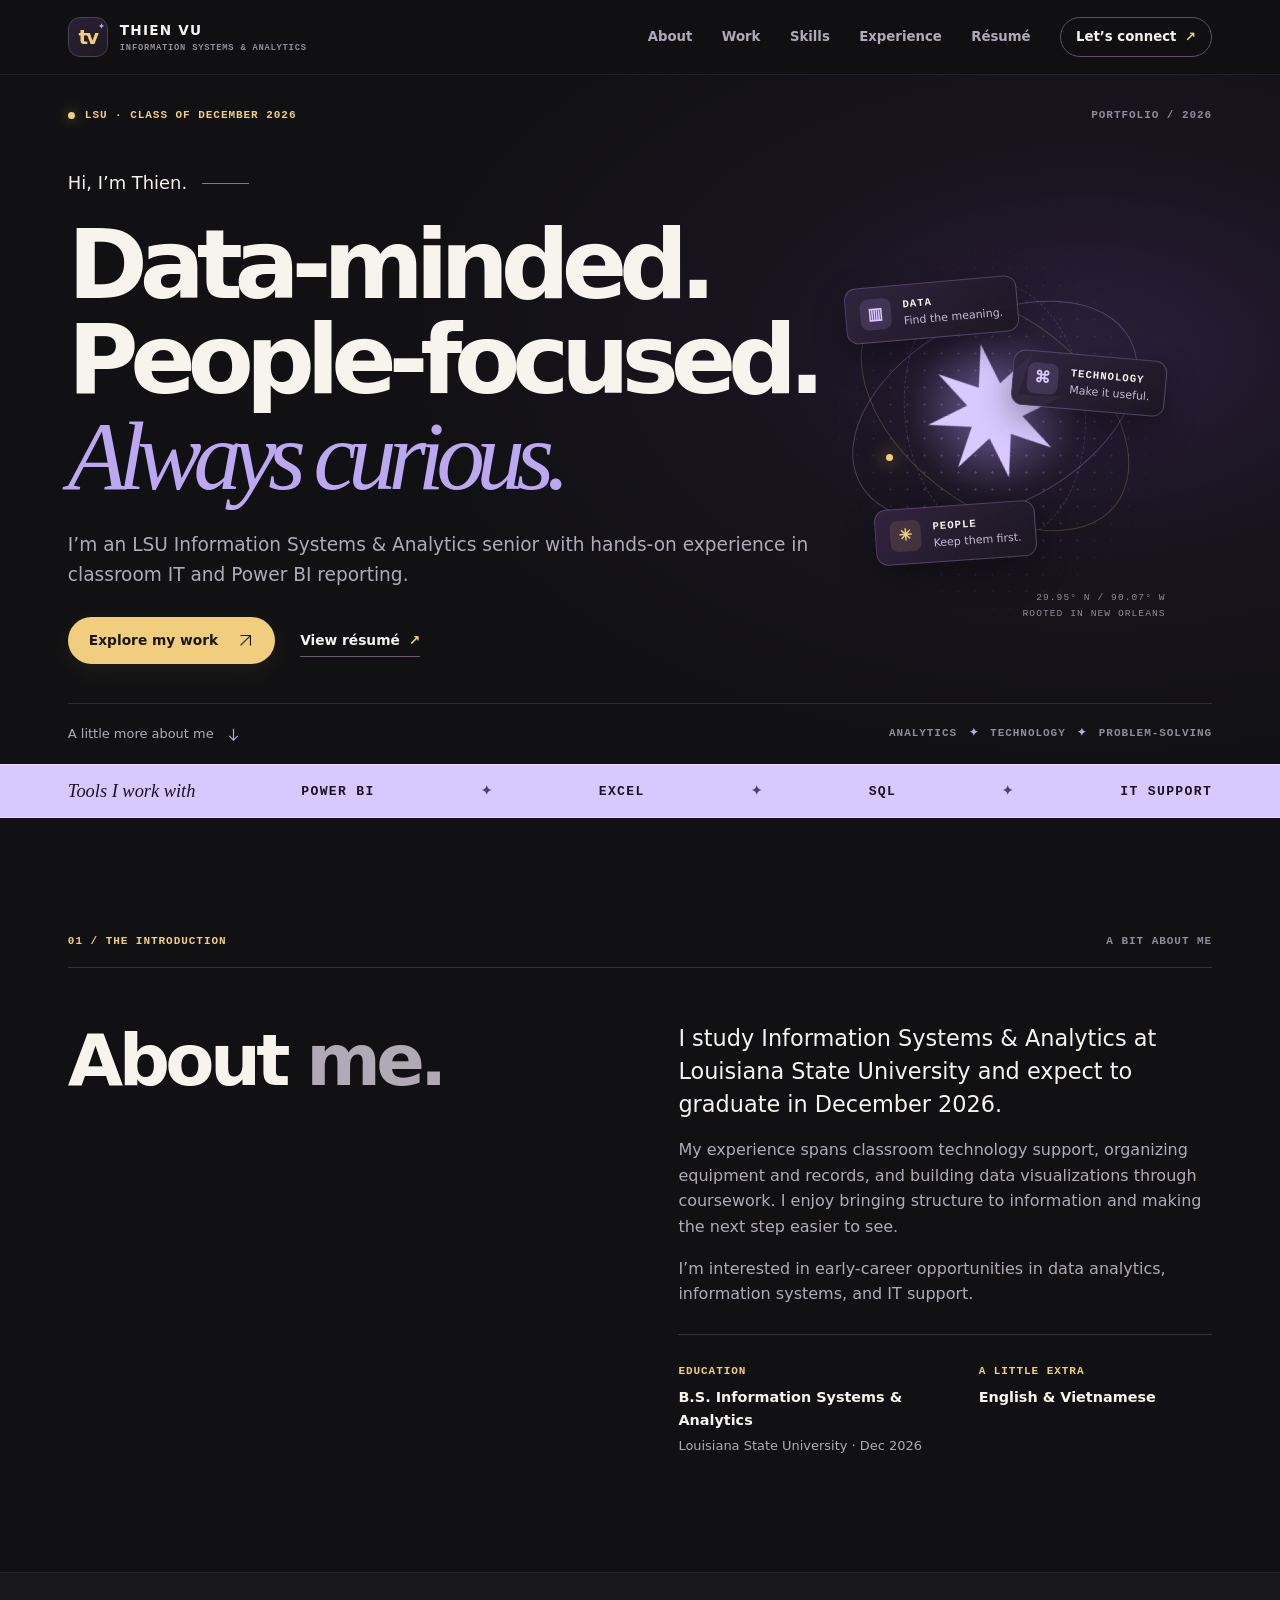
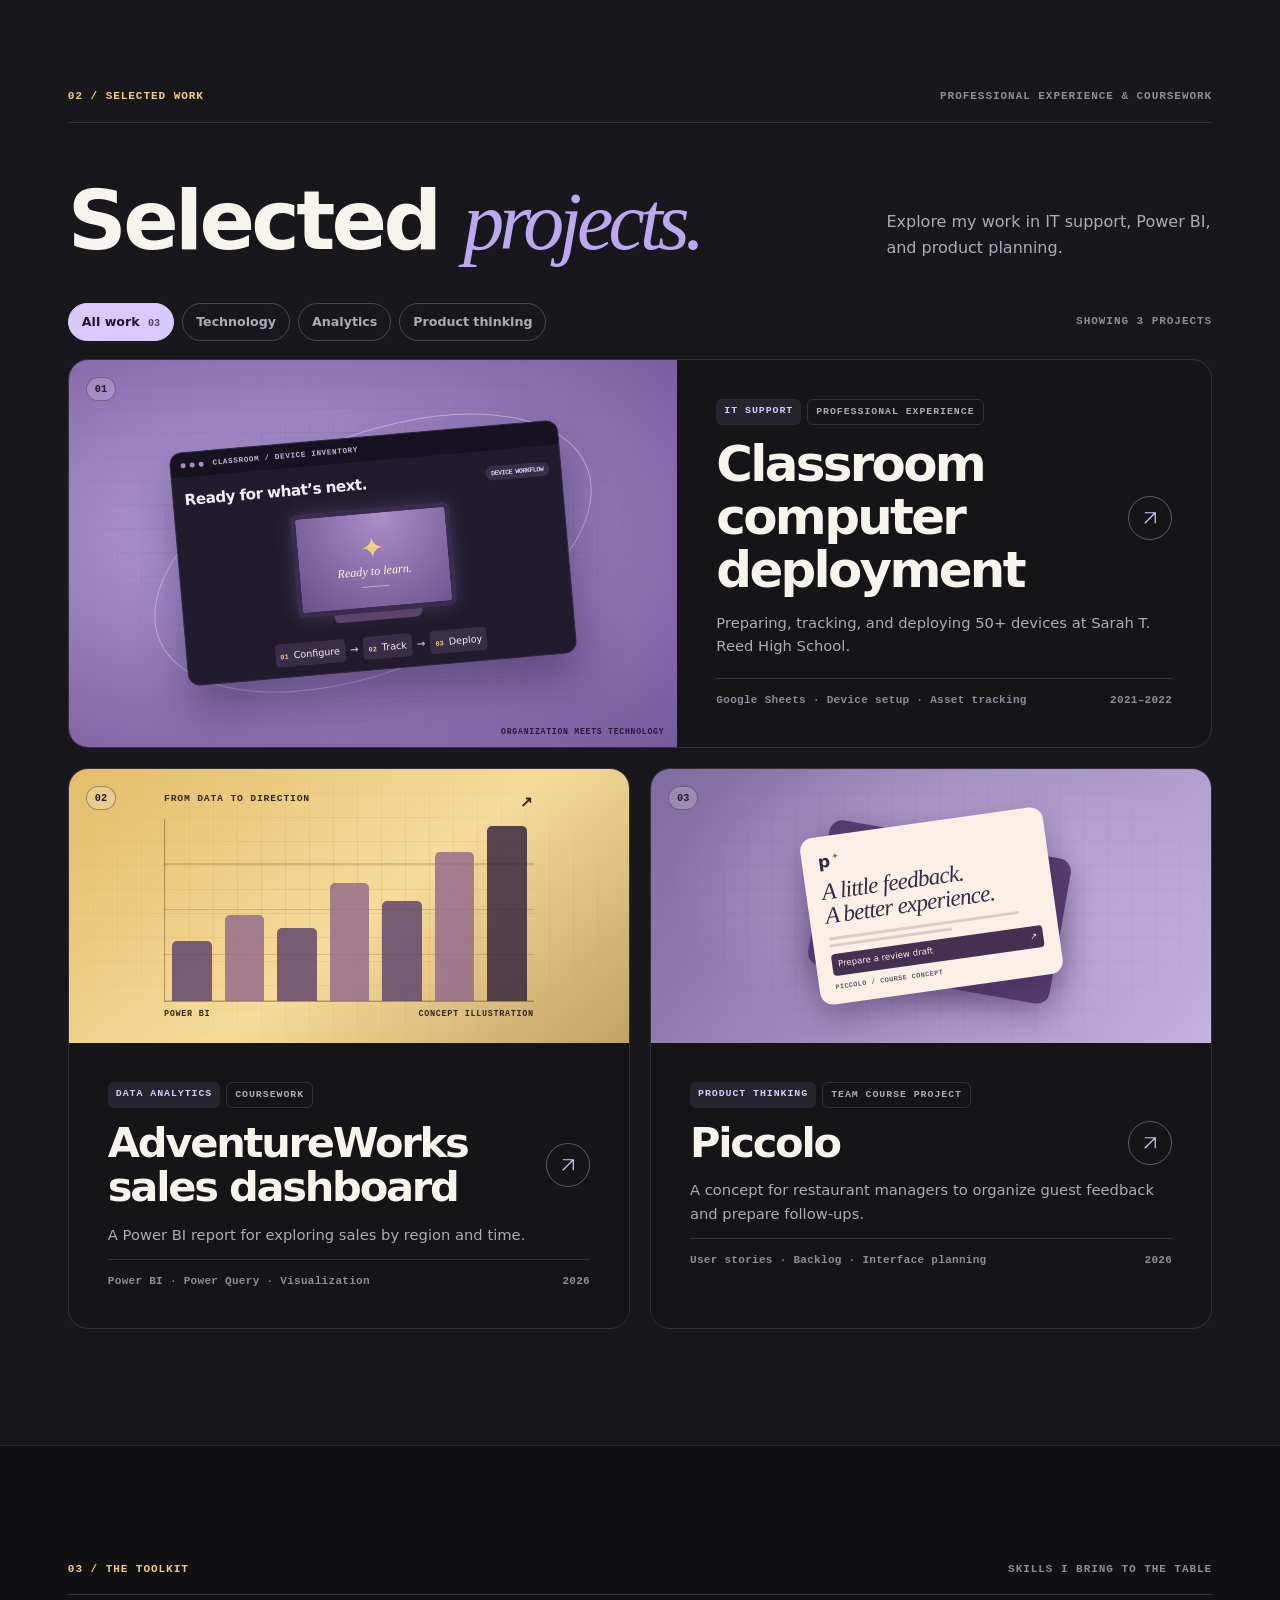
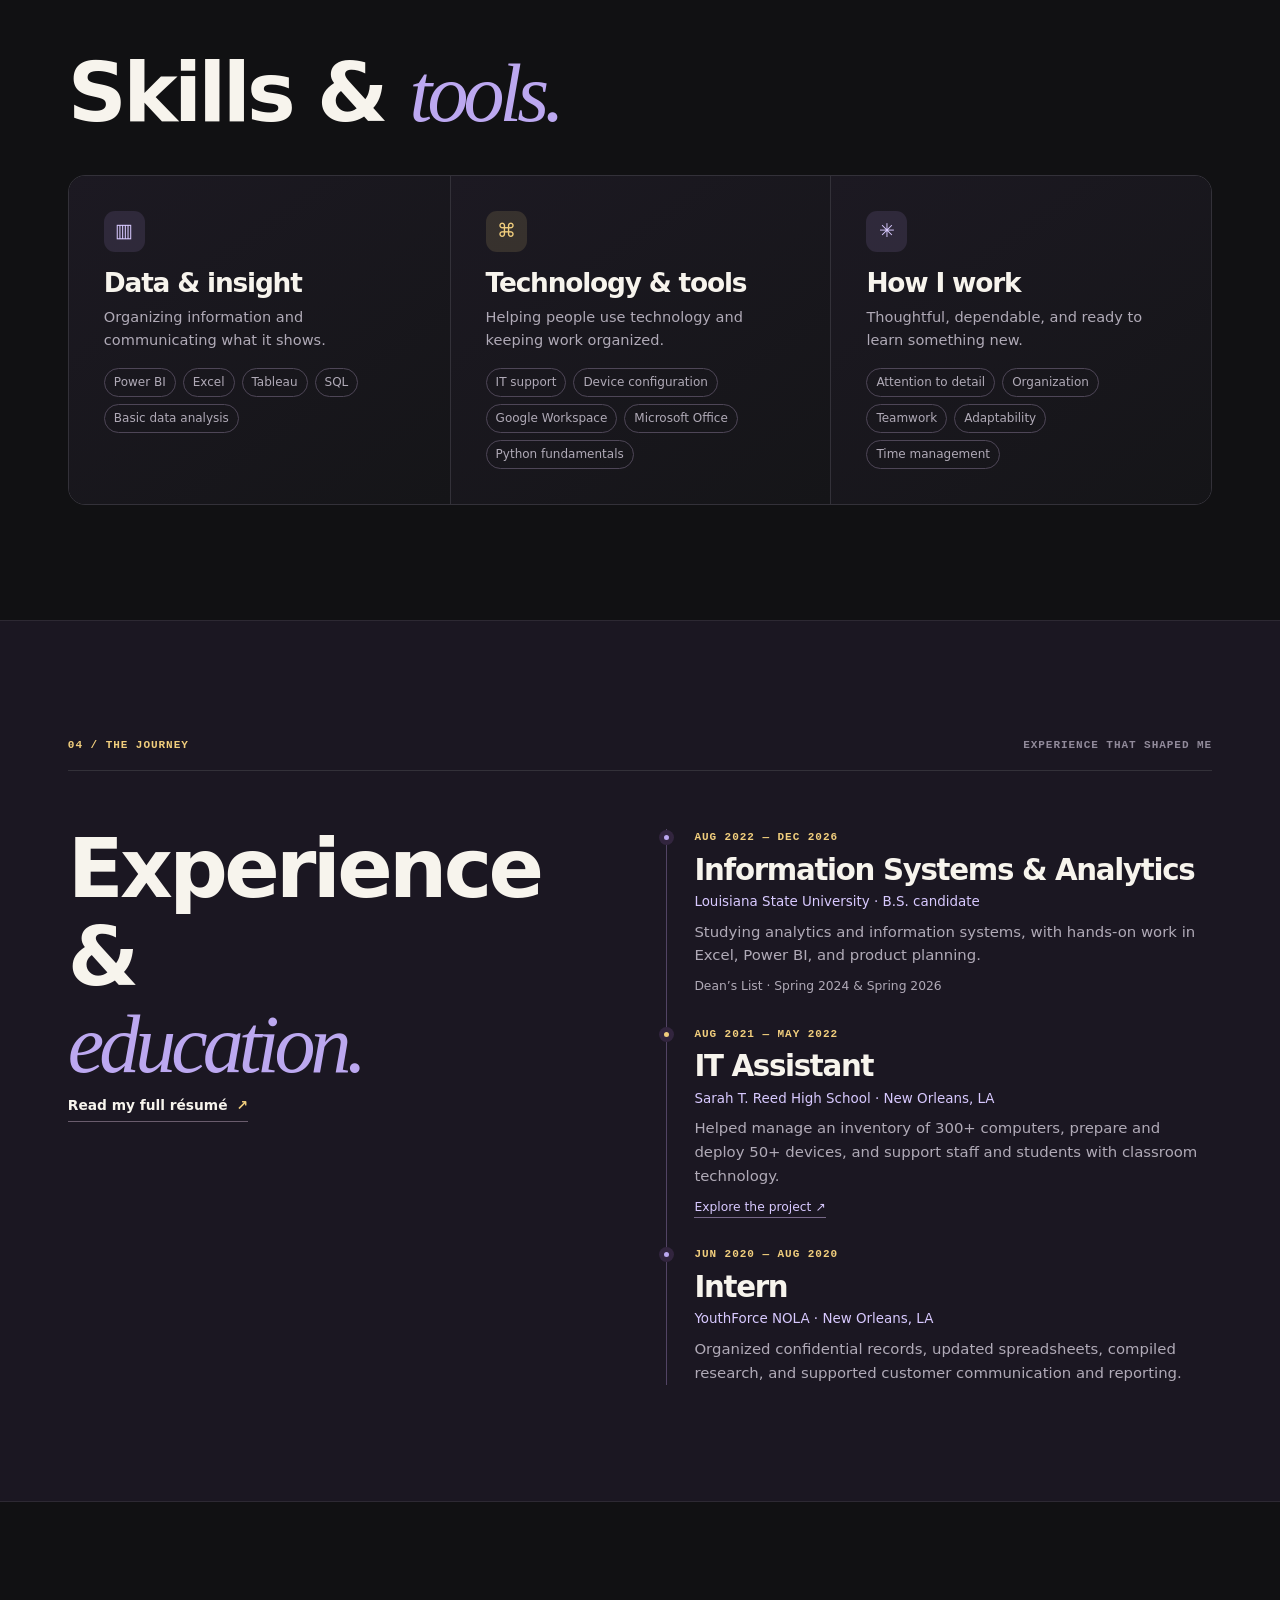
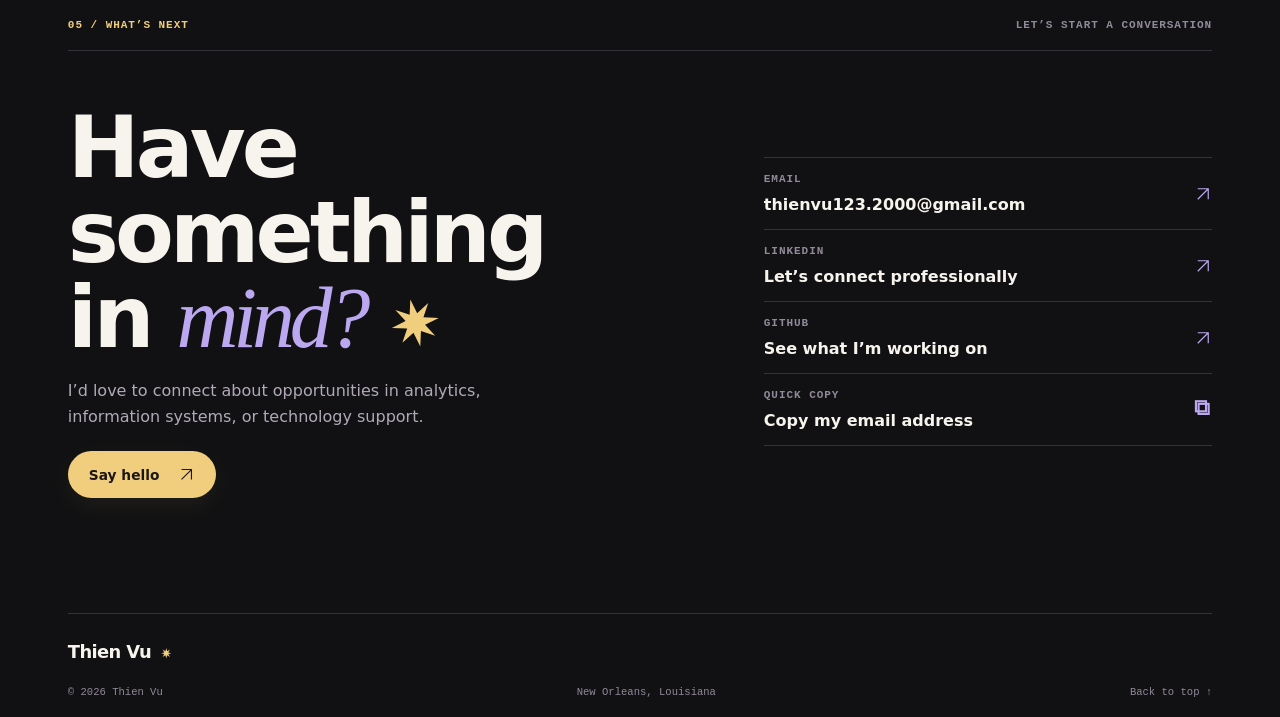
==== commit 0e3dc152: "Redesign portfolio and showcase selected projects" ====
--- a/index.html
+++ b/index.html
@@ -1,10 +1,322 @@
-<!doctype html><html lang="en"><head><meta charset="utf-8"><meta name="viewport" content="width=device-width,initial-scale=1"><meta name="theme-color" content="#111113"><meta name="description" content="Thien Vu is an LSU Information Systems & Analytics student connecting data, technology, and people. Explore selected projects, experience, and résumé."><title>Thien Vu — Information Systems & Analytics</title><link rel="icon" href="assets/favicon.svg" type="image/svg+xml"><link rel="stylesheet" href="styles.css"></head><body><a class="skip" href="#main">Skip to content</a><header class="site-header"><div class="wrap nav-wrap"><a class="brand" href="index.html" aria-label="Thien Vu home"><span class="brand-mark">tv<span>✦</span></span><span>THIEN VU<span class="brand-sub">INFORMATION SYSTEMS & ANALYTICS</span></span></a><nav aria-label="Main navigation" id="navigation"><a href="index.html#about">About</a><a href="index.html#work" >Work</a><a href="index.html#experience">Experience</a><a href="resume.html" >Résumé</a><a class="nav-contact" href="index.html#contact">Let’s connect <span>↗</span></a></nav><button class="menu-button" aria-expanded="false" aria-controls="navigation" aria-label="Open navigation"><span></span><span></span></button></div></header><div class="scroll-progress" aria-hidden="true"></div>
-<main id="main">
-<section class="hero wrap" aria-labelledby="hero-title"><div class="hero-top"><span class="eyebrow"><i class="status-dot"></i> LSU · CLASS OF DECEMBER 2026</span><span class="hero-edition">PORTFOLIO / 2026</span></div><div class="hero-grid"><div class="hero-copy"><p class="hello">Hi, I’m Thien. <span class="hello-line"></span></p><h1 id="hero-title">Data-minded.<br>People-focused.<br><em>Always curious.</em></h1><p class="hero-description">I connect information, technology, and people.<br> Exploring better ways to organize, understand,<br class="desktop-break"> and put data to work.</p><div class="hero-actions"><a href="#work" class="button button-gold">Explore my work <svg viewBox="0 0 24 24" fill="none" stroke="currentColor" stroke-width="1.6" aria-hidden="true"><path d="M5 19 19 5M5 5h14v14"/></svg></a><a href="resume.html" class="text-link">View résumé <span>↗</span></a></div></div><div class="hero-art" aria-hidden="true"><div class="orbital-ring ring-one"></div><div class="orbital-ring ring-two"></div><div class="orbital-ring ring-three"></div><div class="orbit-point"></div><div class="hero-art-center"><svg class="star" viewBox="0 0 100 100" aria-hidden="true"><path d="M50 0 58 31 85 15 69 42 100 50 69 58 85 85 58 69 50 100 42 69 15 85 31 58 0 50 31 42 15 15 42 31Z" fill="currentColor"/></svg></div><div class="floating-label label-data"><span class="label-symbol">▥</span><div>DATA<span>Find the meaning.</span></div></div><div class="floating-label label-tech"><span class="label-symbol">⌘</span><div>TECHNOLOGY<span>Make it useful.</span></div></div><div class="floating-label label-people"><span class="label-symbol">✳</span><div>PEOPLE<span>Keep them first.</span></div></div><div class="art-coordinate">29.95° N / 90.07° W<br>ROOTED IN NEW ORLEANS</div></div></div><div class="hero-bottom"><a href="#about">A little more about me <svg viewBox="0 0 24 24" fill="none" stroke="currentColor" stroke-width="1.6" aria-hidden="true"><path d="M12 4v16m-6-6 6 6 6-6"/></svg></a><span>ANALYTICS <i>✦</i> TECHNOLOGY <i>✦</i> PROBLEM-SOLVING</span></div></section>
-<div class="capability-strip" aria-label="Areas of focus"><div class="wrap"><span>Turning information into possibility.</span><span>POWER BI</span><i>✦</i><span>EXCEL</span><i>✦</i><span>SQL</span><i>✦</i><span>IT SUPPORT</span></div></div>
-<section id="about" class="about section wrap"><div class="section-label"><span>01 / THE INTRODUCTION</span><span>A BIT ABOUT ME</span></div><div class="about-grid"><h2>Good questions.<br>Clear thinking.<br><span class="muted">Useful outcomes.</span></h2><div class="about-copy"><p class="large-copy">I’m an Information Systems & Analytics senior at Louisiana State University, with a practical interest in how technology makes everyday work better.</p><p>My experience spans classroom technology support, organizing equipment and records, and building data visualizations through coursework. I enjoy bringing structure to information and making the next step easier to see.</p><p>I’m working toward a career in data analytics or technology, bringing curiosity, attention to detail, and a willingness to learn.</p><div class="about-facts"><div><span>EDUCATION</span><strong>B.S. Information Systems & Analytics</strong><p>Louisiana State University · Dec 2026</p></div><div><span>A LITTLE EXTRA</span><strong>English & Vietnamese</strong><p>Different perspectives. Better connections.</p></div></div></div></div></section>
-<section id="work" class="work section"><div class="wrap"><div class="section-label"><span>02 / SELECTED WORK</span><span>HANDS-ON & ALWAYS LEARNING</span></div><div class="section-heading"><h2>Ideas into <em>action.</em></h2><p>Real experience and classroom projects.<br>A closer look at how I approach a problem.</p></div><div class="work-toolbar"><div class="filters" role="group" aria-label="Filter projects"><button class="active" data-filter="all" aria-pressed="true">All work <span>03</span></button><button data-filter="technology" aria-pressed="false">Technology</button><button data-filter="analytics" aria-pressed="false">Analytics</button><button data-filter="product" aria-pressed="false">Product thinking</button></div><span class="work-count" aria-live="polite">SHOWING 3 PROJECTS</span></div><div class="projects-grid"><article class="project-card featured" data-category="technology"><a class="project-art art-device" href="project.html#classroom" tabindex="-1" aria-hidden="true"><div class="device-art" aria-hidden="true"><div class="art-orbit"></div><div class="asset-window"><div class="window-chrome"><i></i><i></i><i></i><span>CLASSROOM / DEVICE INVENTORY</span></div><div class="inventory-heading"><span>Ready for what’s next.</span><span class="tiny-pill">DEVICE WORKFLOW</span></div><div class="computer"><div class="computer-screen"><span class="screen-star">✦</span><span>Ready to learn.</span><span class="screen-line"></span></div><div class="computer-base"></div></div><div class="workflow"><span><i>01</i> Configure</span><b>→</b><span><i>02</i> Track</span><b>→</b><span><i>03</i> Deploy</span></div></div><span class="art-label">ORGANIZATION MEETS TECHNOLOGY</span></div><span class="project-number">01</span></a><div class="project-body"><div class="project-tags"><span>IT SUPPORT</span><span>PROFESSIONAL EXPERIENCE</span></div><div class="project-title-row"><h3><a href="project.html#classroom">Getting classrooms<br>ready to learn.</a></h3><a class="circle-link" href="project.html#classroom" aria-label="Read classroom technology case study"><svg viewBox="0 0 24 24" fill="none" stroke="currentColor" stroke-width="1.6" aria-hidden="true"><path d="M5 19 19 5M5 5h14v14"/></svg></a></div><p>Preparing, tracking, and deploying 50+ devices at Sarah T. Reed High School.</p><div class="project-meta"><span>Google Sheets · Device setup · Asset tracking</span><span>2021–2022</span></div></div></article><article class="project-card" data-category="analytics"><a class="project-art art-analytics" href="project.html#analytics" tabindex="-1" aria-hidden="true"><div class="analytics-art" aria-hidden="true"><div class="chart-label">FROM DATA TO DIRECTION <span>↗</span></div><div class="chart-grid"><div class="bars"><i style="--h:33%"></i><i style="--h:47%"></i><i style="--h:40%"></i><i style="--h:65%"></i><i style="--h:55%"></i><i style="--h:82%"></i><i style="--h:96%"></i></div></div><div class="chart-note">POWER BI <span>CONCEPT ILLUSTRATION</span></div></div><span class="project-number">02</span></a><div class="project-body"><div class="project-tags"><span>DATA ANALYTICS</span><span>COURSEWORK</span></div><div class="project-title-row"><h3><a href="project.html#analytics">Making sales<br>data make sense.</a></h3><a class="circle-link" href="project.html#analytics" aria-label="Read Power BI coursework overview"><svg viewBox="0 0 24 24" fill="none" stroke="currentColor" stroke-width="1.6" aria-hidden="true"><path d="M5 19 19 5M5 5h14v14"/></svg></a></div><p>Exploring sales data through an interactive Power BI report.</p><div class="project-meta"><span>Power BI · Power Query · Visualization</span><span>2026</span></div></div></article><article class="project-card" data-category="product"><a class="project-art art-product" href="project.html#piccolo" tabindex="-1" aria-hidden="true"><div class="app-art" aria-hidden="true"><div class="paper-back"></div><div class="paper"><div class="paper-logo">p<span>✦</span></div><div class="paper-title">A little feedback.<br>A better experience.</div><div class="paper-line"></div><div class="paper-line short"></div><div class="paper-button">Prepare a review draft <span>↗</span></div><div class="paper-label">PICCOLO / COURSE CONCEPT</div></div></div><span class="project-number">03</span></a><div class="project-body"><div class="project-tags"><span>PRODUCT THINKING</span><span>TEAM COURSE PROJECT</span></div><div class="project-title-row"><h3><a href="project.html#piccolo">Thoughtful feedback.<br>Better follow-through.</a></h3><a class="circle-link" href="project.html#piccolo" aria-label="Read Piccolo course project overview"><svg viewBox="0 0 24 24" fill="none" stroke="currentColor" stroke-width="1.6" aria-hidden="true"><path d="M5 19 19 5M5 5h14v14"/></svg></a></div><p>Piccolo: shaping a restaurant feedback and review follow-up concept.</p><div class="project-meta"><span>User stories · Backlog · Interface planning</span><span>2026</span></div></div></article></div></div></section>
-<section id="skills" class="skills section wrap"><div class="section-label"><span>03 / THE TOOLKIT</span><span>SKILLS I BRING TO THE TABLE</span></div><div class="section-heading"><h2>A practical <em>toolkit.</em></h2><p>Tools are useful.<br>Knowing where they fit is better.</p></div><div class="skills-grid"><div class="skill-column"><span class="skill-icon">▥</span><h3>Data & insight</h3><p>Organizing information and communicating what it shows.</p><div class="skill-tags"><span>Power BI</span><span>Excel</span><span>Tableau</span><span>SQL</span><span>Basic data analysis</span></div></div><div class="skill-column"><span class="skill-icon">⌘</span><h3>Technology & tools</h3><p>Helping people use technology and keeping work organized.</p><div class="skill-tags"><span>IT support</span><span>Device configuration</span><span>Google Workspace</span><span>Microsoft Office</span><span>Python fundamentals</span></div></div><div class="skill-column"><span class="skill-icon">✳</span><h3>How I work</h3><p>Thoughtful, dependable, and ready to learn something new.</p><div class="skill-tags"><span>Attention to detail</span><span>Organization</span><span>Teamwork</span><span>Adaptability</span><span>Time management</span></div></div></div></section>
-<section id="experience" class="experience section"><div class="wrap"><div class="section-label"><span>04 / THE JOURNEY</span><span>EXPERIENCE THAT SHAPED ME</span></div><div class="experience-grid"><div><h2>Built through<br><em>experience.</em></h2><p class="experience-intro">From classroom technology to university projects, each step has given me a new way to think and contribute.</p><a class="text-link" href="resume.html">Read my full résumé <span>↗</span></a></div><div class="timeline"><article><div class="timeline-date">AUG 2022 — DEC 2026</div><h3>Information Systems & Analytics</h3><p class="timeline-org">Louisiana State University · B.S. candidate</p><p>Studying analytics and information systems, with hands-on work in Excel, Power BI, and product planning.</p><span class="timeline-detail">Dean’s List · Spring 2024 & Spring 2026</span></article><article><div class="timeline-date">AUG 2021 — MAY 2022</div><h3>IT Assistant</h3><p class="timeline-org">Sarah T. Reed High School · New Orleans, LA</p><p>Helped manage an inventory of 300+ computers, prepare and deploy 50+ devices, and support staff and students with classroom technology.</p><a href="project.html#classroom" class="timeline-detail link-detail">Explore the project ↗</a></article><article><div class="timeline-date">JUN 2020 — AUG 2020</div><h3>Intern</h3><p class="timeline-org">YouthForce NOLA · New Orleans, LA</p><p>Organized confidential records, updated spreadsheets, compiled research, and supported customer communication and reporting.</p></article></div></div></div></section>
-<section id="contact" class="contact section wrap"><div class="section-label"><span>05 / WHAT’S NEXT</span><span>LET’S START A CONVERSATION</span></div><div class="contact-grid"><div><p class="contact-kicker">Good work starts with a connection.</p><h2>Have something<br>in <em>mind?</em> <span class="contact-star"><svg class="star" viewBox="0 0 100 100" aria-hidden="true"><path d="M50 0 58 31 85 15 69 42 100 50 69 58 85 85 58 69 50 100 42 69 15 85 31 58 0 50 31 42 15 15 42 31Z" fill="currentColor"/></svg></span></h2><p>I’d love to connect about opportunities in analytics,<br class="desktop-break"> information systems, or technology support.</p><a class="button button-gold" href="mailto:thienvu123.2000@gmail.com">Say hello <svg viewBox="0 0 24 24" fill="none" stroke="currentColor" stroke-width="1.6" aria-hidden="true"><path d="M5 19 19 5M5 5h14v14"/></svg></a></div><div class="contact-links"><a href="mailto:thienvu123.2000@gmail.com"><span>EMAIL<strong>thienvu123.2000@gmail.com</strong></span><svg viewBox="0 0 24 24" fill="none" stroke="currentColor" stroke-width="1.6" aria-hidden="true"><path d="M5 19 19 5M5 5h14v14"/></svg></a><a href="https://www.linkedin.com/in/thien-vu-bb2796214" target="_blank" rel="noopener noreferrer"><span>LINKEDIN<strong>Let’s connect professionally</strong></span><svg viewBox="0 0 24 24" fill="none" stroke="currentColor" stroke-width="1.6" aria-hidden="true"><path d="M5 19 19 5M5 5h14v14"/></svg></a><a href="https://github.com/thienvu04" target="_blank" rel="noopener noreferrer"><span>GITHUB<strong>See what I’m working on</strong></span><svg viewBox="0 0 24 24" fill="none" stroke="currentColor" stroke-width="1.6" aria-hidden="true"><path d="M5 19 19 5M5 5h14v14"/></svg></a><button class="copy-email"><span>QUICK COPY<strong>Copy my email address</strong></span><span class="copy-symbol">⧉</span></button></div></div></section>
-</main><footer class="footer wrap"><a class="footer-name" href="index.html">Thien Vu <svg class="star" viewBox="0 0 100 100" aria-hidden="true"><path d="M50 0 58 31 85 15 69 42 100 50 69 58 85 85 58 69 50 100 42 69 15 85 31 58 0 50 31 42 15 15 42 31Z" fill="currentColor"/></svg></a><p>Curious by nature. Thoughtful by design.</p><div class="footer-bottom"><span>© 2026 Thien Vu</span><span>New Orleans, Louisiana</span><a href="#main">Back to top ↑</a></div></footer><div class="toast" role="status" aria-live="polite"></div><script src="script.js"></script></body></html>+<!doctype html>
+<html lang="en">
+  <head>
+    <meta charset="utf-8">
+    <meta name="viewport" content="width=device-width,initial-scale=1">
+    <meta name="theme-color" content="#111113">
+    <meta name="description" content="Thien Vu is an LSU Information Systems & Analytics student connecting data, technology, and people. Explore selected projects, experience, and résumé.">
+    <title>Thien Vu — Information Systems & Analytics</title>
+    <link rel="icon" href="assets/favicon.svg" type="image/svg+xml">
+    <link rel="stylesheet" href="styles.css">
+  </head>
+  <body>
+    <a class="skip" href="#main">Skip to content</a>
+    <header class="site-header">
+      <div class="wrap nav-wrap">
+        <a class="brand" href="index.html" aria-label="Thien Vu home"><span class="brand-mark">tv<span>✦</span></span><span>THIEN VU<span class="brand-sub">INFORMATION SYSTEMS & ANALYTICS</span></span></a>
+        <nav aria-label="Main navigation" id="navigation">
+          <a href="#about">About</a><a href="#work">Work</a><a href="#skills">Skills</a><a href="#experience">Experience</a><a href="resume.html" >Résumé</a><a class="nav-contact" href="#contact">Let’s connect <span>↗</span></a>
+        </nav>
+        <button class="menu-button" aria-expanded="false" aria-controls="navigation" aria-label="Open navigation"><span></span><span></span>
+        </button>
+      </div>
+    </header>
+    <div class="scroll-progress" aria-hidden="true"></div>
+    <main id="main">
+      <section class="hero wrap" aria-labelledby="hero-title">
+        <div class="hero-top">
+          <span class="eyebrow"><i class="status-dot"></i> LSU · CLASS OF DECEMBER 2026</span><span class="hero-edition">PORTFOLIO / 2026</span>
+        </div>
+        <div class="hero-grid">
+          <div class="hero-copy">
+            <p class="hello">Hi, I’m Thien. <span class="hello-line"></span>
+            </p>
+            <h1 id="hero-title">Data-minded.<br>People-focused.<br><em>Always curious.</em>
+            </h1>
+            <p class="hero-description">I’m an LSU Information Systems &amp; Analytics senior with hands-on experience in classroom IT and Power BI reporting.</p>
+            <div class="hero-actions">
+              <a href="#work" class="button button-gold">Explore my work <svg viewBox="0 0 24 24" fill="none" stroke="currentColor" stroke-width="1.6" aria-hidden="true"><path d="M5 19 19 5M5 5h14v14"/></svg></a><a href="resume.html" class="text-link">View résumé <span>↗</span></a>
+            </div>
+          </div>
+          <div class="hero-art" aria-hidden="true">
+            <div class="orbital-ring ring-one"></div>
+            <div class="orbital-ring ring-two"></div>
+            <div class="orbital-ring ring-three"></div>
+            <div class="orbit-point"></div>
+            <div class="hero-art-center">
+              <svg class="star" viewBox="0 0 100 100" aria-hidden="true"><path d="M50 0 58 31 85 15 69 42 100 50 69 58 85 85 58 69 50 100 42 69 15 85 31 58 0 50 31 42 15 15 42 31Z" fill="currentColor"/></svg>
+            </div>
+            <div class="floating-label label-data">
+              <span class="label-symbol">▥</span>
+              <div>DATA<span>Find the meaning.</span>
+              </div>
+            </div>
+            <div class="floating-label label-tech">
+              <span class="label-symbol">⌘</span>
+              <div>TECHNOLOGY<span>Make it useful.</span>
+              </div>
+            </div>
+            <div class="floating-label label-people">
+              <span class="label-symbol">✳</span>
+              <div>PEOPLE<span>Keep them first.</span>
+              </div>
+            </div>
+            <div class="art-coordinate">29.95° N / 90.07° W<br>ROOTED IN NEW ORLEANS</div>
+          </div>
+        </div>
+        <div class="hero-bottom">
+          <a href="#about">A little more about me <svg viewBox="0 0 24 24" fill="none" stroke="currentColor" stroke-width="1.6" aria-hidden="true"><path d="M12 4v16m-6-6 6 6 6-6"/></svg></a><span>ANALYTICS <i>✦</i> TECHNOLOGY <i>✦</i> PROBLEM-SOLVING</span>
+        </div>
+      </section>
+      <div class="capability-strip" aria-label="Areas of focus">
+        <div class="wrap">
+          <span>Tools I work with</span><span>POWER BI</span><i>✦</i><span>EXCEL</span><i>✦</i><span>SQL</span><i>✦</i><span>IT SUPPORT</span>
+        </div>
+      </div>
+      <section id="about" class="about section wrap">
+        <div class="section-label">
+          <span>01 / THE INTRODUCTION</span><span>A BIT ABOUT ME</span>
+        </div>
+        <div id="profile" class="about-grid">
+          <h2>About <span class="muted">me.</span>
+          </h2>
+          <div class="about-copy">
+            <p class="large-copy">I study Information Systems &amp; Analytics at Louisiana State University and expect to graduate in December 2026.</p>
+            <p>My experience spans classroom technology support, organizing equipment and records, and building data visualizations through coursework. I enjoy bringing structure to information and making the next step easier to see.</p>
+            <p>I’m interested in early-career opportunities in data analytics, information systems, and IT support.</p>
+            <div class="about-facts">
+              <div>
+                <span>EDUCATION</span><strong>B.S. Information Systems & Analytics</strong>
+                <p>Louisiana State University · Dec 2026</p>
+              </div>
+              <div>
+                <span>A LITTLE EXTRA</span><strong>English & Vietnamese</strong>
+              </div>
+            </div>
+          </div>
+        </div>
+      </section>
+      <section id="work" class="work section">
+        <div class="wrap">
+          <div class="section-label">
+            <span>02 / SELECTED WORK</span><span>PROFESSIONAL EXPERIENCE &amp; COURSEWORK</span>
+          </div>
+          <div class="section-heading">
+            <h2>Selected <em>projects.</em>
+            </h2>
+            <p>Explore my work in IT support, Power BI, and product planning.</p>
+          </div>
+          <div class="work-toolbar">
+            <div class="filters" role="group" aria-label="Filter projects">
+              <button class="active" data-filter="all" aria-pressed="true">All work <span>03</span>
+              </button>
+              <button data-filter="technology" aria-pressed="false">Technology</button>
+              <button data-filter="analytics" aria-pressed="false">Analytics</button>
+              <button data-filter="product" aria-pressed="false">Product thinking</button>
+            </div>
+            <span class="work-count" aria-live="polite">SHOWING 3 PROJECTS</span>
+          </div>
+          <div class="projects-grid">
+            <article class="project-card featured" data-category="technology">
+              <a class="project-art art-device" href="project.html#classroom" tabindex="-1" aria-hidden="true">
+              <div class="device-art" aria-hidden="true">
+                <div class="art-orbit"></div>
+                <div class="asset-window">
+                  <div class="window-chrome">
+                    <i></i><i></i><i></i><span>CLASSROOM / DEVICE INVENTORY</span>
+                  </div>
+                  <div class="inventory-heading">
+                    <span>Ready for what’s next.</span><span class="tiny-pill">DEVICE WORKFLOW</span>
+                  </div>
+                  <div class="computer">
+                    <div class="computer-screen">
+                      <span class="screen-star">✦</span><span>Ready to learn.</span><span class="screen-line"></span>
+                    </div>
+                    <div class="computer-base"></div>
+                  </div>
+                  <div class="workflow">
+                    <span><i>01</i> Configure</span><b>→</b><span><i>02</i> Track</span><b>→</b><span><i>03</i> Deploy</span>
+                  </div>
+                </div>
+                <span class="art-label">ORGANIZATION MEETS TECHNOLOGY</span>
+              </div>
+              <span class="project-number">01</span></a>
+              <div class="project-body">
+                <div class="project-tags">
+                  <span>IT SUPPORT</span><span>PROFESSIONAL EXPERIENCE</span>
+                </div>
+                <div class="project-title-row">
+                  <h3><a href="project.html#classroom">Classroom computer<br> deployment</a>
+                  </h3>
+                  <a class="circle-link" href="project.html#classroom" aria-label="Read classroom technology case study"><svg viewBox="0 0 24 24" fill="none" stroke="currentColor" stroke-width="1.6" aria-hidden="true"><path d="M5 19 19 5M5 5h14v14"/></svg></a>
+                </div>
+                <p>Preparing, tracking, and deploying 50+ devices at Sarah T. Reed High School.</p>
+                <div class="project-meta">
+                  <span>Google Sheets · Device setup · Asset tracking</span><span>2021–2022</span>
+                </div>
+              </div>
+            </article>
+            <article class="project-card" data-category="analytics">
+              <a class="project-art art-analytics" href="project.html#analytics" tabindex="-1" aria-hidden="true">
+              <div class="analytics-art" aria-hidden="true">
+                <div class="chart-label">FROM DATA TO DIRECTION <span>↗</span>
+                </div>
+                <div class="chart-grid">
+                  <div class="bars">
+                    <i style="--h:33%"></i><i style="--h:47%"></i><i style="--h:40%"></i><i style="--h:65%"></i><i style="--h:55%"></i><i style="--h:82%"></i><i style="--h:96%"></i>
+                  </div>
+                </div>
+                <div class="chart-note">POWER BI <span>CONCEPT ILLUSTRATION</span>
+                </div>
+              </div>
+              <span class="project-number">02</span></a>
+              <div class="project-body">
+                <div class="project-tags">
+                  <span>DATA ANALYTICS</span><span>COURSEWORK</span>
+                </div>
+                <div class="project-title-row">
+                  <h3><a href="project.html#analytics">AdventureWorks<br> sales dashboard</a>
+                  </h3>
+                  <a class="circle-link" href="project.html#analytics" aria-label="Read Power BI coursework overview"><svg viewBox="0 0 24 24" fill="none" stroke="currentColor" stroke-width="1.6" aria-hidden="true"><path d="M5 19 19 5M5 5h14v14"/></svg></a>
+                </div>
+                <p>A Power BI report for exploring sales by region and time.</p>
+                <div class="project-meta">
+                  <span>Power BI · Power Query · Visualization</span><span>2026</span>
+                </div>
+              </div>
+            </article>
+            <article class="project-card" data-category="product">
+              <a class="project-art art-product" href="project.html#piccolo" tabindex="-1" aria-hidden="true">
+              <div class="app-art" aria-hidden="true">
+                <div class="paper-back"></div>
+                <div class="paper">
+                  <div class="paper-logo">p<span>✦</span>
+                  </div>
+                  <div class="paper-title">A little feedback.<br>A better experience.</div>
+                  <div class="paper-line"></div>
+                  <div class="paper-line short"></div>
+                  <div class="paper-button">Prepare a review draft <span>↗</span>
+                  </div>
+                  <div class="paper-label">PICCOLO / COURSE CONCEPT</div>
+                </div>
+              </div>
+              <span class="project-number">03</span></a>
+              <div class="project-body">
+                <div class="project-tags">
+                  <span>PRODUCT THINKING</span><span>TEAM COURSE PROJECT</span>
+                </div>
+                <div class="project-title-row">
+                  <h3><a href="project.html#piccolo">Piccolo</a>
+                  </h3>
+                  <a class="circle-link" href="project.html#piccolo" aria-label="Read Piccolo course project overview"><svg viewBox="0 0 24 24" fill="none" stroke="currentColor" stroke-width="1.6" aria-hidden="true"><path d="M5 19 19 5M5 5h14v14"/></svg></a>
+                </div>
+                <p>A concept for restaurant managers to organize guest feedback and prepare follow-ups.</p>
+                <div class="project-meta">
+                  <span>User stories · Backlog · Interface planning</span><span>2026</span>
+                </div>
+              </div>
+            </article>
+          </div>
+        </div>
+      </section>
+      <section id="skills" class="skills section wrap">
+        <div class="section-label">
+          <span>03 / THE TOOLKIT</span><span>SKILLS I BRING TO THE TABLE</span>
+        </div>
+        <div class="section-heading">
+          <h2>Skills &amp; <em>tools.</em>
+          </h2>
+        </div>
+        <div class="skills-grid">
+          <div class="skill-column">
+            <span class="skill-icon">▥</span>
+            <h3>Data & insight</h3>
+            <p>Organizing information and communicating what it shows.</p>
+            <div class="skill-tags">
+              <span>Power BI</span><span>Excel</span><span>Tableau</span><span>SQL</span><span>Basic data analysis</span>
+            </div>
+          </div>
+          <div class="skill-column">
+            <span class="skill-icon">⌘</span>
+            <h3>Technology & tools</h3>
+            <p>Helping people use technology and keeping work organized.</p>
+            <div class="skill-tags">
+              <span>IT support</span><span>Device configuration</span><span>Google Workspace</span><span>Microsoft Office</span><span>Python fundamentals</span>
+            </div>
+          </div>
+          <div class="skill-column">
+            <span class="skill-icon">✳</span>
+            <h3>How I work</h3>
+            <p>Thoughtful, dependable, and ready to learn something new.</p>
+            <div class="skill-tags">
+              <span>Attention to detail</span><span>Organization</span><span>Teamwork</span><span>Adaptability</span><span>Time management</span>
+            </div>
+          </div>
+        </div>
+      </section>
+      <section id="experience" class="experience section">
+        <div class="wrap">
+          <div class="section-label">
+            <span>04 / THE JOURNEY</span><span>EXPERIENCE THAT SHAPED ME</span>
+          </div>
+          <div class="experience-grid">
+            <div>
+              <h2>Experience &amp;<br><em>education.</em>
+              </h2>
+              <a class="text-link" href="resume.html">Read my full résumé <span>↗</span></a>
+            </div>
+            <div class="timeline">
+              <article>
+                <div class="timeline-date">AUG 2022 — DEC 2026</div>
+                <h3>Information Systems & Analytics</h3>
+                <p class="timeline-org">Louisiana State University · B.S. candidate</p>
+                <p>Studying analytics and information systems, with hands-on work in Excel, Power BI, and product planning.</p>
+                <span class="timeline-detail">Dean’s List · Spring 2024 & Spring 2026</span>
+              </article>
+              <article>
+                <div class="timeline-date">AUG 2021 — MAY 2022</div>
+                <h3>IT Assistant</h3>
+                <p class="timeline-org">Sarah T. Reed High School · New Orleans, LA</p>
+                <p>Helped manage an inventory of 300+ computers, prepare and deploy 50+ devices, and support staff and students with classroom technology.</p>
+                <a href="project.html#classroom" class="timeline-detail link-detail">Explore the project ↗</a>
+              </article>
+              <article>
+                <div class="timeline-date">JUN 2020 — AUG 2020</div>
+                <h3>Intern</h3>
+                <p class="timeline-org">YouthForce NOLA · New Orleans, LA</p>
+                <p>Organized confidential records, updated spreadsheets, compiled research, and supported customer communication and reporting.</p>
+              </article>
+            </div>
+          </div>
+        </div>
+      </section>
+      <section id="contact" class="contact section wrap">
+        <div class="section-label">
+          <span>05 / WHAT’S NEXT</span><span>LET’S START A CONVERSATION</span>
+        </div>
+        <div class="contact-grid">
+          <div>
+            <h2>Have something<br>in <em>mind?</em> <span class="contact-star"><svg class="star" viewBox="0 0 100 100" aria-hidden="true"><path d="M50 0 58 31 85 15 69 42 100 50 69 58 85 85 58 69 50 100 42 69 15 85 31 58 0 50 31 42 15 15 42 31Z" fill="currentColor"/></svg></span>
+            </h2>
+            <p>I’d love to connect about opportunities in analytics,<br class="desktop-break"> information systems, or technology support.</p>
+            <a class="button button-gold" href="mailto:thienvu123.2000@gmail.com">Say hello <svg viewBox="0 0 24 24" fill="none" stroke="currentColor" stroke-width="1.6" aria-hidden="true"><path d="M5 19 19 5M5 5h14v14"/></svg></a>
+          </div>
+          <div class="contact-links">
+            <a href="mailto:thienvu123.2000@gmail.com"><span>EMAIL<strong>thienvu123.2000@gmail.com</strong></span><svg viewBox="0 0 24 24" fill="none" stroke="currentColor" stroke-width="1.6" aria-hidden="true"><path d="M5 19 19 5M5 5h14v14"/></svg></a><a href="https://www.linkedin.com/in/thien-vu-bb2796214" target="_blank" rel="noopener noreferrer"><span>LINKEDIN<strong>Let’s connect professionally</strong></span><svg viewBox="0 0 24 24" fill="none" stroke="currentColor" stroke-width="1.6" aria-hidden="true"><path d="M5 19 19 5M5 5h14v14"/></svg></a><a href="https://github.com/thienvu04" target="_blank" rel="noopener noreferrer"><span>GITHUB<strong>See what I’m working on</strong></span><svg viewBox="0 0 24 24" fill="none" stroke="currentColor" stroke-width="1.6" aria-hidden="true"><path d="M5 19 19 5M5 5h14v14"/></svg></a>
+            <button class="copy-email"><span>QUICK COPY<strong>Copy my email address</strong></span><span class="copy-symbol">⧉</span>
+            </button>
+          </div>
+        </div>
+      </section>
+    </main>
+    <footer class="footer wrap">
+      <a class="footer-name" href="index.html">Thien Vu <svg class="star" viewBox="0 0 100 100" aria-hidden="true"><path d="M50 0 58 31 85 15 69 42 100 50 69 58 85 85 58 69 50 100 42 69 15 85 31 58 0 50 31 42 15 15 42 31Z" fill="currentColor"/></svg></a>
+      <div class="footer-bottom">
+        <span>© 2026 Thien Vu</span><span>New Orleans, Louisiana</span><a href="#main">Back to top ↑</a>
+      </div>
+    </footer>
+    <div class="toast" role="status" aria-live="polite"></div>
+    <script src="script.js">
+    </script>
+  </body>
+</html>
--- a/styles.css
+++ b/styles.css
@@ -1,14 +1,2446 @@
-:root{color-scheme:dark;--bg:#111113;--surface:#18181c;--surface-2:#1e1c23;--line:#333139;--ink:#f7f4ed;--muted:#b0aab7;--subtle:#918a9a;--gold:#f1ce7d;--purple:#bca8f0;--lavender:#d8c9ff;--width:1192px;--gutter:clamp(20px,5.3vw,76px);--sans:Inter,ui-sans-serif,system-ui,-apple-system,BlinkMacSystemFont,"Segoe UI",sans-serif;--mono:ui-monospace,"SFMono-Regular",Consolas,monospace;--serif:Georgia,"Times New Roman",serif}
-*,*::before,*::after{box-sizing:border-box}html{scroll-behavior:smooth;scroll-padding-top:100px}body{margin:0;background:var(--bg);color:var(--ink);font-family:var(--sans);line-height:1.6;-webkit-font-smoothing:antialiased}body,button,a{-webkit-tap-highlight-color:transparent}a{color:inherit;text-decoration:none}button{font:inherit;color:inherit;cursor:pointer}img,svg{display:block;max-width:100%}p,h1,h2,h3,h4{margin:0}p{color:var(--muted)}h1,h2,h3,h4{line-height:1.07;letter-spacing:-.045em}h1,h2{font-weight:630}em{font-family:var(--serif);font-weight:400;color:var(--purple);letter-spacing:-.06em}a:focus-visible,button:focus-visible{outline:2px solid var(--gold);outline-offset:5px}::selection{background:var(--lavender);color:#14111a}[hidden]{display:none!important}.wrap{width:min(var(--width),calc(100% - var(--gutter)*2));margin-inline:auto}.section{padding-block:clamp(67px,9vw,127px)}.skip{position:fixed;top:12px;left:12px;transform:translateY(-150%);z-index:20;padding:12px 18px;background:var(--gold);color:#161317;border-radius:8px}.skip:focus{transform:none}.eyebrow,.section-label,.hero-edition,.hero-bottom>span,.project-tags,.project-meta,.timeline-date,.about-facts>div>span,.contact-links span,.work-count,.visual-note,.project-jump{font-family:var(--mono);letter-spacing:.085em;font-size:.69rem;font-weight:600}.eyebrow{color:var(--gold);display:inline-flex;align-items:center;gap:10px}.status-dot{display:inline-block;width:7px;height:7px;border-radius:100%;background:var(--gold);box-shadow:0 0 13px #f1ce7d95}.section-label{display:flex;justify-content:space-between;gap:12px;border-bottom:1px solid var(--line);padding-bottom:16px;margin-bottom:clamp(26px,4.2vw,56px);color:var(--subtle)}.section-label span:first-child{color:var(--gold)}.section h2,.case-end h2{font-size:clamp(2.65rem,6.4vw,5.45rem)}.section-heading{display:flex;align-items:end;justify-content:space-between;gap:28px;margin-bottom:37px}.section-heading p{max-width:32ch;padding-bottom:4px;line-height:1.65}.muted{color:var(--muted)}.star{width:1em;height:1em;display:inline-block;vertical-align:middle}.site-header{position:sticky;top:0;z-index:9;background:#111113e8;backdrop-filter:blur(18px);border-bottom:1px solid #ffffff12}.nav-wrap{display:flex;align-items:center;justify-content:space-between;gap:25px;min-height:74px}.brand{display:flex;align-items:center;gap:12px;font-size:.85rem;font-weight:780;letter-spacing:.09em;white-space:nowrap}.brand-mark{width:40px;height:40px;display:grid;place-items:center;border:1px solid #4b414f;border-radius:12px;background:linear-gradient(145deg,#2b2136,#1d1a22);position:relative;color:var(--gold);font-size:1.25rem;letter-spacing:-.1em;font-weight:750}.brand-mark span{position:absolute;top:2px;right:4px;color:var(--purple);font-size:.52rem}.brand-sub{display:block;margin-top:1px;color:var(--subtle);font:600 .55rem/1.2 var(--mono);letter-spacing:.085em}.site-header nav{display:flex;align-items:center;gap:clamp(13px,2.3vw,34px)}.site-header nav a{color:var(--muted);font-size:.83rem;font-weight:600;white-space:nowrap;transition:color .2s}.site-header nav a:hover,.site-header nav a[aria-current]{color:var(--ink)}.site-header nav .nav-contact{border:1px solid #5d5067;border-radius:100px;padding:8px 15px;color:var(--ink)}.nav-contact span{color:var(--gold);margin-left:4px}.menu-button{display:none;width:44px;height:42px;background:transparent;border:1px solid var(--line);border-radius:9px;place-content:center;gap:5px}.menu-button span{display:block;width:18px;height:1px;background:var(--ink)}.scroll-progress{position:fixed;top:0;left:0;z-index:12;width:100%;height:2px;background:linear-gradient(90deg,var(--purple),var(--gold));transform:scaleX(0);transform-origin:left;pointer-events:none}
-.hero{padding-top:32px;position:relative;isolation:isolate}.hero::before{content:"";position:absolute;z-index:-1;inset:0 calc(var(--gutter)*-1) 0 29%;background:radial-gradient(ellipse at 78% 40%,#302242 0%,#1b1523 31%,transparent 70%);pointer-events:none;opacity:.84}.hero-top,.hero-bottom{display:flex;justify-content:space-between;align-items:center;gap:14px}.hero-top{padding-bottom:28px}.hero-edition{color:var(--subtle)}.hero-grid{display:grid;grid-template-columns:1.12fr .88fr;align-items:center;gap:7px;min-height:clamp(430px,43vw,558px)}.hero-copy{position:relative;z-index:2;padding-block:10px 33px}.hello{font-size:clamp(.95rem,1.4vw,1.2rem);color:var(--ink);font-weight:530;display:flex;align-items:center;gap:15px;margin-bottom:19px}.hello-line{height:1px;background:#877689;width:47px}.hero h1{font-size:clamp(3.15rem,7.55vw,7.1rem);line-height:.985;letter-spacing:-.086em;font-weight:650;white-space:nowrap}.hero h1 em{letter-spacing:-.085em;line-height:1.03;display:inline-block}.hero-description{font-size:clamp(.98rem,1.45vw,1.16rem);line-height:1.62;margin-top:23px}.hero-actions{display:flex;align-items:center;gap:25px;flex-wrap:wrap;margin-top:27px}.button{display:inline-flex;align-items:center;justify-content:center;gap:19px;min-height:47px;padding:11px 20px;font-size:.86rem;font-weight:750;border:1px solid transparent;border-radius:100px;transition:transform .2s,background .2s,box-shadow .2s;white-space:nowrap}.button:hover{transform:translateY(-2px)}.button-gold{background:var(--gold);color:#1b1616;box-shadow:0 8px 25px #f1ce7d11}.button-gold:hover{background:#ffe2a0;box-shadow:0 9px 25px #f1ce7d22}.button svg,.text-link svg{width:17px;height:17px}.text-link{display:inline-flex;gap:9px;align-items:center;color:var(--ink);font-weight:670;font-size:.86rem;padding:5px 0;border-bottom:1px solid #6a5c6d;transition:border-color .2s,color .2s}.text-link span{color:var(--gold)}.text-link:hover{border-color:var(--gold);color:var(--gold)}.hero-bottom{min-height:61px;border-top:1px solid #ffffff1c;color:var(--subtle)}.hero-bottom>a{display:inline-flex;align-items:center;gap:11px;font-size:.81rem;color:var(--muted)}.hero-bottom>a:hover{color:var(--ink)}.hero-bottom svg{width:17px;height:17px;color:var(--purple)}.hero-bottom i{font-style:normal;color:var(--purple);margin-inline:4px}
-.hero-art{isolation:isolate;position:relative;min-height:430px;min-width:0;display:grid;place-items:center;perspective:800px}.hero-art::before{content:"";position:absolute;inset:7% 2% 5%;background-image:radial-gradient(circle,#bca8f049 1px,transparent 1.1px);background-size:17px 17px;mask-image:radial-gradient(ellipse,#000 5%,transparent 73%);z-index:-1}.orbital-ring{position:absolute;top:46%;left:50%;width:min(90%,460px);height:44%;border:1px solid #bb9ce64d;border-radius:50%;transform:translate(-50%,-50%) rotate(-28deg);pointer-events:none}.ring-two{transform:translate(-50%,-50%) rotate(38deg);border-color:#f1ce7d35}.ring-three{transform:translate(-50%,-50%) rotate(84deg);border-color:#bca8f032;width:77%;height:42%;border-style:dashed}.orbit-point{position:absolute;left:18%;top:56%;width:7px;height:7px;border-radius:50%;background:var(--gold);box-shadow:0 0 18px var(--gold)}.hero-art-center{position:absolute;left:50%;top:46%;transform:translate(-50%,-50%);width:57%;aspect-ratio:1;display:grid;place-items:center;background:radial-gradient(ellipse,#aa8bdd50,transparent 63%);color:var(--lavender)}.hero-art-center svg{width:70%;height:70%;filter:drop-shadow(0 0 27px #bd99ff60);animation:star-breathe 7s ease-in-out infinite;transform:rotate(-12deg)}@keyframes star-breathe{0%,100%{transform:rotate(-12deg) scale(.96)}50%{transform:rotate(-5deg) scale(1.05)}}.floating-label{display:flex;align-items:center;gap:12px;position:absolute;padding:11px 14px;background:linear-gradient(140deg,#332440f5,#1b1721ef);border:1px solid #bca8f048;border-radius:12px;box-shadow:0 13px 34px #0005;min-width:154px;color:var(--ink);font:700 .67rem/1.5 var(--mono);letter-spacing:.09em;animation:float 6s ease-in-out infinite}.floating-label div>span{display:block;margin-top:2px;font:500 .69rem/1.25 var(--sans);letter-spacing:0;color:#c6b8d5}.label-symbol{background:#ba9de329;color:#dbc9ff;border-radius:8px;width:31px;height:31px;display:grid;place-items:center;font-size:1rem}.label-data{top:16%;left:6%;transform:rotate(-5deg);--tilt:-5deg}.label-tech{top:33%;right:0;transform:rotate(5deg);--tilt:5deg;animation-delay:-1.8s}.label-people{bottom:19%;left:15%;transform:rotate(-4deg);--tilt:-4deg;animation-delay:-3.4s}.label-people .label-symbol{color:var(--gold);background:#f1ce7d1e}@keyframes float{0%,100%{transform:translateY(0) rotate(var(--tilt))}50%{transform:translateY(-8px) rotate(var(--tilt))}}.art-coordinate{position:absolute;bottom:5%;right:0;text-align:right;color:var(--subtle);font:.6rem/1.65 var(--mono);letter-spacing:.11em}.capability-strip{background:#d9c8ff;color:#191320;border-block:1px solid #eadcff}.capability-strip .wrap{display:flex;align-items:center;justify-content:space-between;gap:14px;min-height:52px;font:700 clamp(.64rem,1.15vw,.82rem)/1.3 var(--mono);letter-spacing:.1em}.capability-strip span:first-child{font:italic 400 clamp(.9rem,1.6vw,1.15rem)/1.2 var(--serif);letter-spacing:0}.capability-strip i{font-style:normal;color:#513e71}
-.about-grid{display:grid;grid-template-columns:1fr 1fr;gap:clamp(30px,6vw,88px);align-items:start}.about h2{font-size:clamp(2.5rem,5.6vw,4.95rem);letter-spacing:-.065em}.about-copy p{margin-bottom:16px}.about-copy .large-copy{font-size:clamp(1.1rem,2vw,1.4rem);line-height:1.48;color:var(--ink);font-weight:520}.about-facts{display:grid;grid-template-columns:1.2fr 1fr;gap:20px;border-top:1px solid var(--line);padding-top:21px;margin-top:27px}.about-facts>div>span{color:var(--gold)}.about-facts strong{display:block;font-size:.9rem;margin-top:5px}.about-facts p{font-size:.81rem;margin:4px 0 0}.work{background:var(--surface);border-block:1px solid #ffffff12}.work-toolbar{display:flex;justify-content:space-between;align-items:center;gap:15px;margin-bottom:18px}.filters{display:flex;gap:8px;flex-wrap:wrap}.filters button{border:1px solid #4b4552;border-radius:100px;background:transparent;font-size:.79rem;font-weight:630;padding:8px 13px;color:var(--muted);transition:background .2s,color .2s,border-color .2s}.filters button:hover{border-color:var(--purple);color:var(--ink)}.filters button.active{background:var(--lavender);color:#201729;border-color:var(--lavender)}.filters button span{font:600 .63rem var(--mono);margin-left:4px;opacity:.72}.work-count{color:var(--subtle);white-space:nowrap}.projects-grid{display:grid;grid-template-columns:repeat(2,minmax(0,1fr));gap:20px}.project-card{border:1px solid var(--line);border-radius:20px;overflow:hidden;background:#151518;transition:border-color .2s,box-shadow .2s}.project-card:hover{border-color:#87749b;box-shadow:0 16px 45px #0003}.project-card.featured{grid-column:1/-1;display:grid;grid-template-columns:1.14fr 1fr;min-height:320px}.project-art{position:relative;display:block;height:clamp(185px,24vw,274px);overflow:hidden}.featured .project-art{height:100%;min-height:320px}.art-device{background:radial-gradient(ellipse at 35% 45%,#b6a2dc,#8a70af 63%,#745b9b);color:#241a31}.art-analytics{background:linear-gradient(140deg,#e3bd69,#f6db9a 54%,#c4a266);color:#332717}.art-product{background:linear-gradient(125deg,#7e6b9f,#c4b2e1);color:#332547}.project-number{position:absolute;top:17px;left:17px;border:1px solid #251b3260;border-radius:100px;font:800 .64rem var(--mono);padding:5px 8px;color:#241b2c;background:#ffffff30}.project-body{display:flex;flex-direction:column;justify-content:center;gap:13px;padding:clamp(21px,3.5vw,39px)}.project-tags{display:flex;flex-wrap:wrap;gap:6px}.project-tags span{padding:4px 8px;border-radius:6px;background:#bca8f019;color:var(--lavender);font-size:.62rem}.project-tags span+span{background:transparent;border:1px solid var(--line);color:var(--muted)}.project-title-row{display:flex;align-items:center;justify-content:space-between;gap:11px}.project-title-row h3{font-size:clamp(1.5rem,3.25vw,2.75rem);letter-spacing:-.054em}.featured .project-title-row h3{font-size:clamp(1.8rem,3.9vw,3.3rem)}.project-title-row h3 a:hover{color:var(--purple)}.circle-link{border-radius:50%;border:1px solid #625373;display:grid;place-items:center;width:44px;height:44px;flex-shrink:0;color:var(--lavender);transition:color .2s,background .2s,transform .2s}.circle-link svg{width:18px;height:18px}.circle-link:hover{background:var(--lavender);color:#211629;transform:rotate(-7deg)}.project-body p{font-size:.92rem}.project-meta{margin-top:auto;padding-top:13px;border-top:1px solid var(--line);display:flex;justify-content:space-between;gap:11px;letter-spacing:.025em;color:var(--subtle);line-height:1.45}.featured .project-meta{margin-top:7px}
-.device-art,.analytics-art,.app-art{position:relative;height:100%;width:100%;min-height:100%;display:grid;place-items:center;overflow:hidden}.device-art::before,.app-art::before,.analytics-art::before{content:"";position:absolute;inset:0;background-image:linear-gradient(#27203116 1px,transparent 1px),linear-gradient(90deg,#27203116 1px,transparent 1px);background-size:24px 24px;mask-image:radial-gradient(ellipse,#000,transparent 90%);pointer-events:none}.art-orbit{position:absolute;width:76%;height:61%;border:1px solid #ffffff63;border-radius:50%;transform:rotate(-22deg)}.asset-window{position:relative;width:70%;max-width:390px;min-width:222px;border:1px solid #302541;border-radius:12px;overflow:hidden;background:#211b2d;color:#f5edf9;box-shadow:0 24px 45px #271a4570;transform:rotate(-5deg);transition:transform .4s}.project-card:hover .asset-window{transform:rotate(-2deg) translateY(-4px)}.window-chrome{padding:8px 10px;display:flex;align-items:center;gap:4px;background:#17121f;color:#c5afdb;font:600 .48rem var(--mono);letter-spacing:.08em}.window-chrome i{width:5px;height:5px;background:#a98ac4;border-radius:50%}.window-chrome span{margin-left:5px}.inventory-heading{display:flex;justify-content:space-between;align-items:center;gap:8px;padding:11px 11px 0;font-size:clamp(.65rem,1.3vw,.95rem);font-weight:670;letter-spacing:-.035em}.tiny-pill{border-radius:20px;background:#bca8f024;color:#d7c8ed;padding:3px 6px;font:600 .42rem var(--mono);white-space:nowrap}.computer{margin:12px auto 9px;width:47%;max-width:160px}.computer-screen{aspect-ratio:1.55;border:5px solid #3a2c4f;border-radius:8px;background:radial-gradient(at 56% 0%,#ac8ec9,#6a508a);display:flex;align-items:center;justify-content:center;flex-direction:column;color:#fff3e1;font:italic .76rem var(--serif);box-shadow:0 0 19px #a88edb38}.screen-star{font:1.8rem var(--serif);color:var(--gold);line-height:1.1}.screen-line{margin-top:7px;width:28px;height:1px;background:#ffffff6c}.computer-base{width:55%;height:8px;margin:auto;border-radius:0 0 6px 6px;background:#584569}.workflow{padding:7px 10px 10px;display:flex;gap:5px;align-items:center;justify-content:center;font-size:clamp(.42rem,.75vw,.63rem);white-space:nowrap}.workflow span{background:#a98ac42c;padding:4px 5px;border-radius:4px}.workflow i{font:600 .43rem var(--mono);color:var(--gold);margin-right:2px}.workflow b{color:#bfabdd;font-size:.65rem}.art-label{position:absolute;right:13px;bottom:11px;font:700 .51rem var(--mono);letter-spacing:.09em;color:#251a39}.analytics-art{padding:24px 17%;grid-template-rows:auto 1fr auto;gap:7px}.chart-label,.chart-note{position:relative;display:flex;width:100%;justify-content:space-between;font:800 .61rem var(--mono);letter-spacing:.08em}.chart-label span{font-size:.95rem}.chart-grid{position:relative;width:100%;height:100%;min-height:90px;border:solid #59421c70;border-width:0 0 1px 1px;background:repeating-linear-gradient(0deg,#59421c36 0 1px,transparent 1px 25%)}.bars{position:absolute;inset:0 7px;display:flex;align-items:end;gap:clamp(5px,1vw,15px)}.bars i{display:block;flex:1;height:var(--h);border-radius:5px 5px 0 0;background:#5d426c;opacity:.82;transition:transform .4s;transform-origin:bottom}.bars i:nth-child(2n){background:#926b8c}.bars i:last-child{background:#32243d}.project-card:hover .bars i{transform:scaleY(.92)}.project-card:hover .bars i:nth-child(2n){transform:scaleY(.83)}.chart-note{font-size:.53rem}.app-art{background:radial-gradient(ellipse at 53% 40%,#e7d8ff5a,transparent 66%)}.paper,.paper-back{width:58%;max-width:245px;min-width:160px;min-height:147px;border-radius:13px;box-shadow:0 12px 32px #33204c63;position:relative;transform:rotate(-8deg);background:#fbf0e5;padding:13px 16px;color:#382a45;transition:transform .4s}.paper-back{position:absolute;transform:rotate(10deg) translate(9px,5px);background:#573e70;min-height:147px}.project-card:hover .paper{transform:rotate(-4deg) translateY(-3px)}.paper-logo{display:inline-block;font-size:1.06rem;font-weight:850;line-height:1}.paper-logo span{font-size:.55rem;color:#9b6e3e;vertical-align:super;margin-left:2px}.paper-title{font:italic 400 clamp(.94rem,1.85vw,1.46rem)/1.04 var(--serif);letter-spacing:-.035em;margin-block:4px 10px}.paper-line{background:#51375c31;height:3px;width:90%;border-radius:4px;margin-bottom:4px}.paper-line.short{width:58%}.paper-button{background:#443050;border-radius:4px;color:#f8ede5;font-size:.54rem;display:flex;justify-content:space-between;gap:4px;padding:4px 6px;margin-top:7px}.paper-label{font:700 .43rem var(--mono);letter-spacing:.06em;margin-top:7px;color:#69576e}
-.skills-grid{display:grid;grid-template-columns:repeat(3,minmax(0,1fr));border:1px solid var(--line);border-radius:17px;overflow:hidden}.skill-column{padding:clamp(20px,3vw,35px);background:linear-gradient(145deg,#1c1922,#151518)}.skill-column+.skill-column{border-left:1px solid var(--line)}.skill-icon{display:grid;place-items:center;width:41px;height:41px;border-radius:11px;background:#a68ad425;color:var(--lavender);font:1.2rem var(--mono);margin-bottom:17px}.skill-column:nth-child(2) .skill-icon{background:#f1ce7d22;color:var(--gold)}.skill-column h3{font-size:clamp(1.16rem,2.3vw,1.65rem);margin-bottom:8px}.skill-column p{font-size:.91rem;min-height:3.1em;margin-bottom:16px}.skill-tags{display:flex;flex-wrap:wrap;gap:7px}.skill-tags span{border:1px solid #4e4657;border-radius:100px;padding:4px 9px;font-size:.75rem;color:var(--muted)}.experience{background:#1b1722;border-block:1px solid #ffffff14}.experience-grid{display:grid;grid-template-columns:1fr 1.13fr;gap:clamp(32px,8vw,112px)}.experience-intro{margin:18px 0 17px;max-width:35ch}.timeline{margin:4px 0 0 7px}.timeline article{position:relative;padding:0 0 28px 27px;border-left:1px solid #524464}.timeline article:last-child{padding-bottom:0}.timeline article::before{content:"";position:absolute;left:-5px;top:4px;background:var(--purple);border:2px solid #32253e;box-shadow:0 0 0 3px #32253e;border-radius:50%;width:9px;height:9px}.timeline article:nth-child(2)::before{background:var(--gold)}.timeline-date{color:var(--gold);margin-bottom:8px}.timeline h3{font-size:clamp(1.3rem,2.4vw,1.83rem)}.timeline-org{color:var(--lavender);font-size:.84rem;margin:5px 0 8px}.timeline article>p:last-of-type{font-size:.93rem}.timeline-detail{display:inline-block;margin-top:9px;color:var(--muted);font-size:.77rem}.link-detail{color:var(--lavender);border-bottom:1px solid #776888}.link-detail:hover{color:var(--gold)}.contact-grid{display:grid;grid-template-columns:1.16fr .84fr;gap:clamp(28px,6vw,85px);align-items:center}.contact-kicker{font-size:.89rem;margin-bottom:10px}.contact h2{font-size:clamp(2.8rem,6.7vw,6rem);line-height:.99}.contact-star{display:inline-block;font-size:clamp(1.6rem,4vw,3rem);color:var(--gold);transform:translateY(-.23em) rotate(-12deg)}.contact-grid>div>p:not(.contact-kicker){margin:16px 0 22px}.contact-links>a,.contact-links>button{width:100%;display:flex;justify-content:space-between;align-items:center;gap:14px;background:none;text-align:left;border:0;border-bottom:1px solid var(--line);padding:13px 0;transition:color .2s,padding .2s}.contact-links>a:first-child{border-top:1px solid var(--line)}.contact-links>a:hover,.contact-links>button:hover{padding-inline:6px;color:var(--gold)}.contact-links span{color:var(--subtle)}.contact-links strong{display:block;color:var(--ink);font:580 clamp(.8rem,1.4vw,1rem)/1.45 var(--sans);letter-spacing:0;margin-top:4px;overflow-wrap:anywhere}.contact-links svg{width:18px;height:18px;flex-shrink:0;color:var(--purple)}.contact-links .copy-symbol{font-size:1.35rem;color:var(--purple)}.footer{border-top:1px solid var(--line);padding-block:24px 19px}.footer-name{font-weight:730;font-size:1.12rem;letter-spacing:-.035em}.footer-name .star{color:var(--gold);font-size:.66rem;margin-left:4px}.footer>p{font-size:.85rem;margin-top:2px}.footer-bottom{margin-top:19px;display:flex;justify-content:space-between;gap:12px;font:.66rem var(--mono);color:var(--subtle)}.footer-bottom a:hover{color:var(--ink)}.toast{position:fixed;z-index:15;bottom:23px;left:50%;transform:translate(-50%,12px);opacity:0;pointer-events:none;transition:opacity .22s,transform .22s;background:var(--lavender);color:#1c1423;font-weight:720;font-size:.85rem;border-radius:100px;padding:10px 16px;text-align:center;white-space:nowrap}.toast.visible{opacity:1;transform:translate(-50%,0)}
-.page-breadcrumb{display:flex;align-items:center;gap:9px;padding-top:30px;color:var(--muted);font-size:.79rem}.page-breadcrumb a{color:var(--purple)}.page-breadcrumb a:hover{text-decoration:underline}.page-breadcrumb span{color:var(--subtle)}.resume-heading,.project-page-heading{padding:clamp(30px,7vw,85px) 0 clamp(24px,4vw,51px)}.resume-heading{display:flex;justify-content:space-between;align-items:end;gap:20px}.resume-heading h1,.project-page-heading h1{font-size:clamp(3rem,8.8vw,7rem);line-height:.93;margin-top:15px;letter-spacing:-.085em}.resume-heading h1 em,.project-page-heading h1 em{letter-spacing:-.08em}.project-page-heading p{margin-top:16px;font-size:clamp(.95rem,1.6vw,1.15rem)}.resume-document{border:1px solid #f5e9db;border-radius:18px;background:#f4eee6;color:#25212a;padding:clamp(23px,5.9vw,73px);box-shadow:0 20px 70px #0004}.resume-document p,.resume-document li{color:#514854}.resume-identity{display:flex;justify-content:space-between;align-items:end;gap:18px;border-bottom:2px solid #42344b;padding-bottom:18px}.resume-identity h2{font-size:clamp(2.8rem,6vw,5rem);line-height:.94;letter-spacing:-.075em}.resume-identity p{color:#654b76;font-size:clamp(.85rem,2vw,1.15rem);font-weight:650;margin-top:8px}.resume-identity>div+div{display:grid;gap:2px;text-align:right;font-size:.8rem;line-height:1.5;overflow-wrap:anywhere}.resume-identity a{color:#5a3e78;text-decoration:underline;text-underline-offset:3px}.resume-identity a:focus-visible{outline-color:#5a3e78}.resume-section{display:grid;grid-template-columns:1fr 3.5fr;gap:clamp(15px,3vw,33px);padding-block:24px;border-bottom:1px solid #d8cbd7}.resume-section:last-child{border:0;padding-bottom:0}.resume-section h3{font:800 .74rem/1.45 var(--mono);text-transform:uppercase;color:#624b70;letter-spacing:.07em}.resume-section h4{font-size:1.13rem;line-height:1.16;letter-spacing:-.03em}.resume-role{display:flex;justify-content:space-between;gap:8px;align-items:baseline}.resume-role span{font-size:.75rem;font-weight:650;color:#68596e;flex-shrink:0}.resume-section p,.resume-section li{font-size:.89rem;line-height:1.58}.resume-section p{margin-top:4px}.resume-section ul{margin:8px 0 0;padding-left:18px}.resume-company{font-weight:620;color:#654b76!important}.resume-entry+.resume-entry{margin-top:18px}.resume-skill-grid{display:grid;grid-template-columns:1fr 1fr;gap:15px 23px}.resume-next{display:flex;align-items:center;justify-content:space-between;gap:20px;padding:25px 0 48px}.project-jump{display:flex;flex-wrap:wrap;gap:8px;color:var(--lavender);letter-spacing:0;margin:0 0 20px}.project-jump a{border:1px solid var(--line);border-radius:100px;padding:8px 12px}.project-jump a:hover{border-color:var(--purple);color:var(--ink)}.case-study{padding-block:clamp(42px,7vw,93px)}.case-title{display:flex;justify-content:space-between;align-items:end;gap:22px;margin-bottom:24px}.case-title h2{font-size:clamp(2.75rem,6.25vw,5.6rem);line-height:.95;letter-spacing:-.075em}.case-title>p{text-align:right;font-size:clamp(.83rem,1.4vw,1.03rem);padding-bottom:4px}.case-visual{display:grid;grid-template-columns:1.3fr 1fr;min-height:337px;overflow:hidden;border:1px solid #ac93c2;border-radius:18px;margin:14px 0 29px}.case-visual .device-art{min-height:337px}.case-stats{border-left:1px solid #251b3250;display:grid;align-content:center;gap:14px;padding:clamp(20px,4vw,50px);background:#e8dbff50}.case-stats strong{display:block;font-size:clamp(2.5rem,6vw,4.5rem);line-height:.97;letter-spacing:-.08em}.case-stats span{font:800 .64rem var(--mono);letter-spacing:.08em}.case-stats p{font-size:.88rem;color:#342349}.case-layout{display:grid;grid-template-columns:minmax(185px,.73fr) minmax(0,2fr);gap:clamp(26px,5.3vw,69px);align-items:start;margin-top:27px}.case-layout aside{padding:18px 0;border-block:1px solid var(--line)}.case-layout dl{margin:10px 0 0}.case-layout dt{font-size:.73rem;color:var(--subtle);font-weight:730;text-transform:uppercase;letter-spacing:.075em;margin-top:10px}.case-layout dd{margin:3px 0 0;font-size:.9rem;color:var(--muted)}.case-prose h3{font-size:clamp(1.44rem,2.6vw,2.07rem);margin:22px 0 7px}.case-prose h3:first-child{margin-top:0}.case-prose p,.case-prose ul{color:var(--muted);max-width:70ch}.case-prose li{padding-bottom:3px}.case-prose ul{padding-left:21px}.process-list{list-style:none;padding:0;display:grid;grid-template-columns:repeat(3,minmax(0,1fr));gap:8px;margin:20px 0}.process-list li{padding:12px 13px;background:var(--surface-2);border:1px solid var(--line);border-radius:10px}.process-list li>span{font:700 .68rem var(--mono);color:var(--gold)}.process-list h4{font-size:.96rem;margin:6px 0 4px;letter-spacing:-.025em}.process-list p{font-size:.8rem;line-height:1.48}.takeaway{border-left:2px solid var(--purple);background:#bca8f00f;padding:13px 16px;margin-top:21px;border-radius:0 8px 8px 0}.takeaway span{color:var(--gold);font:700 .64rem var(--mono);letter-spacing:.085em}.takeaway p{font:italic 1.23rem/1.4 var(--serif);color:var(--ink);margin-top:4px}.case-prose .visual-note{font-size:.65rem;font-weight:400;line-height:1.5;letter-spacing:0;color:var(--subtle);margin-top:13px}.case-secondary{background:var(--surface);border-block:1px solid var(--line)}.case-mini-art{height:clamp(170px,24vw,290px);border-radius:14px;overflow:hidden;border:1px solid #b9a2ce}.case-mini-art .paper,.case-mini-art .paper-back{width:52%}.case-end{border-top:1px solid var(--line);padding-block:clamp(30px,6vw,75px)}.case-end h2{font-size:clamp(2.4rem,6vw,5.3rem);margin:9px 0 18px}.case-end .text-link{margin-left:15px}.case-end>p{font-size:.86rem}
-@media(max-width:950px){:root{--gutter:clamp(22px,4vw,44px)}.hero h1{font-size:clamp(3.25rem,8vw,5.85rem)}.hero-grid{grid-template-columns:1.13fr .87fr}.hero-art{min-height:350px}.floating-label{min-width:unset;gap:8px;padding:8px 9px}.label-symbol{width:26px;height:26px}.label-data{left:2%}.label-people{left:7%}.label-tech{right:0}.art-coordinate{font-size:.5rem}.site-header nav{gap:17px}.brand-sub{font-size:.48rem}}
-@media(max-width:720px){html{scroll-padding-top:82px}.nav-wrap{min-height:63px;flex-wrap:wrap;gap:8px}.site-header nav{order:3;flex-basis:100%;justify-content:space-between;gap:9px;flex-wrap:wrap;padding:0 0 12px}.site-header nav a{font-size:.78rem}.site-header nav .nav-contact{padding:5px 10px}.enhanced .nav-wrap{flex-wrap:nowrap}.enhanced .menu-button{display:grid}.enhanced .site-header nav{display:none;position:absolute;top:100%;inset-inline:0;flex-direction:column;align-items:stretch;gap:0;padding:7px var(--gutter) 16px;background:#17151c;border-bottom:1px solid #504759}.enhanced .site-header nav[data-open="true"]{display:flex}.enhanced .site-header nav a{padding:12px 2px;font-size:.94rem;border-bottom:1px solid var(--line)}.enhanced .site-header nav .nav-contact{border:none;border-radius:0;padding:12px 2px;color:var(--gold)}.hero{padding-top:21px}.hero-top{padding-bottom:10px}.hero-edition{font-size:.58rem}.hero-grid{grid-template-columns:1fr;gap:0}.hero-copy{padding:14px 0 0}.hero h1{font-size:clamp(2.72rem,10.8vw,5.3rem)}.hello{margin-bottom:10px}.hero-description{margin-top:17px}.hero-actions{margin-top:18px;gap:17px}.hero-art{min-height:clamp(225px,65vw,332px);width:min(100%,440px);margin:auto}.hero-art-center{width:47%}.orbital-ring{width:77%;height:46%}.ring-three{width:67%;height:39%}.label-data{left:10%;top:17%}.label-tech{right:3%;top:37%}.label-people{left:15%;bottom:16%}.art-coordinate{bottom:4%;right:0}.hero-bottom{min-height:52px}.hero-bottom>span{display:none}.hero::before{inset:25% calc(var(--gutter)*-1) 0 0;background:radial-gradient(ellipse at 60% 66%,#2d2140 0%,#1b1523 26%,transparent 73%)}.capability-strip .wrap{min-height:45px;gap:8px;justify-content:space-between;font-size:.65rem;letter-spacing:.035em}.capability-strip span:first-child{display:none}.section-label{font-size:.61rem;letter-spacing:.04em;margin-bottom:25px}.section-label span:last-child{text-align:right}.section-heading{display:block;margin-bottom:24px}.section-heading p{margin-top:10px;padding:0}.about-grid,.experience-grid,.contact-grid{grid-template-columns:1fr;gap:23px}.about h2{font-size:clamp(2.8rem,8.5vw,4.4rem)}.about-facts{gap:13px}.work-toolbar{align-items:start;flex-direction:column;gap:8px}.filters{gap:6px}.filters button{padding:7px 11px}.work-count{font-size:.63rem}.projects-grid{grid-template-columns:1fr;gap:15px}.project-card.featured{display:flex;flex-direction:column;min-height:0}.featured .project-art,.project-art{min-height:0;height:clamp(176px,54vw,258px)}.project-body{padding:20px;gap:10px}.project-title-row h3,.featured .project-title-row h3{font-size:clamp(1.7rem,5.4vw,2.6rem)}.project-title-row h3 br{display:none}.project-body p{font-size:.88rem}.project-meta{font-size:.65rem}.skills-grid{grid-template-columns:1fr}.skill-column+.skill-column{border-left:0;border-top:1px solid var(--line)}.skill-column p{min-height:0}.skill-column h3{font-size:1.5rem}.experience-grid{gap:23px}.contact-links{margin-top:3px}.contact h2{font-size:clamp(3rem,11.5vw,5rem)}.contact-kicker{margin-bottom:7px}.desktop-break{display:none}.resume-heading{display:block}.resume-heading .button{margin-top:18px}.resume-identity{display:block}.resume-identity>div+div{text-align:left;margin-top:10px}.resume-section{grid-template-columns:1fr;gap:7px;padding-block:15px}.resume-role{display:block}.resume-role span{display:block;margin-top:3px}.resume-section h3{margin-bottom:4px}.resume-skill-grid{grid-template-columns:1fr;gap:11px}.resume-next{align-items:start;flex-direction:column;gap:7px}.case-title{display:block;margin-bottom:18px}.case-title>p{text-align:left;margin-top:11px}.case-visual{grid-template-columns:1fr;min-height:0}.case-visual .device-art{min-height:220px}.case-stats{border-left:0;border-top:1px solid #251b3250;grid-template-columns:1fr 1fr;gap:10px;padding:15px}.case-stats p{grid-column:1/-1}.case-layout{grid-template-columns:1fr;gap:20px;margin-top:15px}.case-layout aside{padding:12px 0}.case-layout dl{display:grid;grid-template-columns:max-content minmax(0,1fr);gap:5px 12px}.case-layout dt,.case-layout dd{margin:0}.process-list{grid-template-columns:1fr}.process-list li{display:flex;gap:9px}.process-list h4{margin-top:0}.case-end .text-link{margin-left:10px}}
-@media(max-width:375px){:root{--gutter:17px}.hero h1{font-size:clamp(2.5rem,10.75vw,3.1rem)}.eyebrow{font-size:.59rem}.hero-edition{display:none}.hero-actions{gap:11px}.button{padding-inline:14px;font-size:.78rem}.hero-art{min-height:213px}.floating-label{font-size:.55rem;gap:6px}.floating-label div>span{font-size:.62rem}.art-coordinate{font-size:.46rem}.hero-description br{display:none}.footer-bottom{font-size:.59rem}.footer-bottom span:nth-child(2){display:none}.work-toolbar{gap:8px}}
-@media(prefers-reduced-motion:reduce){*,*::before,*::after{animation-duration:.01ms!important;animation-iteration-count:1!important;transition-duration:.01ms!important;scroll-behavior:auto!important}}
-@media print{@page{size:letter;margin:13mm}html,body{color-scheme:light;background:white;color:#17131a}.site-header,.scroll-progress,.footer,.skip,.page-breadcrumb,.resume-heading,.resume-next,.toast{display:none!important}.resume-main{width:100%;max-width:none}.resume-document{background:white;border:0;border-radius:0;box-shadow:none;padding:0;color:#17131a}.resume-identity{padding-bottom:7px}.resume-identity h2{font-size:25pt}.resume-identity p{font-size:10pt}.resume-identity>div+div{font-size:8pt}.resume-section{display:grid;grid-template-columns:1fr 4fr;gap:12px;padding-block:8px;break-inside:avoid}.resume-section h3{font-size:8pt}.resume-section h4{font-size:10pt}.resume-role{display:flex}.resume-role span{font-size:8pt}.resume-section p,.resume-section li{font-size:8.5pt;line-height:1.35}.resume-entry+.resume-entry{margin-top:7px}.resume-section ul{margin-top:3px}.resume-skill-grid{gap:6px 10px}.resume-section h4,.resume-section p,.resume-section li,.resume-identity p,.resume-identity a{color:#201a25!important}.resume-document a{text-decoration:none}}
-@media(max-width:480px){.hero-edition{display:none}.hero-description br{display:none}.art-label{display:none}}
+:root {
+  color-scheme:dark;
+  --bg:#111113;
+  --surface:#18181c;
+  --surface-2:#1e1c23;
+  --line:#333139;
+  --ink:#f7f4ed;
+  --muted:#b0aab7;
+  --subtle:#918a9a;
+  --gold:#f1ce7d;
+  --purple:#bca8f0;
+  --lavender:#d8c9ff;
+  --width:1192px;
+  --gutter:clamp(20px,5.3vw,76px);
+  --sans:Inter,ui-sans-serif,system-ui,-apple-system,BlinkMacSystemFont,"Segoe UI",sans-serif;
+  --mono:ui-monospace,"SFMono-Regular",Consolas,monospace;
+  --serif:Georgia,"Times New Roman",serif;
+}
+
+*,*::before,*::after {
+  box-sizing:border-box;
+}
+
+html {
+  scroll-behavior:smooth;
+  scroll-padding-top:100px;
+}
+
+body {
+  margin:0;
+  background:var(--bg);
+  color:var(--ink);
+  font-family:var(--sans);
+  line-height:1.6;
+  -webkit-font-smoothing:antialiased;
+}
+
+body,button,a {
+  -webkit-tap-highlight-color:transparent;
+}
+
+a {
+  color:inherit;
+  text-decoration:none;
+}
+
+button {
+  font:inherit;
+  color:inherit;
+  cursor:pointer;
+}
+
+img,svg {
+  display:block;
+  max-width:100%;
+}
+
+p,h1,h2,h3,h4 {
+  margin:0;
+}
+
+p {
+  color:var(--muted);
+}
+
+h1,h2,h3,h4 {
+  line-height:1.07;
+  letter-spacing:-.045em;
+}
+
+h1,h2 {
+  font-weight:630;
+}
+
+em {
+  font-family:var(--serif);
+  font-weight:400;
+  color:var(--purple);
+  letter-spacing:-.06em;
+}
+
+a:focus-visible,button:focus-visible {
+  outline:2px solid var(--gold);
+  outline-offset:5px;
+}
+
+::selection {
+  background:var(--lavender);
+  color:#14111a;
+}
+
+[hidden] {
+  display:none!important;
+}
+
+.wrap {
+  width:min(var(--width),calc(100% - var(--gutter)*2));
+  margin-inline:auto;
+}
+
+.section {
+  padding-block:clamp(67px,9vw,127px);
+}
+
+.skip {
+  position:fixed;
+  top:12px;
+  left:12px;
+  transform:translateY(-150%);
+  z-index:20;
+  padding:12px 18px;
+  background:var(--gold);
+  color:#161317;
+  border-radius:8px;
+}
+
+.skip:focus {
+  transform:none;
+}
+
+.eyebrow,.section-label,.hero-edition,.hero-bottom>span,.project-tags,.project-meta,.timeline-date,.about-facts>div>span,.contact-links span,.work-count,.visual-note,.project-jump {
+  font-family:var(--mono);
+  letter-spacing:.085em;
+  font-size:.69rem;
+  font-weight:600;
+}
+
+.eyebrow {
+  color:var(--gold);
+  display:inline-flex;
+  align-items:center;
+  gap:10px;
+}
+
+.status-dot {
+  display:inline-block;
+  width:7px;
+  height:7px;
+  border-radius:100%;
+  background:var(--gold);
+  box-shadow:0 0 13px #f1ce7d95;
+}
+
+.section-label {
+  display:flex;
+  justify-content:space-between;
+  gap:12px;
+  border-bottom:1px solid var(--line);
+  padding-bottom:16px;
+  margin-bottom:clamp(26px,4.2vw,56px);
+  color:var(--subtle);
+}
+
+.section-label span:first-child {
+  color:var(--gold);
+}
+
+.section h2,.case-end h2 {
+  font-size:clamp(2.65rem,6.4vw,5.45rem);
+}
+
+.section-heading {
+  display:flex;
+  align-items:end;
+  justify-content:space-between;
+  gap:28px;
+  margin-bottom:37px;
+}
+
+.section-heading p {
+  max-width:32ch;
+  padding-bottom:4px;
+  line-height:1.65;
+}
+
+.muted {
+  color:var(--muted);
+}
+
+.star {
+  width:1em;
+  height:1em;
+  display:inline-block;
+  vertical-align:middle;
+}
+
+.site-header {
+  position:sticky;
+  top:0;
+  z-index:9;
+  background:#111113e8;
+  backdrop-filter:blur(18px);
+  border-bottom:1px solid #ffffff12;
+}
+
+.nav-wrap {
+  display:flex;
+  align-items:center;
+  justify-content:space-between;
+  gap:25px;
+  min-height:74px;
+}
+
+.brand {
+  display:flex;
+  align-items:center;
+  gap:12px;
+  font-size:.85rem;
+  font-weight:780;
+  letter-spacing:.09em;
+  white-space:nowrap;
+}
+
+.brand-mark {
+  width:40px;
+  height:40px;
+  display:grid;
+  place-items:center;
+  border:1px solid #4b414f;
+  border-radius:12px;
+  background:linear-gradient(145deg,#2b2136,#1d1a22);
+  position:relative;
+  color:var(--gold);
+  font-size:1.25rem;
+  letter-spacing:-.1em;
+  font-weight:750;
+}
+
+.brand-mark span {
+  position:absolute;
+  top:2px;
+  right:4px;
+  color:var(--purple);
+  font-size:.52rem;
+}
+
+.brand-sub {
+  display:block;
+  margin-top:1px;
+  color:var(--subtle);
+  font:600 .55rem/1.2 var(--mono);
+  letter-spacing:.085em;
+}
+
+.site-header nav {
+  display:flex;
+  align-items:center;
+  gap:clamp(13px,2.3vw,34px);
+}
+
+.site-header nav a {
+  color:var(--muted);
+  font-size:.83rem;
+  font-weight:600;
+  white-space:nowrap;
+  transition:color .2s;
+}
+
+.site-header nav a:hover,.site-header nav a[aria-current] {
+  color:var(--ink);
+}
+
+.site-header nav .nav-contact {
+  border:1px solid #5d5067;
+  border-radius:100px;
+  padding:8px 15px;
+  color:var(--ink);
+}
+
+.nav-contact span {
+  color:var(--gold);
+  margin-left:4px;
+}
+
+.menu-button {
+  display:none;
+  width:44px;
+  height:42px;
+  background:transparent;
+  border:1px solid var(--line);
+  border-radius:9px;
+  place-content:center;
+  gap:5px;
+}
+
+.menu-button span {
+  display:block;
+  width:18px;
+  height:1px;
+  background:var(--ink);
+}
+
+.scroll-progress {
+  position:fixed;
+  top:0;
+  left:0;
+  z-index:12;
+  width:100%;
+  height:2px;
+  background:linear-gradient(90deg,var(--purple),var(--gold));
+  transform:scaleX(0);
+  transform-origin:left;
+  pointer-events:none;
+}
+
+.hero {
+  padding-top:32px;
+  position:relative;
+  isolation:isolate;
+}
+
+.hero::before {
+  content:"";
+  position:absolute;
+  z-index:-1;
+  inset:0 calc(var(--gutter)*-1) 0 29%;
+  background:radial-gradient(ellipse at 78% 40%,#302242 0%,#1b1523 31%,transparent 70%);
+  pointer-events:none;
+  opacity:.84;
+}
+
+.hero-top,.hero-bottom {
+  display:flex;
+  justify-content:space-between;
+  align-items:center;
+  gap:14px;
+}
+
+.hero-top {
+  padding-bottom:28px;
+}
+
+.hero-edition {
+  color:var(--subtle);
+}
+
+.hero-grid {
+  display:grid;
+  grid-template-columns:1.12fr .88fr;
+  align-items:center;
+  gap:7px;
+  min-height:clamp(430px,43vw,558px);
+}
+
+.hero-copy {
+  position:relative;
+  z-index:2;
+  padding-block:10px 33px;
+}
+
+.hello {
+  font-size:clamp(.95rem,1.4vw,1.2rem);
+  color:var(--ink);
+  font-weight:530;
+  display:flex;
+  align-items:center;
+  gap:15px;
+  margin-bottom:19px;
+}
+
+.hello-line {
+  height:1px;
+  background:#877689;
+  width:47px;
+}
+
+.hero h1 {
+  font-size:clamp(3.15rem,7.55vw,7.1rem);
+  line-height:.985;
+  letter-spacing:-.086em;
+  font-weight:650;
+  white-space:nowrap;
+}
+
+.hero h1 em {
+  letter-spacing:-.085em;
+  line-height:1.03;
+  display:inline-block;
+}
+
+.hero-description {
+  font-size:clamp(.98rem,1.45vw,1.16rem);
+  line-height:1.62;
+  margin-top:23px;
+}
+
+.hero-actions {
+  display:flex;
+  align-items:center;
+  gap:25px;
+  flex-wrap:wrap;
+  margin-top:27px;
+}
+
+.button {
+  display:inline-flex;
+  align-items:center;
+  justify-content:center;
+  gap:19px;
+  min-height:47px;
+  padding:11px 20px;
+  font-size:.86rem;
+  font-weight:750;
+  border:1px solid transparent;
+  border-radius:100px;
+  transition:transform .2s,background .2s,box-shadow .2s;
+  white-space:nowrap;
+}
+
+.button:hover {
+  transform:translateY(-2px);
+}
+
+.button-gold {
+  background:var(--gold);
+  color:#1b1616;
+  box-shadow:0 8px 25px #f1ce7d11;
+}
+
+.button-gold:hover {
+  background:#ffe2a0;
+  box-shadow:0 9px 25px #f1ce7d22;
+}
+
+.button svg,.text-link svg {
+  width:17px;
+  height:17px;
+}
+
+.text-link {
+  display:inline-flex;
+  gap:9px;
+  align-items:center;
+  color:var(--ink);
+  font-weight:670;
+  font-size:.86rem;
+  padding:5px 0;
+  border-bottom:1px solid #6a5c6d;
+  transition:border-color .2s,color .2s;
+}
+
+.text-link span {
+  color:var(--gold);
+}
+
+.text-link:hover {
+  border-color:var(--gold);
+  color:var(--gold);
+}
+
+.hero-bottom {
+  min-height:61px;
+  border-top:1px solid #ffffff1c;
+  color:var(--subtle);
+}
+
+.hero-bottom>a {
+  display:inline-flex;
+  align-items:center;
+  gap:11px;
+  font-size:.81rem;
+  color:var(--muted);
+}
+
+.hero-bottom>a:hover {
+  color:var(--ink);
+}
+
+.hero-bottom svg {
+  width:17px;
+  height:17px;
+  color:var(--purple);
+}
+
+.hero-bottom i {
+  font-style:normal;
+  color:var(--purple);
+  margin-inline:4px;
+}
+
+.hero-art {
+  isolation:isolate;
+  position:relative;
+  min-height:430px;
+  min-width:0;
+  display:grid;
+  place-items:center;
+  perspective:800px;
+}
+
+.hero-art::before {
+  content:"";
+  position:absolute;
+  inset:7% 2% 5%;
+  background-image:radial-gradient(circle,#bca8f049 1px,transparent 1.1px);
+  background-size:17px 17px;
+  mask-image:radial-gradient(ellipse,#000 5%,transparent 73%);
+  z-index:-1;
+}
+
+.orbital-ring {
+  position:absolute;
+  top:46%;
+  left:50%;
+  width:min(90%,460px);
+  height:44%;
+  border:1px solid #bb9ce64d;
+  border-radius:50%;
+  transform:translate(-50%,-50%) rotate(-28deg);
+  pointer-events:none;
+}
+
+.ring-two {
+  transform:translate(-50%,-50%) rotate(38deg);
+  border-color:#f1ce7d35;
+}
+
+.ring-three {
+  transform:translate(-50%,-50%) rotate(84deg);
+  border-color:#bca8f032;
+  width:77%;
+  height:42%;
+  border-style:dashed;
+}
+
+.orbit-point {
+  position:absolute;
+  left:18%;
+  top:56%;
+  width:7px;
+  height:7px;
+  border-radius:50%;
+  background:var(--gold);
+  box-shadow:0 0 18px var(--gold);
+}
+
+.hero-art-center {
+  position:absolute;
+  left:50%;
+  top:46%;
+  transform:translate(-50%,-50%);
+  width:57%;
+  aspect-ratio:1;
+  display:grid;
+  place-items:center;
+  background:radial-gradient(ellipse,#aa8bdd50,transparent 63%);
+  color:var(--lavender);
+}
+
+.hero-art-center svg {
+  width:70%;
+  height:70%;
+  filter:drop-shadow(0 0 27px #bd99ff60);
+  animation:star-breathe 7s ease-in-out infinite;
+  transform:rotate(-12deg);
+}
+
+@keyframes star-breathe {
+  0%,100% {
+    transform:rotate(-12deg) scale(.96);
+  }
+  50% {
+    transform:rotate(-5deg) scale(1.05);
+  }
+}
+
+.floating-label {
+  display:flex;
+  align-items:center;
+  gap:12px;
+  position:absolute;
+  padding:11px 14px;
+  background:linear-gradient(140deg,#332440f5,#1b1721ef);
+  border:1px solid #bca8f048;
+  border-radius:12px;
+  box-shadow:0 13px 34px #0005;
+  min-width:154px;
+  color:var(--ink);
+  font:700 .67rem/1.5 var(--mono);
+  letter-spacing:.09em;
+  animation:float 6s ease-in-out infinite;
+}
+
+.floating-label div>span {
+  display:block;
+  margin-top:2px;
+  font:500 .69rem/1.25 var(--sans);
+  letter-spacing:0;
+  color:#c6b8d5;
+}
+
+.label-symbol {
+  background:#ba9de329;
+  color:#dbc9ff;
+  border-radius:8px;
+  width:31px;
+  height:31px;
+  display:grid;
+  place-items:center;
+  font-size:1rem;
+}
+
+.label-data {
+  top:16%;
+  left:6%;
+  transform:rotate(-5deg);
+  --tilt:-5deg;
+}
+
+.label-tech {
+  top:33%;
+  right:0;
+  transform:rotate(5deg);
+  --tilt:5deg;
+  animation-delay:-1.8s;
+}
+
+.label-people {
+  bottom:19%;
+  left:15%;
+  transform:rotate(-4deg);
+  --tilt:-4deg;
+  animation-delay:-3.4s;
+}
+
+.label-people .label-symbol {
+  color:var(--gold);
+  background:#f1ce7d1e;
+}
+
+@keyframes float {
+  0%,100% {
+    transform:translateY(0) rotate(var(--tilt));
+  }
+  50% {
+    transform:translateY(-8px) rotate(var(--tilt));
+  }
+}
+
+.art-coordinate {
+  position:absolute;
+  bottom:5%;
+  right:0;
+  text-align:right;
+  color:var(--subtle);
+  font:.6rem/1.65 var(--mono);
+  letter-spacing:.11em;
+}
+
+.capability-strip {
+  background:#d9c8ff;
+  color:#191320;
+  border-block:1px solid #eadcff;
+}
+
+.capability-strip .wrap {
+  display:flex;
+  align-items:center;
+  justify-content:space-between;
+  gap:14px;
+  min-height:52px;
+  font:700 clamp(.64rem,1.15vw,.82rem)/1.3 var(--mono);
+  letter-spacing:.1em;
+}
+
+.capability-strip span:first-child {
+  font:italic 400 clamp(.9rem,1.6vw,1.15rem)/1.2 var(--serif);
+  letter-spacing:0;
+}
+
+.capability-strip i {
+  font-style:normal;
+  color:#513e71;
+}
+
+.about-grid {
+  display:grid;
+  grid-template-columns:1fr 1fr;
+  gap:clamp(30px,6vw,88px);
+  align-items:start;
+}
+
+.about h2 {
+  font-size:clamp(2.5rem,5.6vw,4.95rem);
+  letter-spacing:-.065em;
+}
+
+.about-copy p {
+  margin-bottom:16px;
+}
+
+.about-copy .large-copy {
+  font-size:clamp(1.1rem,2vw,1.4rem);
+  line-height:1.48;
+  color:var(--ink);
+  font-weight:520;
+}
+
+.about-facts {
+  display:grid;
+  grid-template-columns:1.2fr 1fr;
+  gap:20px;
+  border-top:1px solid var(--line);
+  padding-top:21px;
+  margin-top:27px;
+}
+
+.about-facts>div>span {
+  color:var(--gold);
+}
+
+.about-facts strong {
+  display:block;
+  font-size:.9rem;
+  margin-top:5px;
+}
+
+.about-facts p {
+  font-size:.81rem;
+  margin:4px 0 0;
+}
+
+.work {
+  background:var(--surface);
+  border-block:1px solid #ffffff12;
+}
+
+.work-toolbar {
+  display:flex;
+  justify-content:space-between;
+  align-items:center;
+  gap:15px;
+  margin-bottom:18px;
+}
+
+.filters {
+  display:flex;
+  gap:8px;
+  flex-wrap:wrap;
+}
+
+.filters button {
+  border:1px solid #4b4552;
+  border-radius:100px;
+  background:transparent;
+  font-size:.79rem;
+  font-weight:630;
+  padding:8px 13px;
+  color:var(--muted);
+  transition:background .2s,color .2s,border-color .2s;
+}
+
+.filters button:hover {
+  border-color:var(--purple);
+  color:var(--ink);
+}
+
+.filters button.active {
+  background:var(--lavender);
+  color:#201729;
+  border-color:var(--lavender);
+}
+
+.filters button span {
+  font:600 .63rem var(--mono);
+  margin-left:4px;
+  opacity:.72;
+}
+
+.work-count {
+  color:var(--subtle);
+  white-space:nowrap;
+}
+
+.projects-grid {
+  display:grid;
+  grid-template-columns:repeat(2,minmax(0,1fr));
+  gap:20px;
+}
+
+.project-card {
+  border:1px solid var(--line);
+  border-radius:20px;
+  overflow:hidden;
+  background:#151518;
+  transition:border-color .2s,box-shadow .2s;
+}
+
+.project-card:hover {
+  border-color:#87749b;
+  box-shadow:0 16px 45px #0003;
+}
+
+.project-card.featured {
+  grid-column:1/-1;
+  display:grid;
+  grid-template-columns:1.14fr 1fr;
+  min-height:320px;
+}
+
+.project-art {
+  position:relative;
+  display:block;
+  height:clamp(185px,24vw,274px);
+  overflow:hidden;
+}
+
+.featured .project-art {
+  height:100%;
+  min-height:320px;
+}
+
+.art-device {
+  background:radial-gradient(ellipse at 35% 45%,#b6a2dc,#8a70af 63%,#745b9b);
+  color:#241a31;
+}
+
+.art-analytics {
+  background:linear-gradient(140deg,#e3bd69,#f6db9a 54%,#c4a266);
+  color:#332717;
+}
+
+.art-product {
+  background:linear-gradient(125deg,#7e6b9f,#c4b2e1);
+  color:#332547;
+}
+
+.project-number {
+  position:absolute;
+  top:17px;
+  left:17px;
+  border:1px solid #251b3260;
+  border-radius:100px;
+  font:800 .64rem var(--mono);
+  padding:5px 8px;
+  color:#241b2c;
+  background:#ffffff30;
+}
+
+.project-body {
+  display:flex;
+  flex-direction:column;
+  justify-content:center;
+  gap:13px;
+  padding:clamp(21px,3.5vw,39px);
+}
+
+.project-tags {
+  display:flex;
+  flex-wrap:wrap;
+  gap:6px;
+}
+
+.project-tags span {
+  padding:4px 8px;
+  border-radius:6px;
+  background:#bca8f019;
+  color:var(--lavender);
+  font-size:.62rem;
+}
+
+.project-tags span+span {
+  background:transparent;
+  border:1px solid var(--line);
+  color:var(--muted);
+}
+
+.project-title-row {
+  display:flex;
+  align-items:center;
+  justify-content:space-between;
+  gap:11px;
+}
+
+.project-title-row h3 {
+  font-size:clamp(1.5rem,3.25vw,2.75rem);
+  letter-spacing:-.054em;
+}
+
+.featured .project-title-row h3 {
+  font-size:clamp(1.8rem,3.9vw,3.3rem);
+}
+
+.project-title-row h3 a:hover {
+  color:var(--purple);
+}
+
+.circle-link {
+  border-radius:50%;
+  border:1px solid #625373;
+  display:grid;
+  place-items:center;
+  width:44px;
+  height:44px;
+  flex-shrink:0;
+  color:var(--lavender);
+  transition:color .2s,background .2s,transform .2s;
+}
+
+.circle-link svg {
+  width:18px;
+  height:18px;
+}
+
+.circle-link:hover {
+  background:var(--lavender);
+  color:#211629;
+  transform:rotate(-7deg);
+}
+
+.project-body p {
+  font-size:.92rem;
+}
+
+.project-meta {
+  margin-top:auto;
+  padding-top:13px;
+  border-top:1px solid var(--line);
+  display:flex;
+  justify-content:space-between;
+  gap:11px;
+  letter-spacing:.025em;
+  color:var(--subtle);
+  line-height:1.45;
+}
+
+.featured .project-meta {
+  margin-top:7px;
+}
+
+.device-art,.analytics-art,.app-art {
+  position:relative;
+  height:100%;
+  width:100%;
+  min-height:100%;
+  display:grid;
+  place-items:center;
+  overflow:hidden;
+}
+
+.device-art::before,.app-art::before,.analytics-art::before {
+  content:"";
+  position:absolute;
+  inset:0;
+  background-image:linear-gradient(#27203116 1px,transparent 1px),linear-gradient(90deg,#27203116 1px,transparent 1px);
+  background-size:24px 24px;
+  mask-image:radial-gradient(ellipse,#000,transparent 90%);
+  pointer-events:none;
+}
+
+.art-orbit {
+  position:absolute;
+  width:76%;
+  height:61%;
+  border:1px solid #ffffff63;
+  border-radius:50%;
+  transform:rotate(-22deg);
+}
+
+.asset-window {
+  position:relative;
+  width:70%;
+  max-width:390px;
+  min-width:222px;
+  border:1px solid #302541;
+  border-radius:12px;
+  overflow:hidden;
+  background:#211b2d;
+  color:#f5edf9;
+  box-shadow:0 24px 45px #271a4570;
+  transform:rotate(-5deg);
+  transition:transform .4s;
+}
+
+.project-card:hover .asset-window {
+  transform:rotate(-2deg) translateY(-4px);
+}
+
+.window-chrome {
+  padding:8px 10px;
+  display:flex;
+  align-items:center;
+  gap:4px;
+  background:#17121f;
+  color:#c5afdb;
+  font:600 .48rem var(--mono);
+  letter-spacing:.08em;
+}
+
+.window-chrome i {
+  width:5px;
+  height:5px;
+  background:#a98ac4;
+  border-radius:50%;
+}
+
+.window-chrome span {
+  margin-left:5px;
+}
+
+.inventory-heading {
+  display:flex;
+  justify-content:space-between;
+  align-items:center;
+  gap:8px;
+  padding:11px 11px 0;
+  font-size:clamp(.65rem,1.3vw,.95rem);
+  font-weight:670;
+  letter-spacing:-.035em;
+}
+
+.tiny-pill {
+  border-radius:20px;
+  background:#bca8f024;
+  color:#d7c8ed;
+  padding:3px 6px;
+  font:600 .42rem var(--mono);
+  white-space:nowrap;
+}
+
+.computer {
+  margin:12px auto 9px;
+  width:47%;
+  max-width:160px;
+}
+
+.computer-screen {
+  aspect-ratio:1.55;
+  border:5px solid #3a2c4f;
+  border-radius:8px;
+  background:radial-gradient(at 56% 0%,#ac8ec9,#6a508a);
+  display:flex;
+  align-items:center;
+  justify-content:center;
+  flex-direction:column;
+  color:#fff3e1;
+  font:italic .76rem var(--serif);
+  box-shadow:0 0 19px #a88edb38;
+}
+
+.screen-star {
+  font:1.8rem var(--serif);
+  color:var(--gold);
+  line-height:1.1;
+}
+
+.screen-line {
+  margin-top:7px;
+  width:28px;
+  height:1px;
+  background:#ffffff6c;
+}
+
+.computer-base {
+  width:55%;
+  height:8px;
+  margin:auto;
+  border-radius:0 0 6px 6px;
+  background:#584569;
+}
+
+.workflow {
+  padding:7px 10px 10px;
+  display:flex;
+  gap:5px;
+  align-items:center;
+  justify-content:center;
+  font-size:clamp(.42rem,.75vw,.63rem);
+  white-space:nowrap;
+}
+
+.workflow span {
+  background:#a98ac42c;
+  padding:4px 5px;
+  border-radius:4px;
+}
+
+.workflow i {
+  font:600 .43rem var(--mono);
+  color:var(--gold);
+  margin-right:2px;
+}
+
+.workflow b {
+  color:#bfabdd;
+  font-size:.65rem;
+}
+
+.art-label {
+  position:absolute;
+  right:13px;
+  bottom:11px;
+  font:700 .51rem var(--mono);
+  letter-spacing:.09em;
+  color:#251a39;
+}
+
+.analytics-art {
+  padding:24px 17%;
+  grid-template-rows:auto 1fr auto;
+  gap:7px;
+}
+
+.chart-label,.chart-note {
+  position:relative;
+  display:flex;
+  width:100%;
+  justify-content:space-between;
+  font:800 .61rem var(--mono);
+  letter-spacing:.08em;
+}
+
+.chart-label span {
+  font-size:.95rem;
+}
+
+.chart-grid {
+  position:relative;
+  width:100%;
+  height:100%;
+  min-height:90px;
+  border:solid #59421c70;
+  border-width:0 0 1px 1px;
+  background:repeating-linear-gradient(0deg,#59421c36 0 1px,transparent 1px 25%);
+}
+
+.bars {
+  position:absolute;
+  inset:0 7px;
+  display:flex;
+  align-items:end;
+  gap:clamp(5px,1vw,15px);
+}
+
+.bars i {
+  display:block;
+  flex:1;
+  height:var(--h);
+  border-radius:5px 5px 0 0;
+  background:#5d426c;
+  opacity:.82;
+  transition:transform .4s;
+  transform-origin:bottom;
+}
+
+.bars i:nth-child(2n) {
+  background:#926b8c;
+}
+
+.bars i:last-child {
+  background:#32243d;
+}
+
+.project-card:hover .bars i {
+  transform:scaleY(.92);
+}
+
+.project-card:hover .bars i:nth-child(2n) {
+  transform:scaleY(.83);
+}
+
+.chart-note {
+  font-size:.53rem;
+}
+
+.app-art {
+  background:radial-gradient(ellipse at 53% 40%,#e7d8ff5a,transparent 66%);
+}
+
+.paper,.paper-back {
+  width:58%;
+  max-width:245px;
+  min-width:160px;
+  min-height:147px;
+  border-radius:13px;
+  box-shadow:0 12px 32px #33204c63;
+  position:relative;
+  transform:rotate(-8deg);
+  background:#fbf0e5;
+  padding:13px 16px;
+  color:#382a45;
+  transition:transform .4s;
+}
+
+.paper-back {
+  position:absolute;
+  transform:rotate(10deg) translate(9px,5px);
+  background:#573e70;
+  min-height:147px;
+}
+
+.project-card:hover .paper {
+  transform:rotate(-4deg) translateY(-3px);
+}
+
+.paper-logo {
+  display:inline-block;
+  font-size:1.06rem;
+  font-weight:850;
+  line-height:1;
+}
+
+.paper-logo span {
+  font-size:.55rem;
+  color:#9b6e3e;
+  vertical-align:super;
+  margin-left:2px;
+}
+
+.paper-title {
+  font:italic 400 clamp(.94rem,1.85vw,1.46rem)/1.04 var(--serif);
+  letter-spacing:-.035em;
+  margin-block:4px 10px;
+}
+
+.paper-line {
+  background:#51375c31;
+  height:3px;
+  width:90%;
+  border-radius:4px;
+  margin-bottom:4px;
+}
+
+.paper-line.short {
+  width:58%;
+}
+
+.paper-button {
+  background:#443050;
+  border-radius:4px;
+  color:#f8ede5;
+  font-size:.54rem;
+  display:flex;
+  justify-content:space-between;
+  gap:4px;
+  padding:4px 6px;
+  margin-top:7px;
+}
+
+.paper-label {
+  font:700 .43rem var(--mono);
+  letter-spacing:.06em;
+  margin-top:7px;
+  color:#69576e;
+}
+
+.skills-grid {
+  display:grid;
+  grid-template-columns:repeat(3,minmax(0,1fr));
+  border:1px solid var(--line);
+  border-radius:17px;
+  overflow:hidden;
+}
+
+.skill-column {
+  padding:clamp(20px,3vw,35px);
+  background:linear-gradient(145deg,#1c1922,#151518);
+}
+
+.skill-column+.skill-column {
+  border-left:1px solid var(--line);
+}
+
+.skill-icon {
+  display:grid;
+  place-items:center;
+  width:41px;
+  height:41px;
+  border-radius:11px;
+  background:#a68ad425;
+  color:var(--lavender);
+  font:1.2rem var(--mono);
+  margin-bottom:17px;
+}
+
+.skill-column:nth-child(2) .skill-icon {
+  background:#f1ce7d22;
+  color:var(--gold);
+}
+
+.skill-column h3 {
+  font-size:clamp(1.16rem,2.3vw,1.65rem);
+  margin-bottom:8px;
+}
+
+.skill-column p {
+  font-size:.91rem;
+  min-height:3.1em;
+  margin-bottom:16px;
+}
+
+.skill-tags {
+  display:flex;
+  flex-wrap:wrap;
+  gap:7px;
+}
+
+.skill-tags span {
+  border:1px solid #4e4657;
+  border-radius:100px;
+  padding:4px 9px;
+  font-size:.75rem;
+  color:var(--muted);
+}
+
+.experience {
+  background:#1b1722;
+  border-block:1px solid #ffffff14;
+}
+
+.experience-grid {
+  display:grid;
+  grid-template-columns:1fr 1.13fr;
+  gap:clamp(32px,8vw,112px);
+}
+
+.experience-intro {
+  margin:18px 0 17px;
+  max-width:35ch;
+}
+
+.timeline {
+  margin:4px 0 0 7px;
+}
+
+.timeline article {
+  position:relative;
+  padding:0 0 28px 27px;
+  border-left:1px solid #524464;
+}
+
+.timeline article:last-child {
+  padding-bottom:0;
+}
+
+.timeline article::before {
+  content:"";
+  position:absolute;
+  left:-5px;
+  top:4px;
+  background:var(--purple);
+  border:2px solid #32253e;
+  box-shadow:0 0 0 3px #32253e;
+  border-radius:50%;
+  width:9px;
+  height:9px;
+}
+
+.timeline article:nth-child(2)::before {
+  background:var(--gold);
+}
+
+.timeline-date {
+  color:var(--gold);
+  margin-bottom:8px;
+}
+
+.timeline h3 {
+  font-size:clamp(1.3rem,2.4vw,1.83rem);
+}
+
+.timeline-org {
+  color:var(--lavender);
+  font-size:.84rem;
+  margin:5px 0 8px;
+}
+
+.timeline article>p:last-of-type {
+  font-size:.93rem;
+}
+
+.timeline-detail {
+  display:inline-block;
+  margin-top:9px;
+  color:var(--muted);
+  font-size:.77rem;
+}
+
+.link-detail {
+  color:var(--lavender);
+  border-bottom:1px solid #776888;
+}
+
+.link-detail:hover {
+  color:var(--gold);
+}
+
+.contact-grid {
+  display:grid;
+  grid-template-columns:1.16fr .84fr;
+  gap:clamp(28px,6vw,85px);
+  align-items:center;
+}
+
+.contact-kicker {
+  font-size:.89rem;
+  margin-bottom:10px;
+}
+
+.contact h2 {
+  font-size:clamp(2.8rem,6.7vw,6rem);
+  line-height:.99;
+}
+
+.contact-star {
+  display:inline-block;
+  font-size:clamp(1.6rem,4vw,3rem);
+  color:var(--gold);
+  transform:translateY(-.23em) rotate(-12deg);
+}
+
+.contact-grid>div>p:not(.contact-kicker) {
+  margin:16px 0 22px;
+}
+
+.contact-links>a,.contact-links>button {
+  width:100%;
+  display:flex;
+  justify-content:space-between;
+  align-items:center;
+  gap:14px;
+  background:none;
+  text-align:left;
+  border:0;
+  border-bottom:1px solid var(--line);
+  padding:13px 0;
+  transition:color .2s,padding .2s;
+}
+
+.contact-links>a:first-child {
+  border-top:1px solid var(--line);
+}
+
+.contact-links>a:hover,.contact-links>button:hover {
+  padding-inline:6px;
+  color:var(--gold);
+}
+
+.contact-links span {
+  color:var(--subtle);
+}
+
+.contact-links strong {
+  display:block;
+  color:var(--ink);
+  font:580 clamp(.8rem,1.4vw,1rem)/1.45 var(--sans);
+  letter-spacing:0;
+  margin-top:4px;
+  overflow-wrap:anywhere;
+}
+
+.contact-links svg {
+  width:18px;
+  height:18px;
+  flex-shrink:0;
+  color:var(--purple);
+}
+
+.contact-links .copy-symbol {
+  font-size:1.35rem;
+  color:var(--purple);
+}
+
+.footer {
+  border-top:1px solid var(--line);
+  padding-block:24px 19px;
+}
+
+.footer-name {
+  font-weight:730;
+  font-size:1.12rem;
+  letter-spacing:-.035em;
+}
+
+.footer-name .star {
+  color:var(--gold);
+  font-size:.66rem;
+  margin-left:4px;
+}
+
+.footer>p {
+  font-size:.85rem;
+  margin-top:2px;
+}
+
+.footer-bottom {
+  margin-top:19px;
+  display:flex;
+  justify-content:space-between;
+  gap:12px;
+  font:.66rem var(--mono);
+  color:var(--subtle);
+}
+
+.footer-bottom a:hover {
+  color:var(--ink);
+}
+
+.toast {
+  position:fixed;
+  z-index:15;
+  bottom:23px;
+  left:50%;
+  transform:translate(-50%,12px);
+  opacity:0;
+  pointer-events:none;
+  transition:opacity .22s,transform .22s;
+  background:var(--lavender);
+  color:#1c1423;
+  font-weight:720;
+  font-size:.85rem;
+  border-radius:100px;
+  padding:10px 16px;
+  text-align:center;
+  white-space:nowrap;
+}
+
+.toast.visible {
+  opacity:1;
+  transform:translate(-50%,0);
+}
+
+.page-breadcrumb {
+  display:flex;
+  align-items:center;
+  gap:9px;
+  padding-top:30px;
+  color:var(--muted);
+  font-size:.79rem;
+}
+
+.page-breadcrumb a {
+  color:var(--purple);
+}
+
+.page-breadcrumb a:hover {
+  text-decoration:underline;
+}
+
+.page-breadcrumb span {
+  color:var(--subtle);
+}
+
+.resume-heading,.project-page-heading {
+  padding:clamp(30px,7vw,85px) 0 clamp(24px,4vw,51px);
+}
+
+.resume-heading {
+  display:flex;
+  justify-content:space-between;
+  align-items:end;
+  gap:20px;
+}
+
+.resume-heading h1,.project-page-heading h1 {
+  font-size:clamp(3rem,8.8vw,7rem);
+  line-height:.93;
+  margin-top:15px;
+  letter-spacing:-.085em;
+}
+
+.resume-heading h1 em,.project-page-heading h1 em {
+  letter-spacing:-.08em;
+}
+
+.project-page-heading p {
+  margin-top:16px;
+  font-size:clamp(.95rem,1.6vw,1.15rem);
+}
+
+.resume-document {
+  border:1px solid #f5e9db;
+  border-radius:18px;
+  background:#f4eee6;
+  color:#25212a;
+  padding:clamp(23px,5.9vw,73px);
+  box-shadow:0 20px 70px #0004;
+}
+
+.resume-document p,.resume-document li {
+  color:#514854;
+}
+
+.resume-identity {
+  display:flex;
+  justify-content:space-between;
+  align-items:end;
+  gap:18px;
+  border-bottom:2px solid #42344b;
+  padding-bottom:18px;
+}
+
+.resume-identity h2 {
+  font-size:clamp(2.8rem,6vw,5rem);
+  line-height:.94;
+  letter-spacing:-.075em;
+}
+
+.resume-identity p {
+  color:#654b76;
+  font-size:clamp(.85rem,2vw,1.15rem);
+  font-weight:650;
+  margin-top:8px;
+}
+
+.resume-identity>div+div {
+  display:grid;
+  gap:2px;
+  text-align:right;
+  font-size:.8rem;
+  line-height:1.5;
+  overflow-wrap:anywhere;
+}
+
+.resume-identity a {
+  color:#5a3e78;
+  text-decoration:underline;
+  text-underline-offset:3px;
+}
+
+.resume-identity a:focus-visible {
+  outline-color:#5a3e78;
+}
+
+.resume-section {
+  display:grid;
+  grid-template-columns:1fr 3.5fr;
+  gap:clamp(15px,3vw,33px);
+  padding-block:24px;
+  border-bottom:1px solid #d8cbd7;
+}
+
+.resume-section:last-child {
+  border:0;
+  padding-bottom:0;
+}
+
+.resume-section h3 {
+  font:800 .74rem/1.45 var(--mono);
+  text-transform:uppercase;
+  color:#624b70;
+  letter-spacing:.07em;
+}
+
+.resume-section h4 {
+  font-size:1.13rem;
+  line-height:1.16;
+  letter-spacing:-.03em;
+}
+
+.resume-role {
+  display:flex;
+  justify-content:space-between;
+  gap:8px;
+  align-items:baseline;
+}
+
+.resume-role span {
+  font-size:.75rem;
+  font-weight:650;
+  color:#68596e;
+  flex-shrink:0;
+}
+
+.resume-section p,.resume-section li {
+  font-size:.89rem;
+  line-height:1.58;
+}
+
+.resume-section p {
+  margin-top:4px;
+}
+
+.resume-section ul {
+  margin:8px 0 0;
+  padding-left:18px;
+}
+
+.resume-company {
+  font-weight:620;
+  color:#654b76!important;
+}
+
+.resume-entry+.resume-entry {
+  margin-top:18px;
+}
+
+.resume-skill-grid {
+  display:grid;
+  grid-template-columns:1fr 1fr;
+  gap:15px 23px;
+}
+
+.resume-next {
+  display:flex;
+  align-items:center;
+  justify-content:space-between;
+  gap:20px;
+  padding:25px 0 48px;
+}
+
+.project-jump {
+  display:flex;
+  flex-wrap:wrap;
+  gap:8px;
+  color:var(--lavender);
+  letter-spacing:0;
+  margin:0 0 20px;
+}
+
+.project-jump a {
+  border:1px solid var(--line);
+  border-radius:100px;
+  padding:8px 12px;
+}
+
+.project-jump a:hover {
+  border-color:var(--purple);
+  color:var(--ink);
+}
+
+.case-study {
+  padding-block:clamp(42px,7vw,93px);
+}
+
+.case-title {
+  display:flex;
+  justify-content:space-between;
+  align-items:end;
+  gap:22px;
+  margin-bottom:24px;
+}
+
+.case-title h2 {
+  font-size:clamp(2.75rem,6.25vw,5.6rem);
+  line-height:.95;
+  letter-spacing:-.075em;
+}
+
+.case-title>p {
+  text-align:right;
+  font-size:clamp(.83rem,1.4vw,1.03rem);
+  padding-bottom:4px;
+}
+
+.case-visual {
+  display:grid;
+  grid-template-columns:1.3fr 1fr;
+  min-height:337px;
+  overflow:hidden;
+  border:1px solid #ac93c2;
+  border-radius:18px;
+  margin:14px 0 29px;
+}
+
+.case-visual .device-art {
+  min-height:337px;
+}
+
+.case-stats {
+  border-left:1px solid #251b3250;
+  display:grid;
+  align-content:center;
+  gap:14px;
+  padding:clamp(20px,4vw,50px);
+  background:#e8dbff50;
+}
+
+.case-stats strong {
+  display:block;
+  font-size:clamp(2.5rem,6vw,4.5rem);
+  line-height:.97;
+  letter-spacing:-.08em;
+}
+
+.case-stats span {
+  font:800 .64rem var(--mono);
+  letter-spacing:.08em;
+}
+
+.case-stats p {
+  font-size:.88rem;
+  color:#342349;
+}
+
+.case-layout {
+  display:grid;
+  grid-template-columns:minmax(185px,.73fr) minmax(0,2fr);
+  gap:clamp(26px,5.3vw,69px);
+  align-items:start;
+  margin-top:27px;
+}
+
+.case-layout aside {
+  padding:18px 0;
+  border-block:1px solid var(--line);
+}
+
+.case-layout dl {
+  margin:10px 0 0;
+}
+
+.case-layout dt {
+  font-size:.73rem;
+  color:var(--subtle);
+  font-weight:730;
+  text-transform:uppercase;
+  letter-spacing:.075em;
+  margin-top:10px;
+}
+
+.case-layout dd {
+  margin:3px 0 0;
+  font-size:.9rem;
+  color:var(--muted);
+}
+
+.case-prose h3 {
+  font-size:clamp(1.44rem,2.6vw,2.07rem);
+  margin:22px 0 7px;
+}
+
+.case-prose h3:first-child {
+  margin-top:0;
+}
+
+.case-prose p,.case-prose ul {
+  color:var(--muted);
+  max-width:70ch;
+}
+
+.case-prose li {
+  padding-bottom:3px;
+}
+
+.case-prose ul {
+  padding-left:21px;
+}
+
+.process-list {
+  list-style:none;
+  padding:0;
+  display:grid;
+  grid-template-columns:repeat(3,minmax(0,1fr));
+  gap:8px;
+  margin:20px 0;
+}
+
+.process-list li {
+  padding:12px 13px;
+  background:var(--surface-2);
+  border:1px solid var(--line);
+  border-radius:10px;
+}
+
+.process-list li>span {
+  font:700 .68rem var(--mono);
+  color:var(--gold);
+}
+
+.process-list h4 {
+  font-size:.96rem;
+  margin:6px 0 4px;
+  letter-spacing:-.025em;
+}
+
+.process-list p {
+  font-size:.8rem;
+  line-height:1.48;
+}
+
+.takeaway {
+  border-left:2px solid var(--purple);
+  background:#bca8f00f;
+  padding:13px 16px;
+  margin-top:21px;
+  border-radius:0 8px 8px 0;
+}
+
+.takeaway span {
+  color:var(--gold);
+  font:700 .64rem var(--mono);
+  letter-spacing:.085em;
+}
+
+.takeaway p {
+  font:italic 1.23rem/1.4 var(--serif);
+  color:var(--ink);
+  margin-top:4px;
+}
+
+.case-prose .visual-note {
+  font-size:.65rem;
+  font-weight:400;
+  line-height:1.5;
+  letter-spacing:0;
+  color:var(--subtle);
+  margin-top:13px;
+}
+
+.case-secondary {
+  background:var(--surface);
+  border-block:1px solid var(--line);
+}
+
+.case-mini-art {
+  height:clamp(170px,24vw,290px);
+  border-radius:14px;
+  overflow:hidden;
+  border:1px solid #b9a2ce;
+}
+
+.case-mini-art .paper,.case-mini-art .paper-back {
+  width:52%;
+}
+
+.case-end {
+  border-top:1px solid var(--line);
+  padding-block:clamp(30px,6vw,75px);
+}
+
+.case-end h2 {
+  font-size:clamp(2.4rem,6vw,5.3rem);
+  margin:9px 0 18px;
+}
+
+.case-end .text-link {
+  margin-left:15px;
+}
+
+.case-end>p {
+  font-size:.86rem;
+}
+
+@media(max-width:950px) {
+  :root {
+    --gutter:clamp(22px,4vw,44px);
+  }
+  .hero h1 {
+    font-size:clamp(3.25rem,8vw,5.85rem);
+  }
+  .hero-grid {
+    grid-template-columns:1.13fr .87fr;
+  }
+  .hero-art {
+    min-height:350px;
+  }
+  .floating-label {
+    min-width:unset;
+    gap:8px;
+    padding:8px 9px;
+  }
+  .label-symbol {
+    width:26px;
+    height:26px;
+  }
+  .label-data {
+    left:2%;
+  }
+  .label-people {
+    left:7%;
+  }
+  .label-tech {
+    right:0;
+  }
+  .art-coordinate {
+    font-size:.5rem;
+  }
+  .site-header nav {
+    gap:17px;
+  }
+  .brand-sub {
+    font-size:.48rem;
+  }
+}
+
+@media(max-width:800px) {
+  html {
+    scroll-padding-top:82px;
+  }
+  .nav-wrap {
+    min-height:63px;
+    flex-wrap:wrap;
+    gap:8px;
+  }
+  .site-header nav {
+    order:3;
+    flex-basis:100%;
+    justify-content:space-between;
+    gap:9px;
+    flex-wrap:wrap;
+    padding:0 0 12px;
+  }
+  .site-header nav a {
+    font-size:.78rem;
+  }
+  .site-header nav .nav-contact {
+    padding:5px 10px;
+  }
+  .enhanced .nav-wrap {
+    flex-wrap:nowrap;
+  }
+  .enhanced .menu-button {
+    display:grid;
+  }
+  .enhanced .site-header nav {
+    display:none;
+    position:absolute;
+    top:100%;
+    inset-inline:0;
+    flex-direction:column;
+    align-items:stretch;
+    gap:0;
+    padding:7px var(--gutter) 16px;
+    background:#17151c;
+    border-bottom:1px solid #504759;
+  }
+  .enhanced .site-header nav[data-open="true"] {
+    display:flex;
+  }
+  .enhanced .site-header nav a {
+    padding:12px 2px;
+    font-size:.94rem;
+    border-bottom:1px solid var(--line);
+  }
+  .enhanced .site-header nav .nav-contact {
+    border:none;
+    border-radius:0;
+    padding:12px 2px;
+    color:var(--gold);
+  }
+  .hero {
+    padding-top:21px;
+  }
+  .hero-top {
+    padding-bottom:10px;
+  }
+  .hero-edition {
+    font-size:.58rem;
+  }
+  .hero-grid {
+    grid-template-columns:1fr;
+    gap:0;
+  }
+  .hero-copy {
+    padding:14px 0 0;
+  }
+  .hero h1 {
+    font-size:clamp(2.72rem,10.8vw,5.3rem);
+  }
+  .hello {
+    margin-bottom:10px;
+  }
+  .hero-description {
+    margin-top:17px;
+  }
+  .hero-actions {
+    margin-top:18px;
+    gap:17px;
+  }
+  .hero-art {
+    min-height:clamp(225px,65vw,332px);
+    width:min(100%,440px);
+    margin:auto;
+  }
+  .hero-art-center {
+    width:47%;
+  }
+  .orbital-ring {
+    width:77%;
+    height:46%;
+  }
+  .ring-three {
+    width:67%;
+    height:39%;
+  }
+  .label-data {
+    left:10%;
+    top:17%;
+  }
+  .label-tech {
+    right:3%;
+    top:37%;
+  }
+  .label-people {
+    left:15%;
+    bottom:16%;
+  }
+  .art-coordinate {
+    bottom:4%;
+    right:0;
+  }
+  .hero-bottom {
+    min-height:52px;
+  }
+  .hero-bottom>span {
+    display:none;
+  }
+  .hero::before {
+    inset:25% calc(var(--gutter)*-1) 0 0;
+    background:radial-gradient(ellipse at 60% 66%,#2d2140 0%,#1b1523 26%,transparent 73%);
+  }
+  .capability-strip .wrap {
+    min-height:45px;
+    gap:8px;
+    justify-content:space-between;
+    font-size:.65rem;
+    letter-spacing:.035em;
+  }
+  .capability-strip span:first-child {
+    display:none;
+  }
+  .section-label {
+    font-size:.61rem;
+    letter-spacing:.04em;
+    margin-bottom:25px;
+  }
+  .section-label span:last-child {
+    text-align:right;
+  }
+  .section-heading {
+    display:block;
+    margin-bottom:24px;
+  }
+  .section-heading p {
+    margin-top:10px;
+    padding:0;
+  }
+  .about-grid,.experience-grid,.contact-grid {
+    grid-template-columns:1fr;
+    gap:23px;
+  }
+  .about h2 {
+    font-size:clamp(2.8rem,8.5vw,4.4rem);
+  }
+  .about-facts {
+    gap:13px;
+  }
+  .work-toolbar {
+    align-items:start;
+    flex-direction:column;
+    gap:8px;
+  }
+  .filters {
+    gap:6px;
+  }
+  .filters button {
+    padding:7px 11px;
+  }
+  .work-count {
+    font-size:.63rem;
+  }
+  .projects-grid {
+    grid-template-columns:1fr;
+    gap:15px;
+  }
+  .project-card.featured {
+    display:flex;
+    flex-direction:column;
+    min-height:0;
+  }
+  .featured .project-art,.project-art {
+    min-height:0;
+    height:clamp(176px,54vw,258px);
+  }
+  .project-body {
+    padding:20px;
+    gap:10px;
+  }
+  .project-title-row h3,.featured .project-title-row h3 {
+    font-size:clamp(1.7rem,5.4vw,2.6rem);
+  }
+  .project-title-row h3 br {
+    display:none;
+  }
+  .project-body p {
+    font-size:.88rem;
+  }
+  .project-meta {
+    font-size:.65rem;
+  }
+  .skills-grid {
+    grid-template-columns:1fr;
+  }
+  .skill-column+.skill-column {
+    border-left:0;
+    border-top:1px solid var(--line);
+  }
+  .skill-column p {
+    min-height:0;
+  }
+  .skill-column h3 {
+    font-size:1.5rem;
+  }
+  .experience-grid {
+    gap:23px;
+  }
+  .contact-links {
+    margin-top:3px;
+  }
+  .contact h2 {
+    font-size:clamp(3rem,11.5vw,5rem);
+  }
+  .contact-kicker {
+    margin-bottom:7px;
+  }
+  .desktop-break {
+    display:none;
+  }
+  .resume-heading {
+    display:block;
+  }
+  .resume-heading .button {
+    margin-top:18px;
+  }
+  .resume-identity {
+    display:block;
+  }
+  .resume-identity>div+div {
+    text-align:left;
+    margin-top:10px;
+  }
+  .resume-section {
+    grid-template-columns:1fr;
+    gap:7px;
+    padding-block:15px;
+  }
+  .resume-role {
+    display:block;
+  }
+  .resume-role span {
+    display:block;
+    margin-top:3px;
+  }
+  .resume-section h3 {
+    margin-bottom:4px;
+  }
+  .resume-skill-grid {
+    grid-template-columns:1fr;
+    gap:11px;
+  }
+  .resume-next {
+    align-items:start;
+    flex-direction:column;
+    gap:7px;
+  }
+  .case-title {
+    display:block;
+    margin-bottom:18px;
+  }
+  .case-title>p {
+    text-align:left;
+    margin-top:11px;
+  }
+  .case-visual {
+    grid-template-columns:1fr;
+    min-height:0;
+  }
+  .case-visual .device-art {
+    min-height:220px;
+  }
+  .case-stats {
+    border-left:0;
+    border-top:1px solid #251b3250;
+    grid-template-columns:1fr 1fr;
+    gap:10px;
+    padding:15px;
+  }
+  .case-stats p {
+    grid-column:1/-1;
+  }
+  .case-layout {
+    grid-template-columns:1fr;
+    gap:20px;
+    margin-top:15px;
+  }
+  .case-layout aside {
+    padding:12px 0;
+  }
+  .case-layout dl {
+    display:grid;
+    grid-template-columns:max-content minmax(0,1fr);
+    gap:5px 12px;
+  }
+  .case-layout dt,.case-layout dd {
+    margin:0;
+  }
+  .process-list {
+    grid-template-columns:1fr;
+  }
+  .process-list li {
+    display:flex;
+    gap:9px;
+  }
+  .process-list h4 {
+    margin-top:0;
+  }
+  .case-end .text-link {
+    margin-left:10px;
+  }
+}
+
+@media(max-width:375px) {
+  :root {
+    --gutter:17px;
+  }
+  .hero h1 {
+    font-size:clamp(2.5rem,10.75vw,3.1rem);
+  }
+  .eyebrow {
+    font-size:.59rem;
+  }
+  .hero-edition {
+    display:none;
+  }
+  .hero-actions {
+    gap:11px;
+  }
+  .button {
+    padding-inline:14px;
+    font-size:.78rem;
+  }
+  .hero-art {
+    min-height:213px;
+  }
+  .floating-label {
+    font-size:.55rem;
+    gap:6px;
+  }
+  .floating-label div>span {
+    font-size:.62rem;
+  }
+  .art-coordinate {
+    font-size:.46rem;
+  }
+  .hero-description br {
+    display:none;
+  }
+  .footer-bottom {
+    font-size:.59rem;
+  }
+  .footer-bottom span:nth-child(2) {
+    display:none;
+  }
+  .work-toolbar {
+    gap:8px;
+  }
+}
+
+@media(prefers-reduced-motion:reduce) {
+  *,*::before,*::after {
+    animation-duration:.01ms!important;
+    animation-iteration-count:1!important;
+    transition-duration:.01ms!important;
+    scroll-behavior:auto!important;
+  }
+}
+
+@media print {
+  @page {
+    size:letter;
+    margin:13mm;
+  }
+  html,body {
+    color-scheme:light;
+    background:white;
+    color:#17131a;
+  }
+  .site-header,.scroll-progress,.footer,.skip,.page-breadcrumb,.resume-heading,.resume-next,.toast {
+    display:none!important;
+  }
+  .resume-main {
+    width:100%;
+    max-width:none;
+  }
+  .resume-document {
+    background:white;
+    border:0;
+    border-radius:0;
+    box-shadow:none;
+    padding:0;
+    color:#17131a;
+  }
+  .resume-identity {
+    padding-bottom:7px;
+  }
+  .resume-identity h2 {
+    font-size:25pt;
+  }
+  .resume-identity p {
+    font-size:10pt;
+  }
+  .resume-identity>div+div {
+    font-size:8pt;
+  }
+  .resume-section {
+    display:grid;
+    grid-template-columns:1fr 4fr;
+    gap:12px;
+    padding-block:8px;
+    break-inside:avoid;
+  }
+  .resume-section h3 {
+    font-size:8pt;
+  }
+  .resume-section h4 {
+    font-size:10pt;
+  }
+  .resume-role {
+    display:flex;
+  }
+  .resume-role span {
+    font-size:8pt;
+  }
+  .resume-section p,.resume-section li {
+    font-size:8.5pt;
+    line-height:1.35;
+  }
+  .resume-entry+.resume-entry {
+    margin-top:7px;
+  }
+  .resume-section ul {
+    margin-top:3px;
+  }
+  .resume-skill-grid {
+    gap:6px 10px;
+  }
+  .resume-section h4,.resume-section p,.resume-section li,.resume-identity p,.resume-identity a {
+    color:#201a25!important;
+  }
+  .resume-document a {
+    text-decoration:none;
+  }
+}
+
+@media(max-width:480px) {
+  .hero-edition {
+    display:none;
+  }
+  .hero-description br {
+    display:none;
+  }
+  .art-label {
+    display:none;
+  }
+}
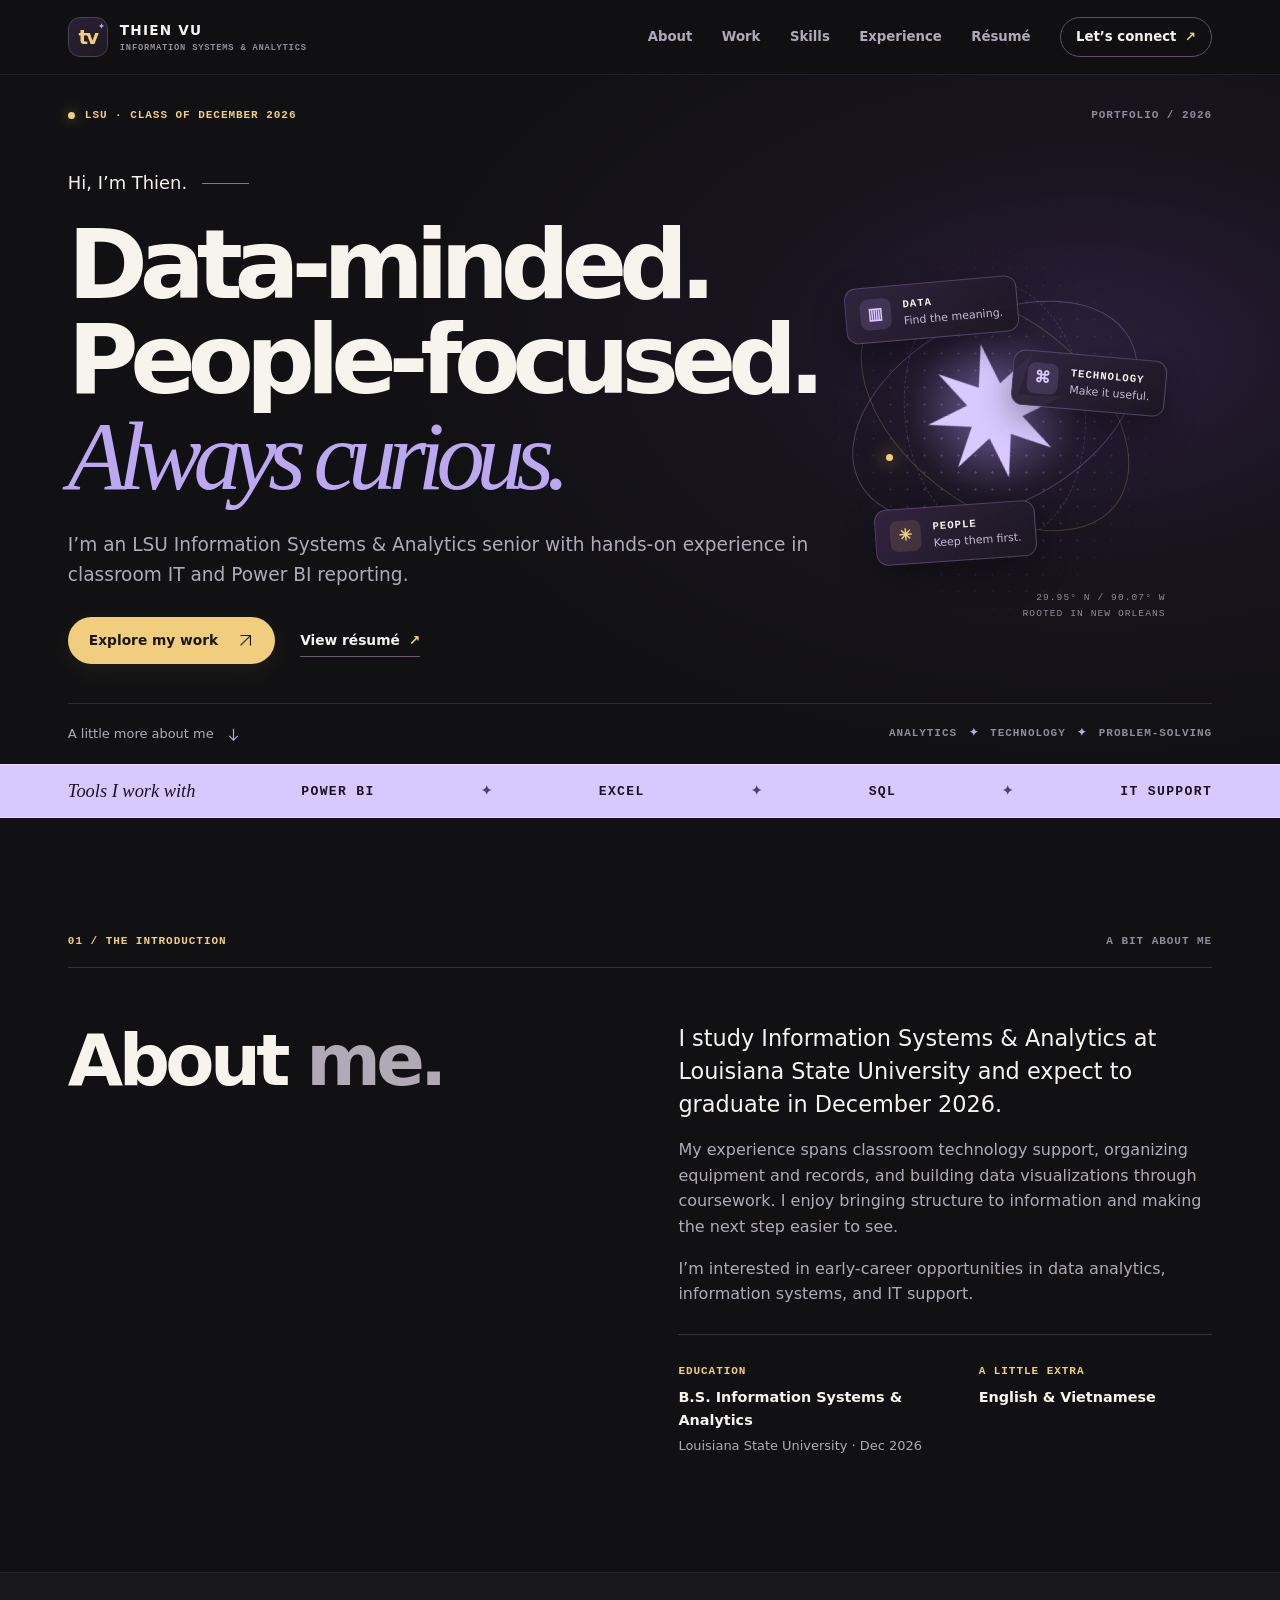
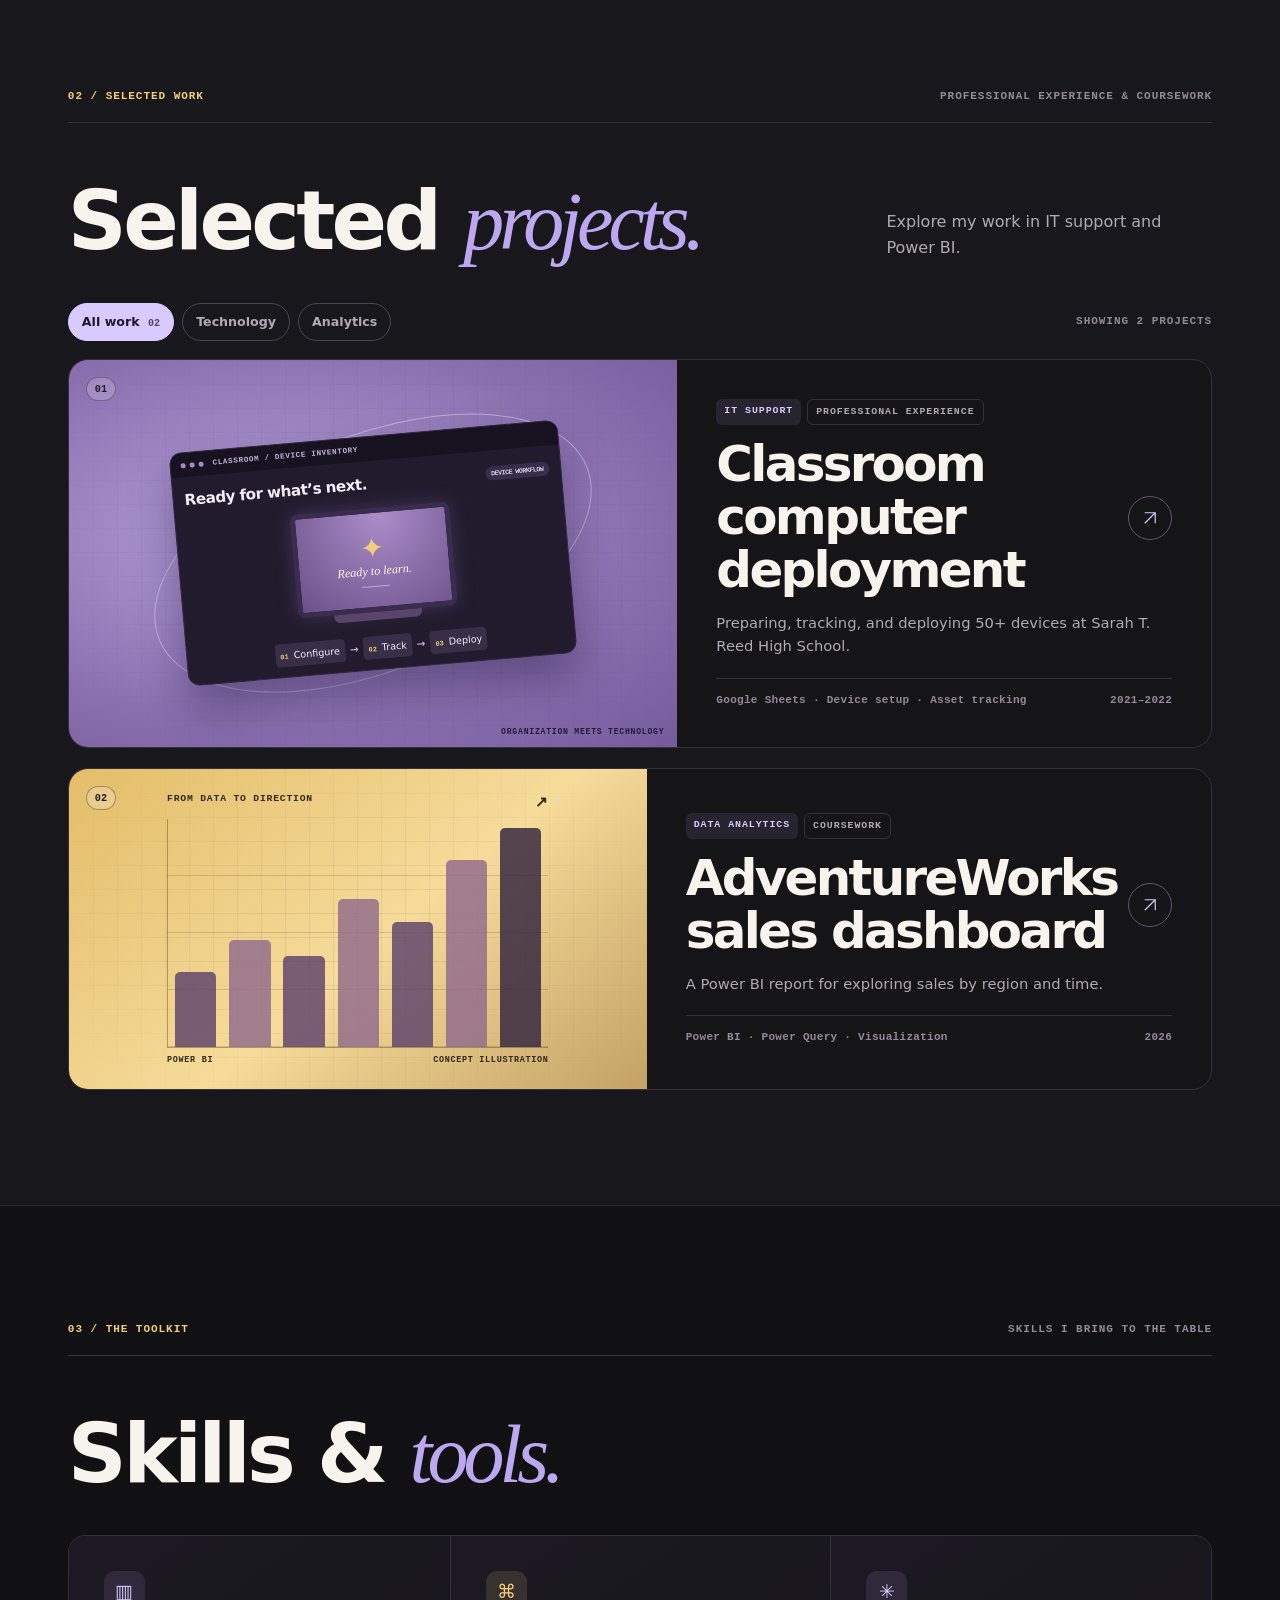
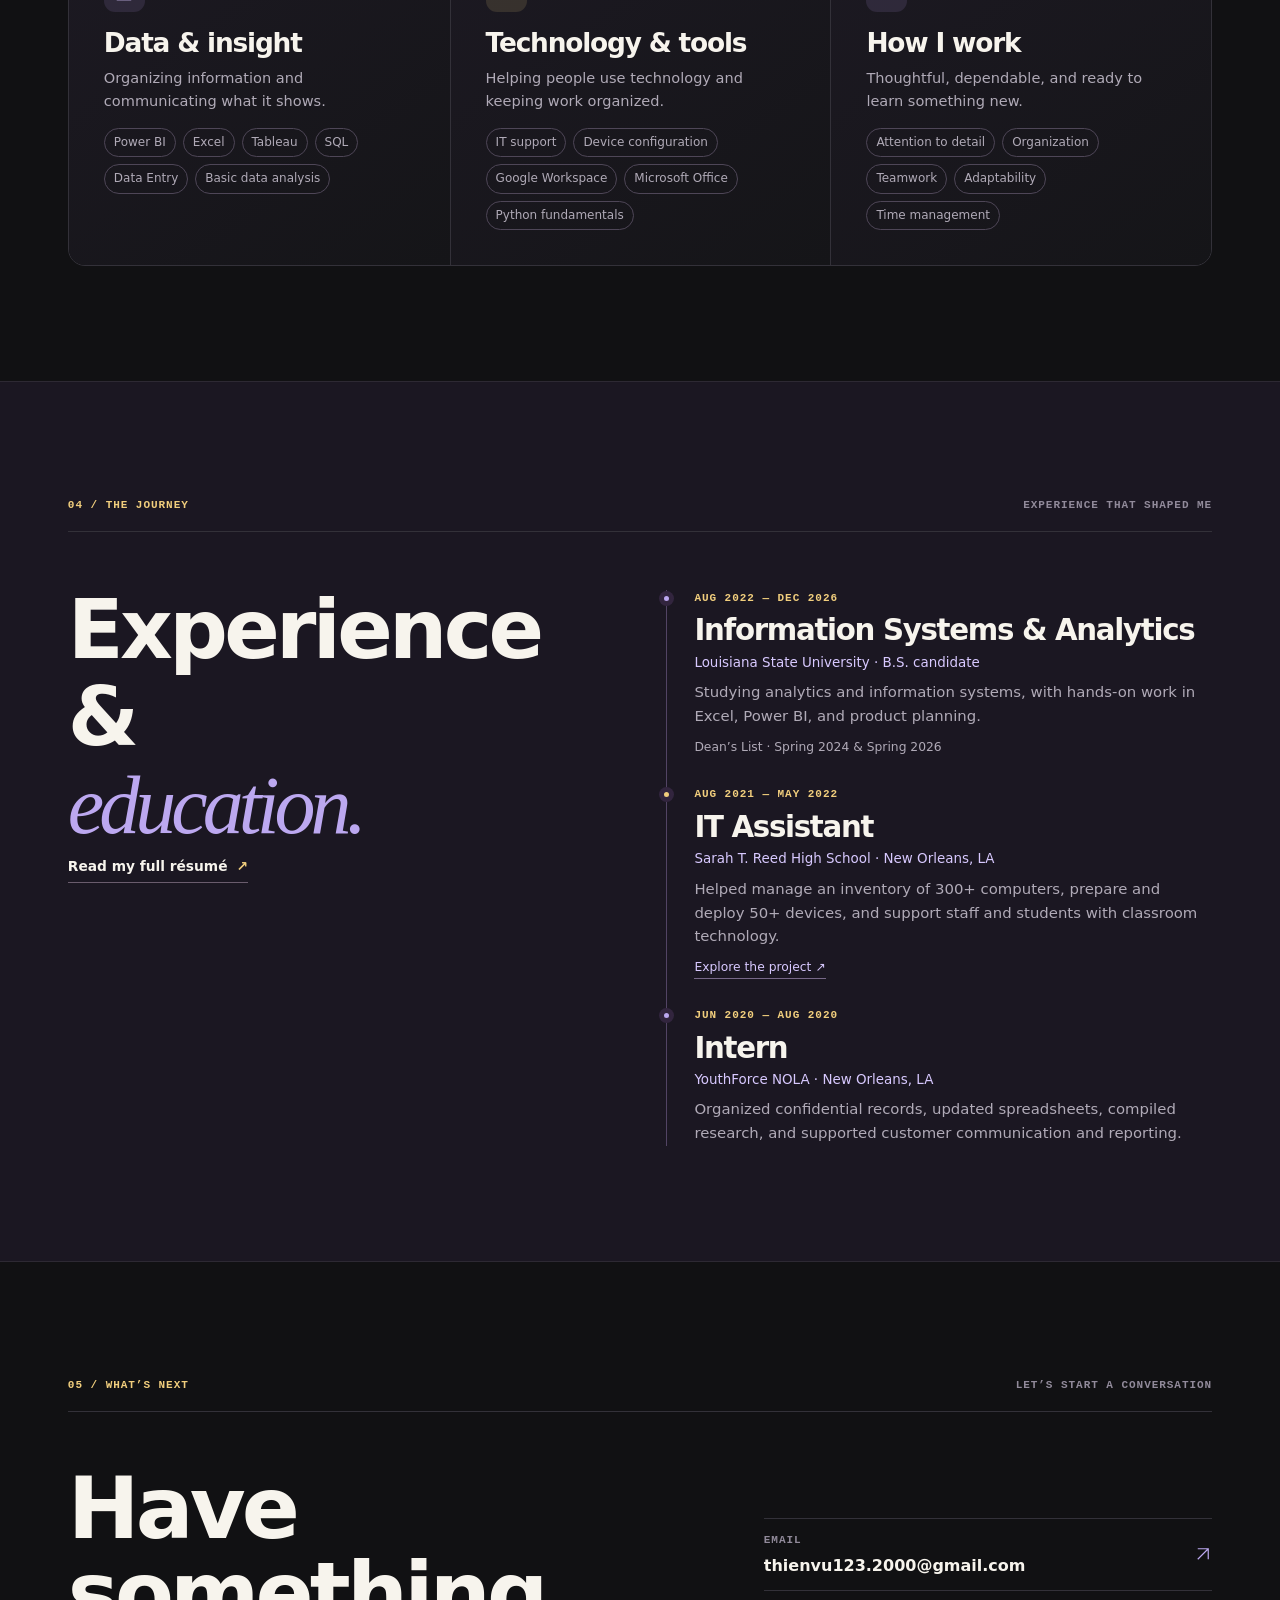
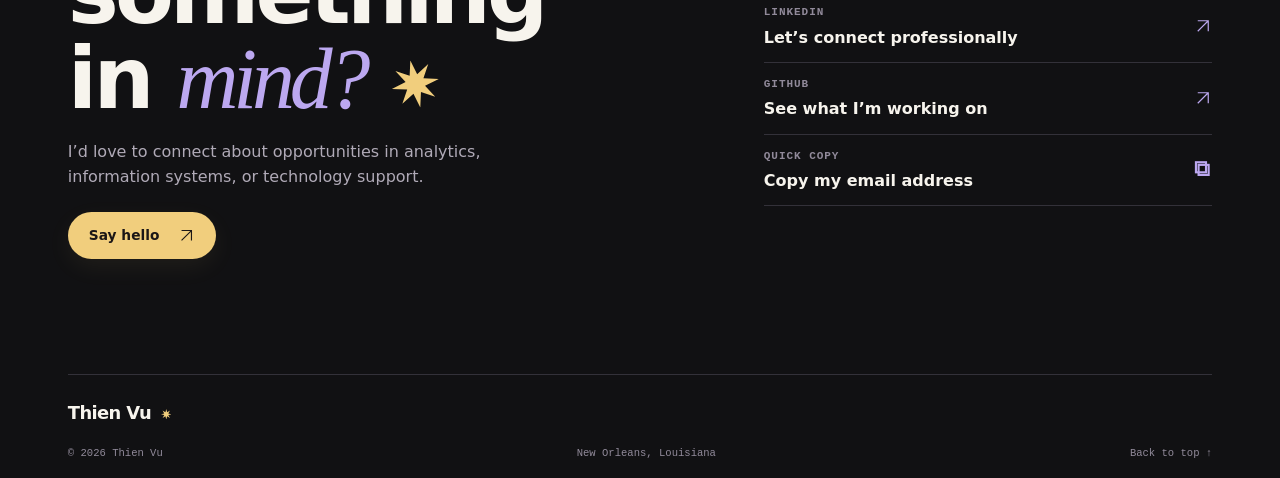
==== commit b54ddbd5: "Update portfolio projects, skills, and README" ====
--- a/index.html
+++ b/index.html
@@ -104,17 +104,16 @@
           <div class="section-heading">
             <h2>Selected <em>projects.</em>
             </h2>
-            <p>Explore my work in IT support, Power BI, and product planning.</p>
+            <p>Explore my work in IT support and Power BI.</p>
           </div>
           <div class="work-toolbar">
             <div class="filters" role="group" aria-label="Filter projects">
-              <button class="active" data-filter="all" aria-pressed="true">All work <span>03</span>
+              <button class="active" data-filter="all" aria-pressed="true">All work <span>02</span>
               </button>
               <button data-filter="technology" aria-pressed="false">Technology</button>
               <button data-filter="analytics" aria-pressed="false">Analytics</button>
-              <button data-filter="product" aria-pressed="false">Product thinking</button>
-            </div>
-            <span class="work-count" aria-live="polite">SHOWING 3 PROJECTS</span>
+            </div>
+            <span class="work-count" aria-live="polite">SHOWING 2 PROJECTS</span>
           </div>
           <div class="projects-grid">
             <article class="project-card featured" data-category="technology">
@@ -156,7 +155,7 @@
                 </div>
               </div>
             </article>
-            <article class="project-card" data-category="analytics">
+            <article class="project-card featured" data-category="analytics">
               <a class="project-art art-analytics" href="project.html#analytics" tabindex="-1" aria-hidden="true">
               <div class="analytics-art" aria-hidden="true">
                 <div class="chart-label">FROM DATA TO DIRECTION <span>↗</span>
@@ -182,37 +181,6 @@
                 <p>A Power BI report for exploring sales by region and time.</p>
                 <div class="project-meta">
                   <span>Power BI · Power Query · Visualization</span><span>2026</span>
-                </div>
-              </div>
-            </article>
-            <article class="project-card" data-category="product">
-              <a class="project-art art-product" href="project.html#piccolo" tabindex="-1" aria-hidden="true">
-              <div class="app-art" aria-hidden="true">
-                <div class="paper-back"></div>
-                <div class="paper">
-                  <div class="paper-logo">p<span>✦</span>
-                  </div>
-                  <div class="paper-title">A little feedback.<br>A better experience.</div>
-                  <div class="paper-line"></div>
-                  <div class="paper-line short"></div>
-                  <div class="paper-button">Prepare a review draft <span>↗</span>
-                  </div>
-                  <div class="paper-label">PICCOLO / COURSE CONCEPT</div>
-                </div>
-              </div>
-              <span class="project-number">03</span></a>
-              <div class="project-body">
-                <div class="project-tags">
-                  <span>PRODUCT THINKING</span><span>TEAM COURSE PROJECT</span>
-                </div>
-                <div class="project-title-row">
-                  <h3><a href="project.html#piccolo">Piccolo</a>
-                  </h3>
-                  <a class="circle-link" href="project.html#piccolo" aria-label="Read Piccolo course project overview"><svg viewBox="0 0 24 24" fill="none" stroke="currentColor" stroke-width="1.6" aria-hidden="true"><path d="M5 19 19 5M5 5h14v14"/></svg></a>
-                </div>
-                <p>A concept for restaurant managers to organize guest feedback and prepare follow-ups.</p>
-                <div class="project-meta">
-                  <span>User stories · Backlog · Interface planning</span><span>2026</span>
                 </div>
               </div>
             </article>
@@ -233,7 +201,7 @@
             <h3>Data & insight</h3>
             <p>Organizing information and communicating what it shows.</p>
             <div class="skill-tags">
-              <span>Power BI</span><span>Excel</span><span>Tableau</span><span>SQL</span><span>Basic data analysis</span>
+              <span>Power BI</span><span>Excel</span><span>Tableau</span><span>SQL</span><span>Data Entry</span><span>Basic data analysis</span>
             </div>
           </div>
           <div class="skill-column">
--- a/styles.css
+++ b/styles.css
@@ -820,11 +820,6 @@
   color:#332717;
 }
 
-.art-product {
-  background:linear-gradient(125deg,#7e6b9f,#c4b2e1);
-  color:#332547;
-}
-
 .project-number {
   position:absolute;
   top:17px;
@@ -928,7 +923,7 @@
   margin-top:7px;
 }
 
-.device-art,.analytics-art,.app-art {
+.device-art,.analytics-art {
   position:relative;
   height:100%;
   width:100%;
@@ -938,7 +933,7 @@
   overflow:hidden;
 }
 
-.device-art::before,.app-art::before,.analytics-art::before {
+.device-art::before,.analytics-art::before {
   content:"";
   position:absolute;
   inset:0;
@@ -1161,87 +1156,6 @@
 
 .chart-note {
   font-size:.53rem;
-}
-
-.app-art {
-  background:radial-gradient(ellipse at 53% 40%,#e7d8ff5a,transparent 66%);
-}
-
-.paper,.paper-back {
-  width:58%;
-  max-width:245px;
-  min-width:160px;
-  min-height:147px;
-  border-radius:13px;
-  box-shadow:0 12px 32px #33204c63;
-  position:relative;
-  transform:rotate(-8deg);
-  background:#fbf0e5;
-  padding:13px 16px;
-  color:#382a45;
-  transition:transform .4s;
-}
-
-.paper-back {
-  position:absolute;
-  transform:rotate(10deg) translate(9px,5px);
-  background:#573e70;
-  min-height:147px;
-}
-
-.project-card:hover .paper {
-  transform:rotate(-4deg) translateY(-3px);
-}
-
-.paper-logo {
-  display:inline-block;
-  font-size:1.06rem;
-  font-weight:850;
-  line-height:1;
-}
-
-.paper-logo span {
-  font-size:.55rem;
-  color:#9b6e3e;
-  vertical-align:super;
-  margin-left:2px;
-}
-
-.paper-title {
-  font:italic 400 clamp(.94rem,1.85vw,1.46rem)/1.04 var(--serif);
-  letter-spacing:-.035em;
-  margin-block:4px 10px;
-}
-
-.paper-line {
-  background:#51375c31;
-  height:3px;
-  width:90%;
-  border-radius:4px;
-  margin-bottom:4px;
-}
-
-.paper-line.short {
-  width:58%;
-}
-
-.paper-button {
-  background:#443050;
-  border-radius:4px;
-  color:#f8ede5;
-  font-size:.54rem;
-  display:flex;
-  justify-content:space-between;
-  gap:4px;
-  padding:4px 6px;
-  margin-top:7px;
-}
-
-.paper-label {
-  font:700 .43rem var(--mono);
-  letter-spacing:.06em;
-  margin-top:7px;
-  color:#69576e;
 }
 
 .skills-grid {
@@ -1910,10 +1824,6 @@
   border:1px solid #b9a2ce;
 }
 
-.case-mini-art .paper,.case-mini-art .paper-back {
-  width:52%;
-}
-
 .case-end {
   border-top:1px solid var(--line);
   padding-block:clamp(30px,6vw,75px);
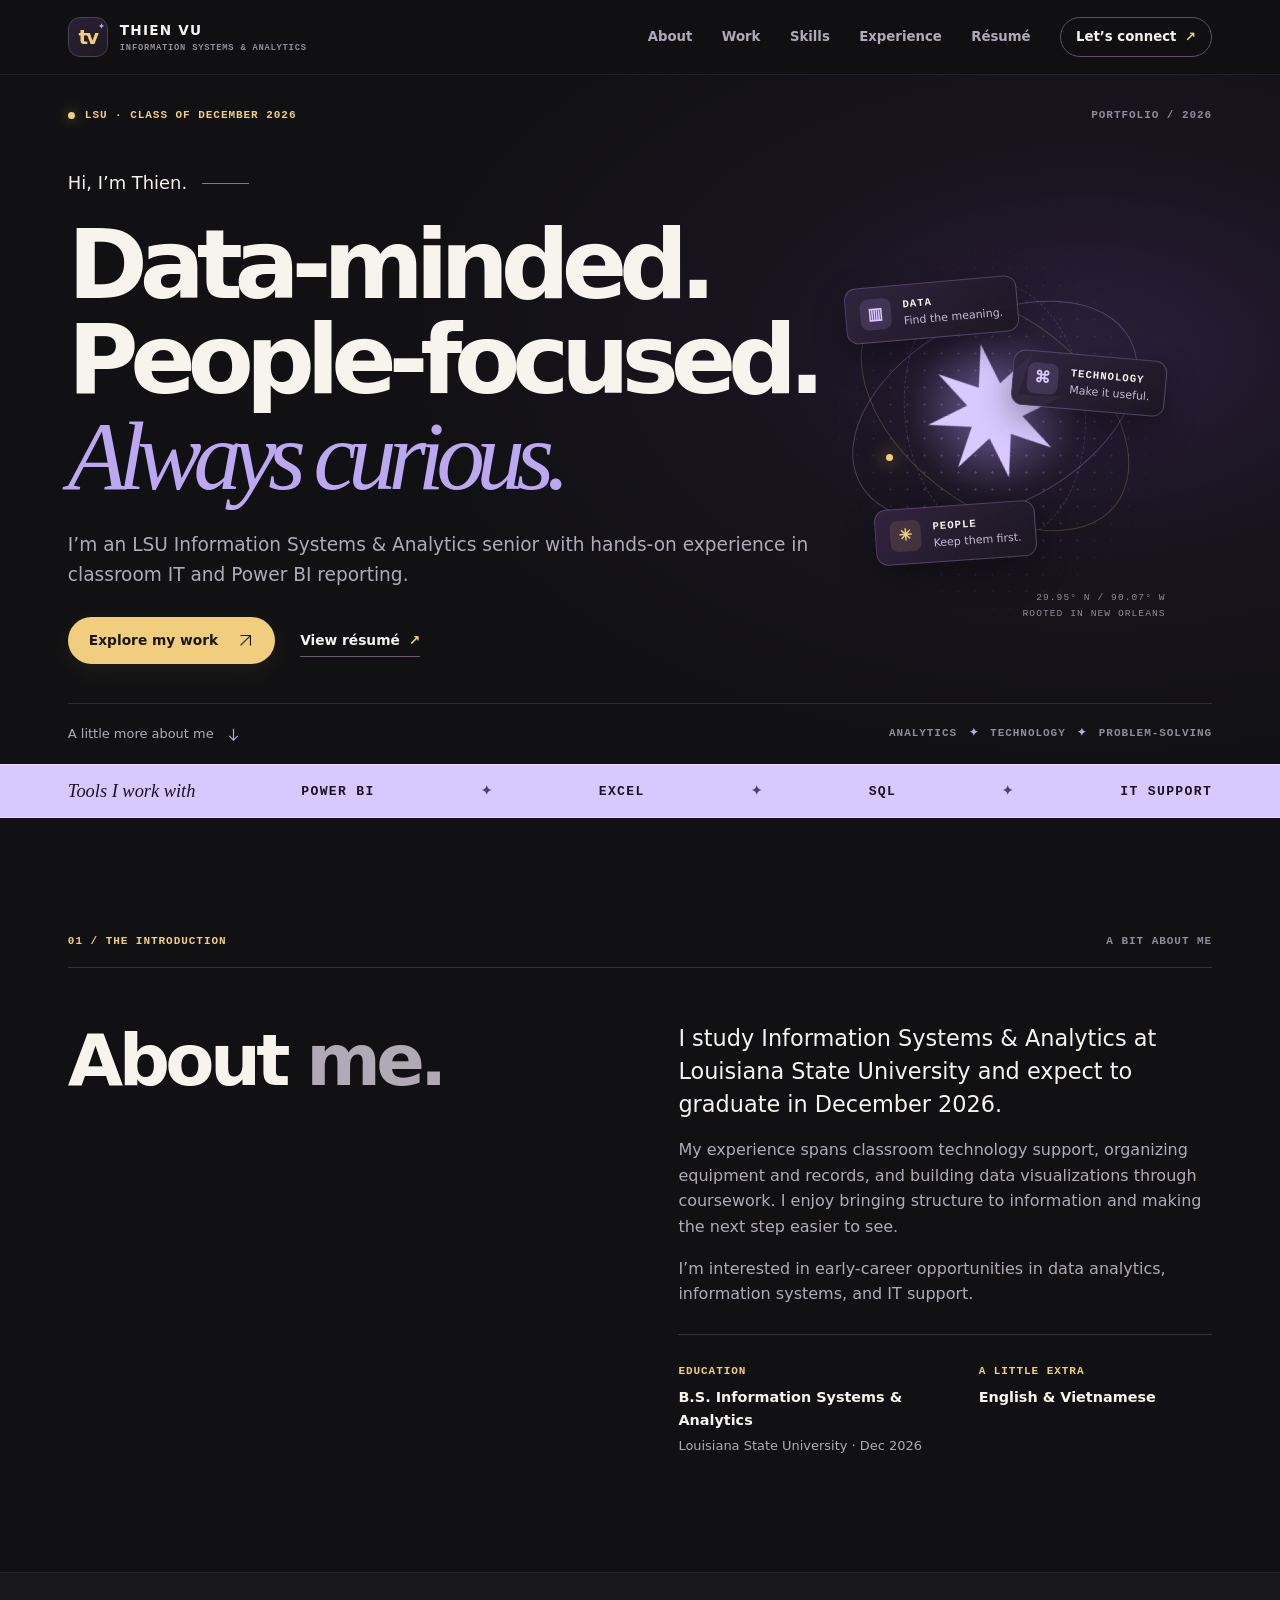
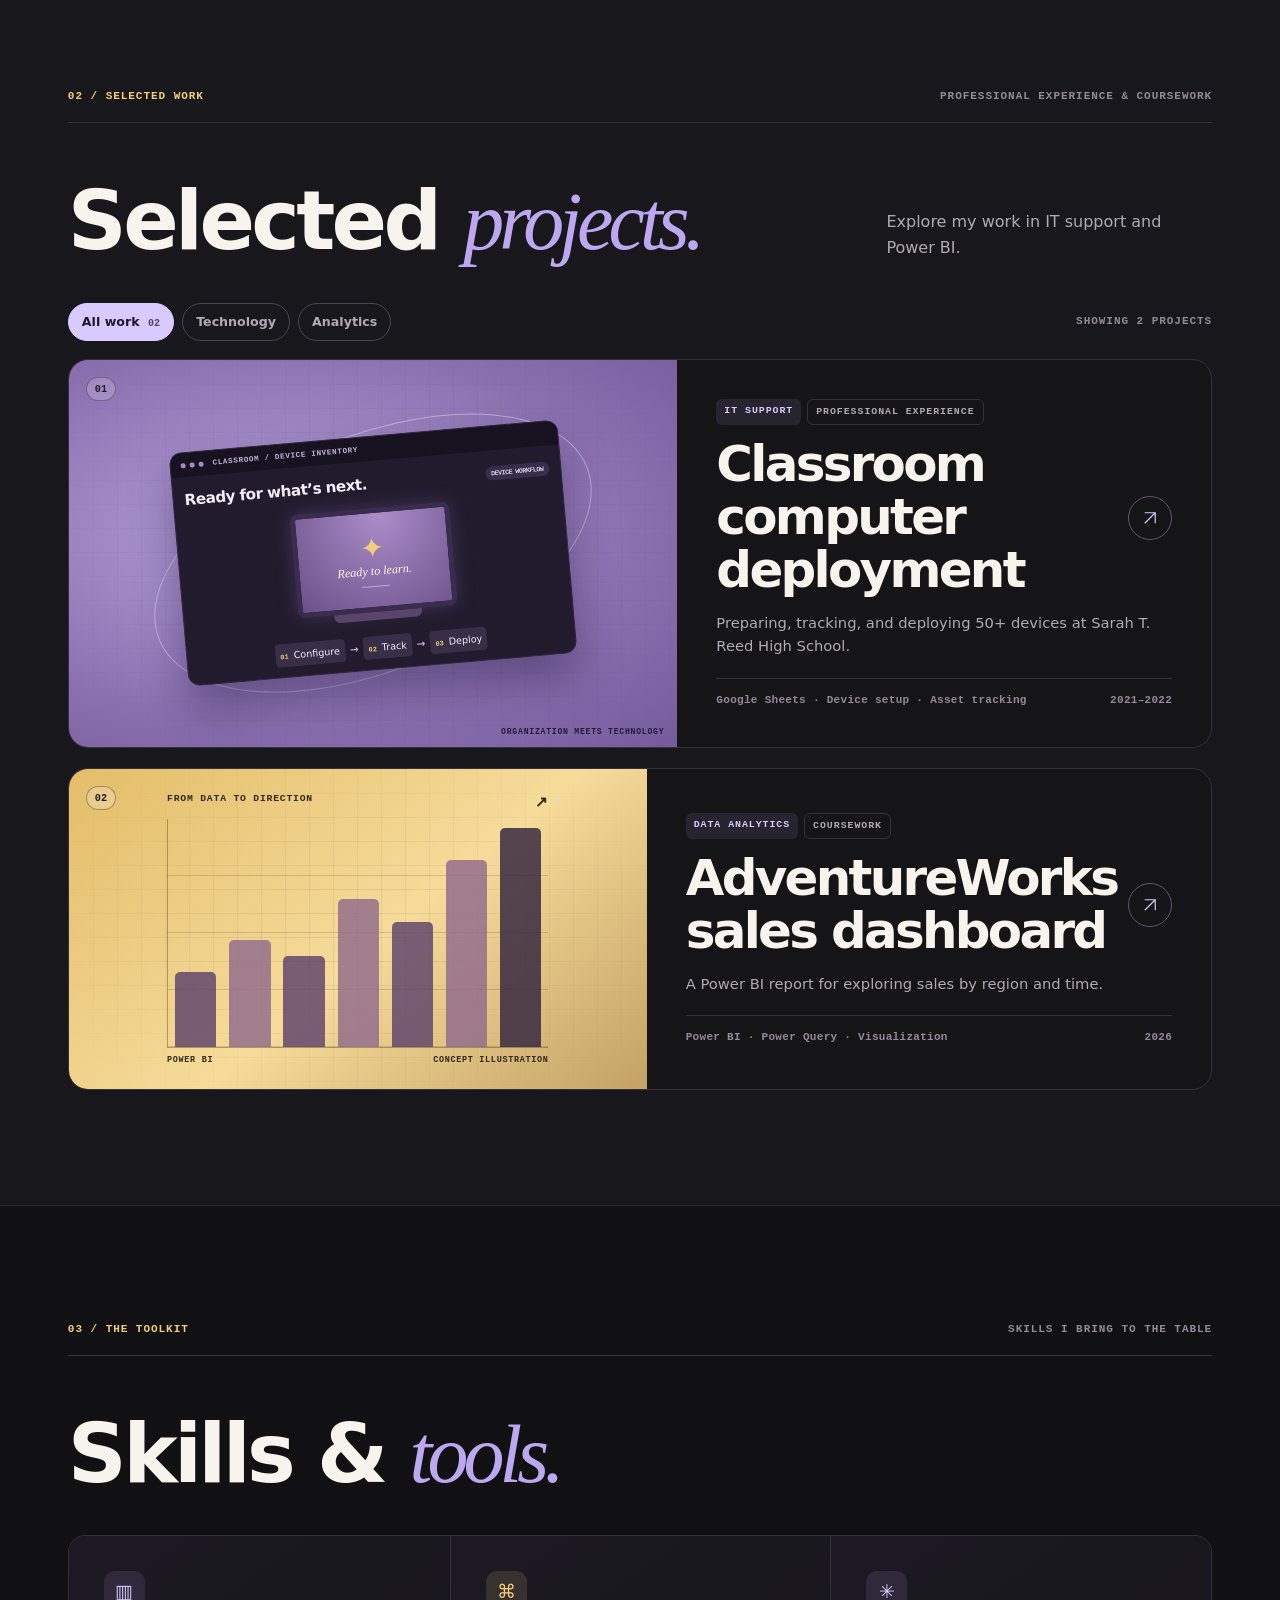
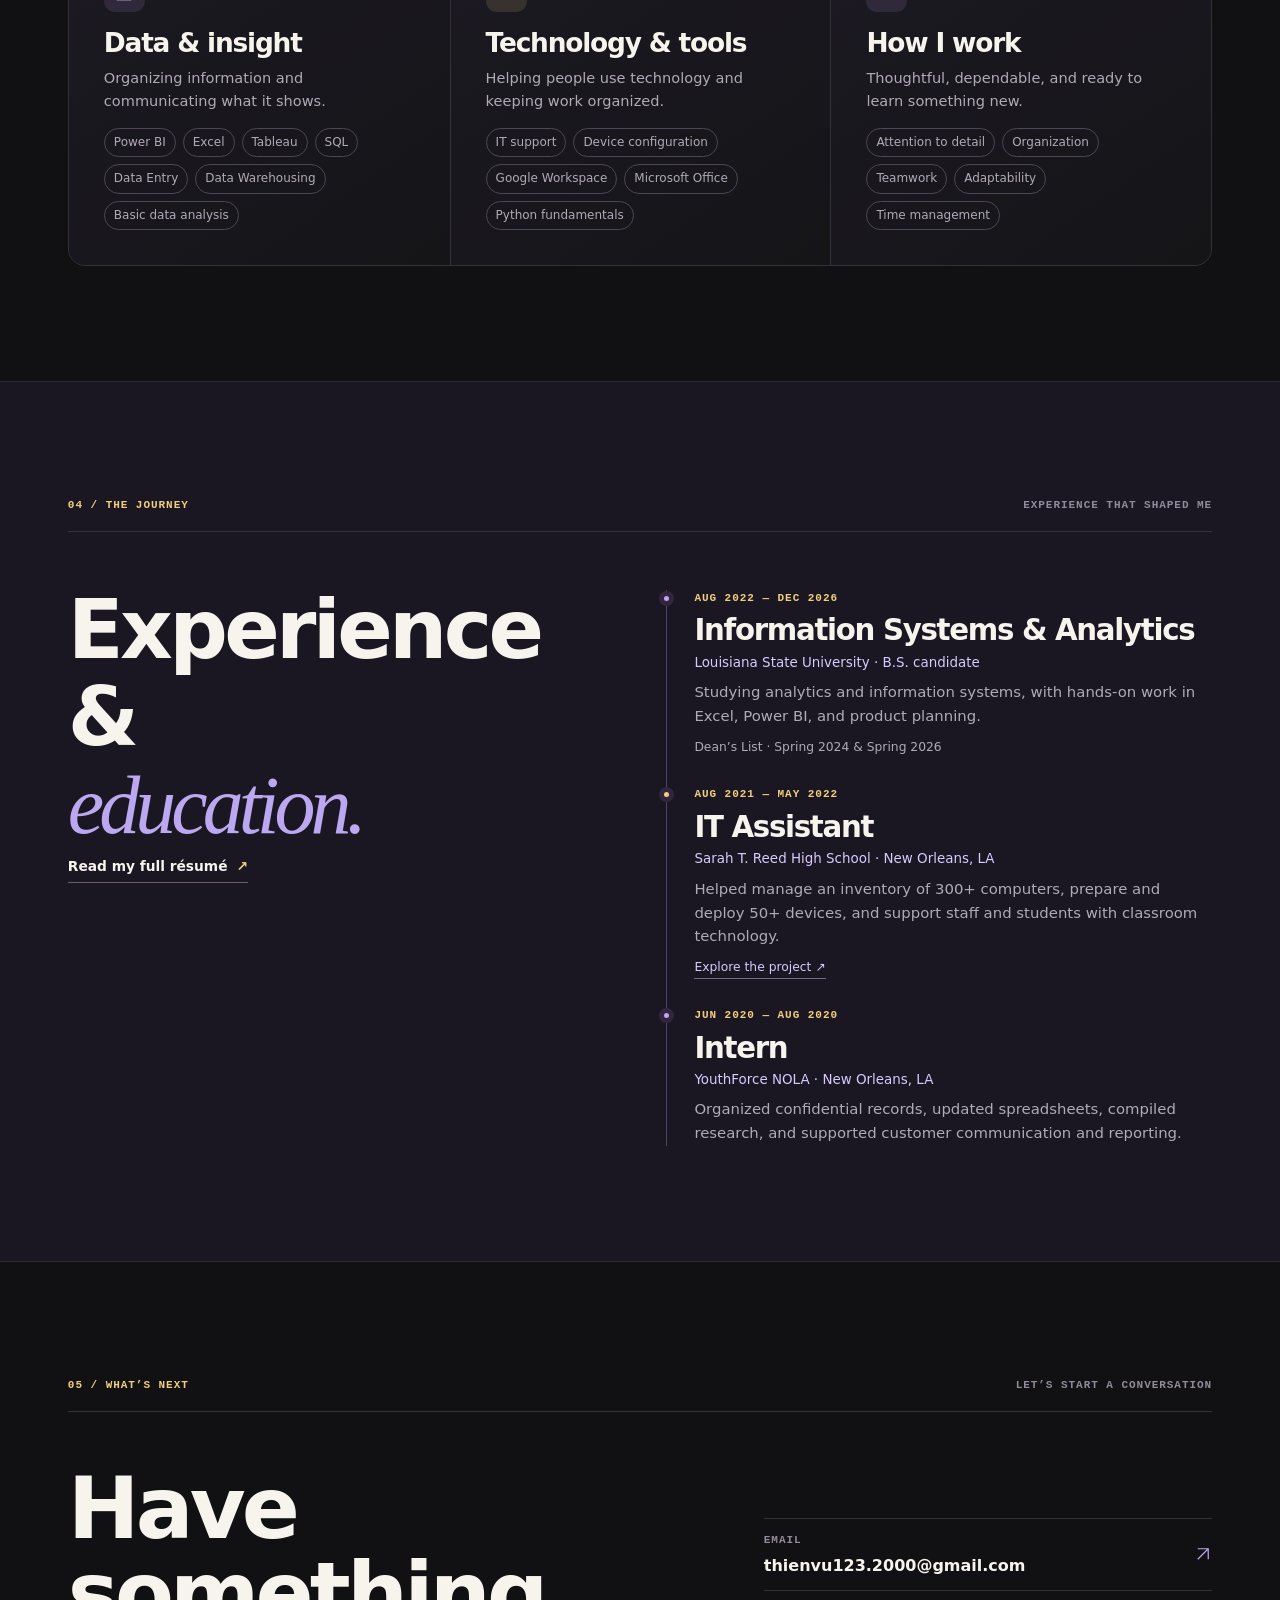
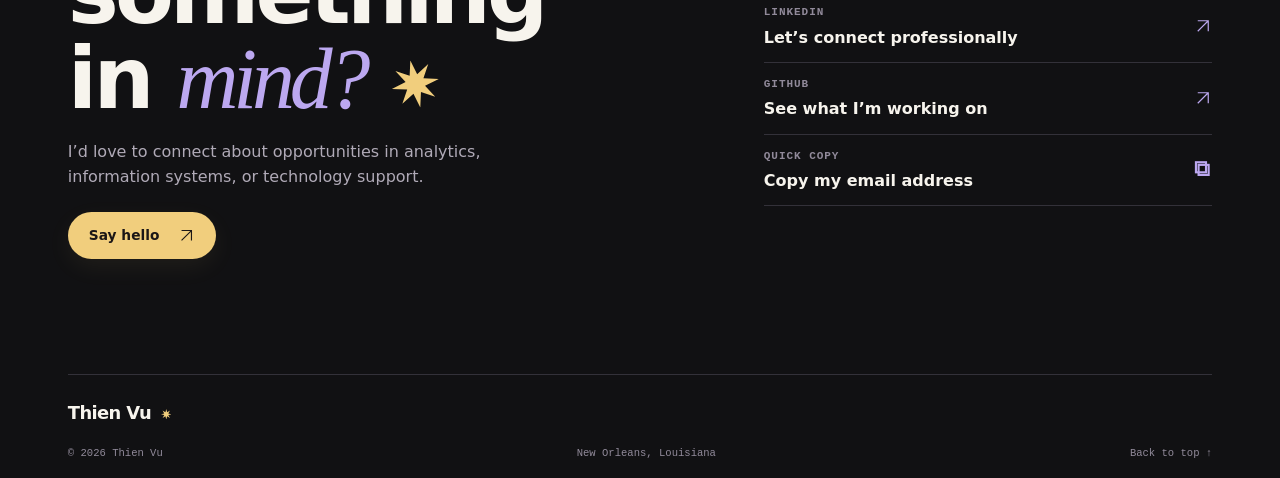
==== commit 0d32e56c: "Add data warehousing to portfolio skills" ====
--- a/index.html
+++ b/index.html
@@ -201,7 +201,7 @@
             <h3>Data & insight</h3>
             <p>Organizing information and communicating what it shows.</p>
             <div class="skill-tags">
-              <span>Power BI</span><span>Excel</span><span>Tableau</span><span>SQL</span><span>Data Entry</span><span>Basic data analysis</span>
+              <span>Power BI</span><span>Excel</span><span>Tableau</span><span>SQL</span><span>Data Entry</span><span>Data Warehousing</span><span>Basic data analysis</span>
             </div>
           </div>
           <div class="skill-column">
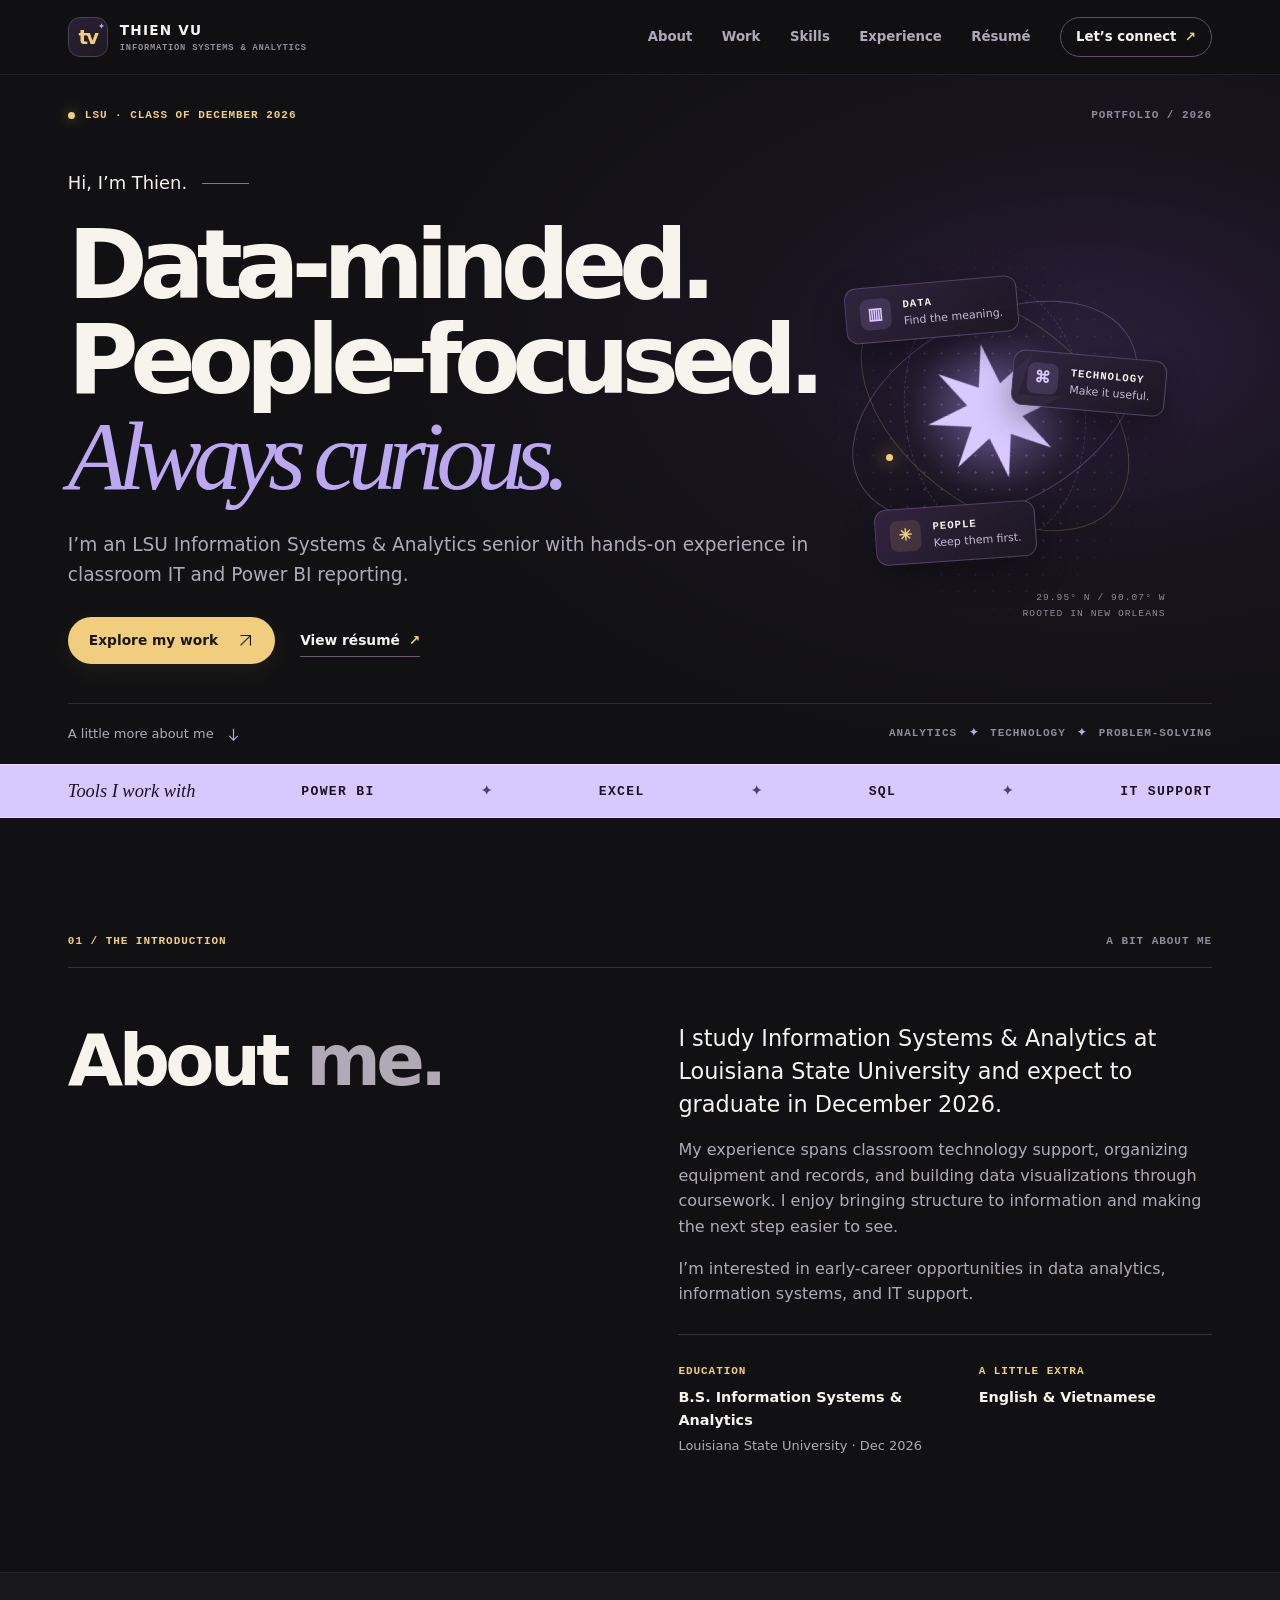
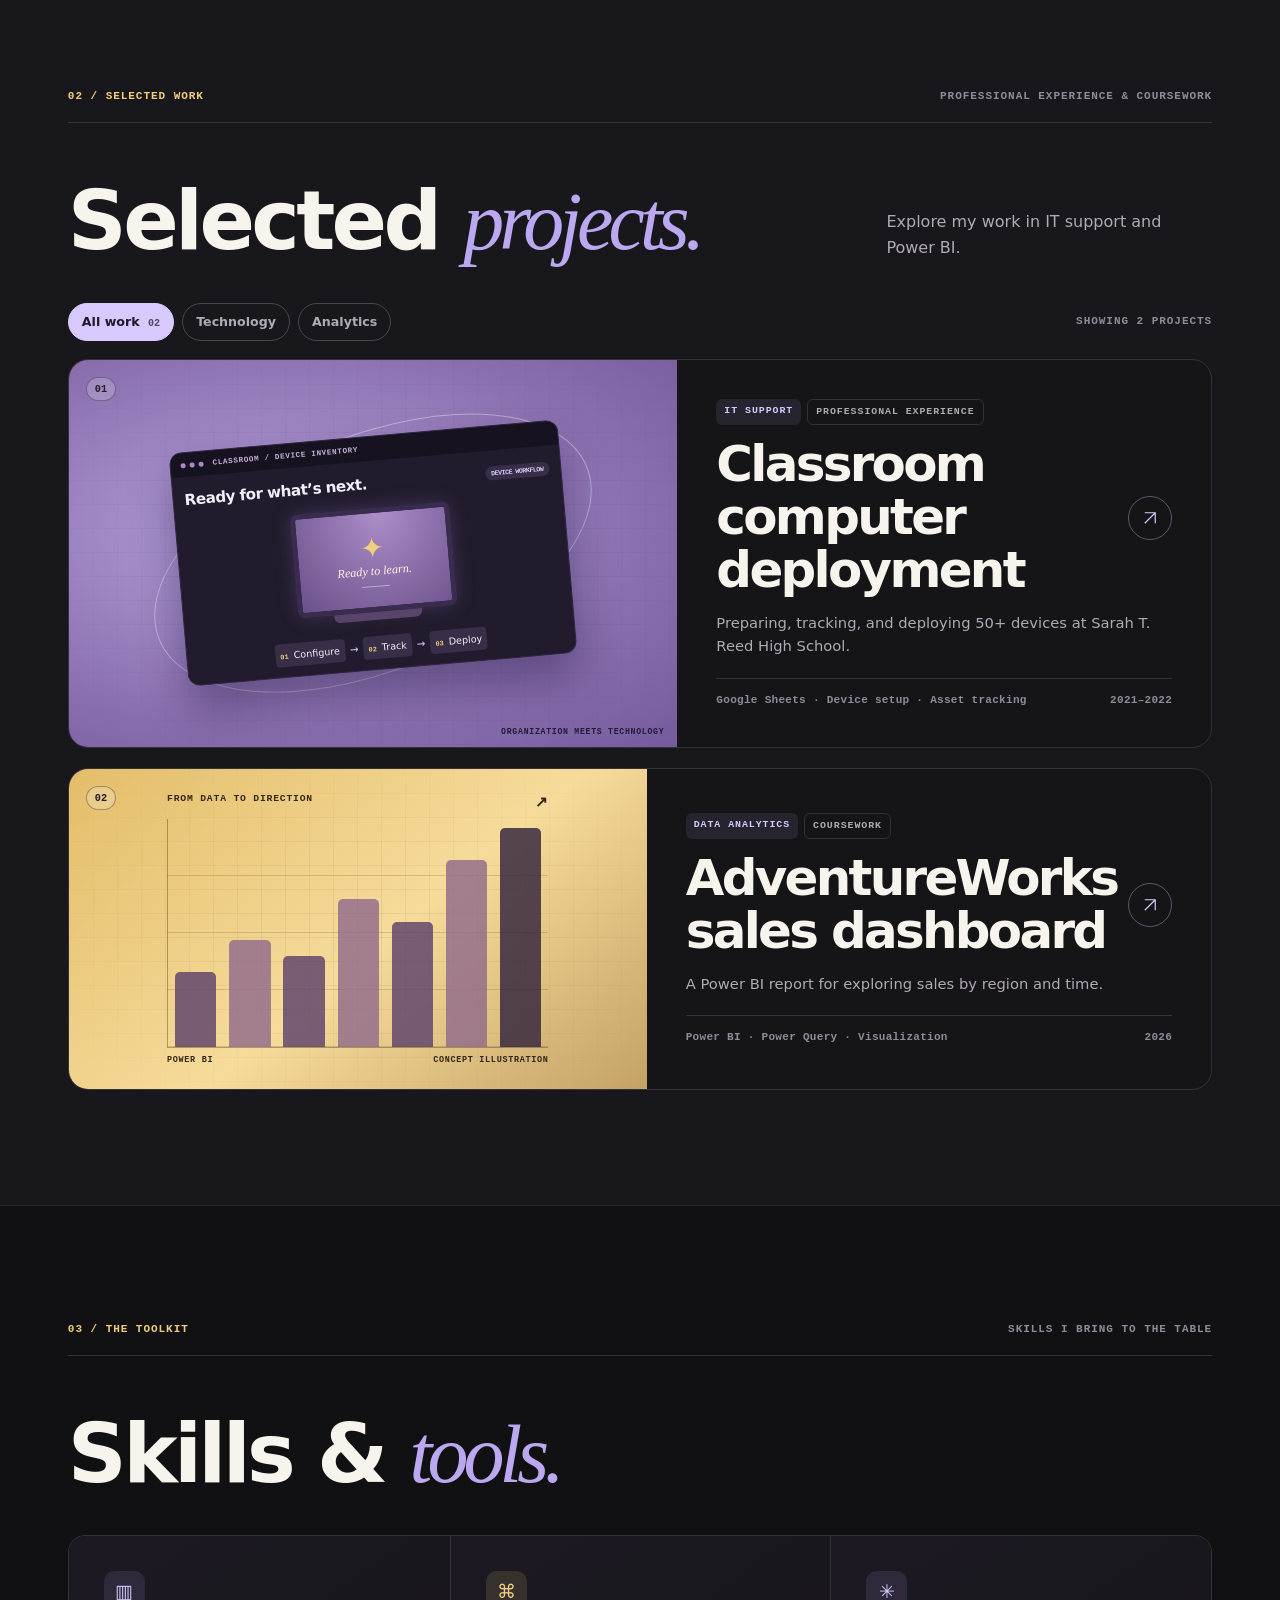
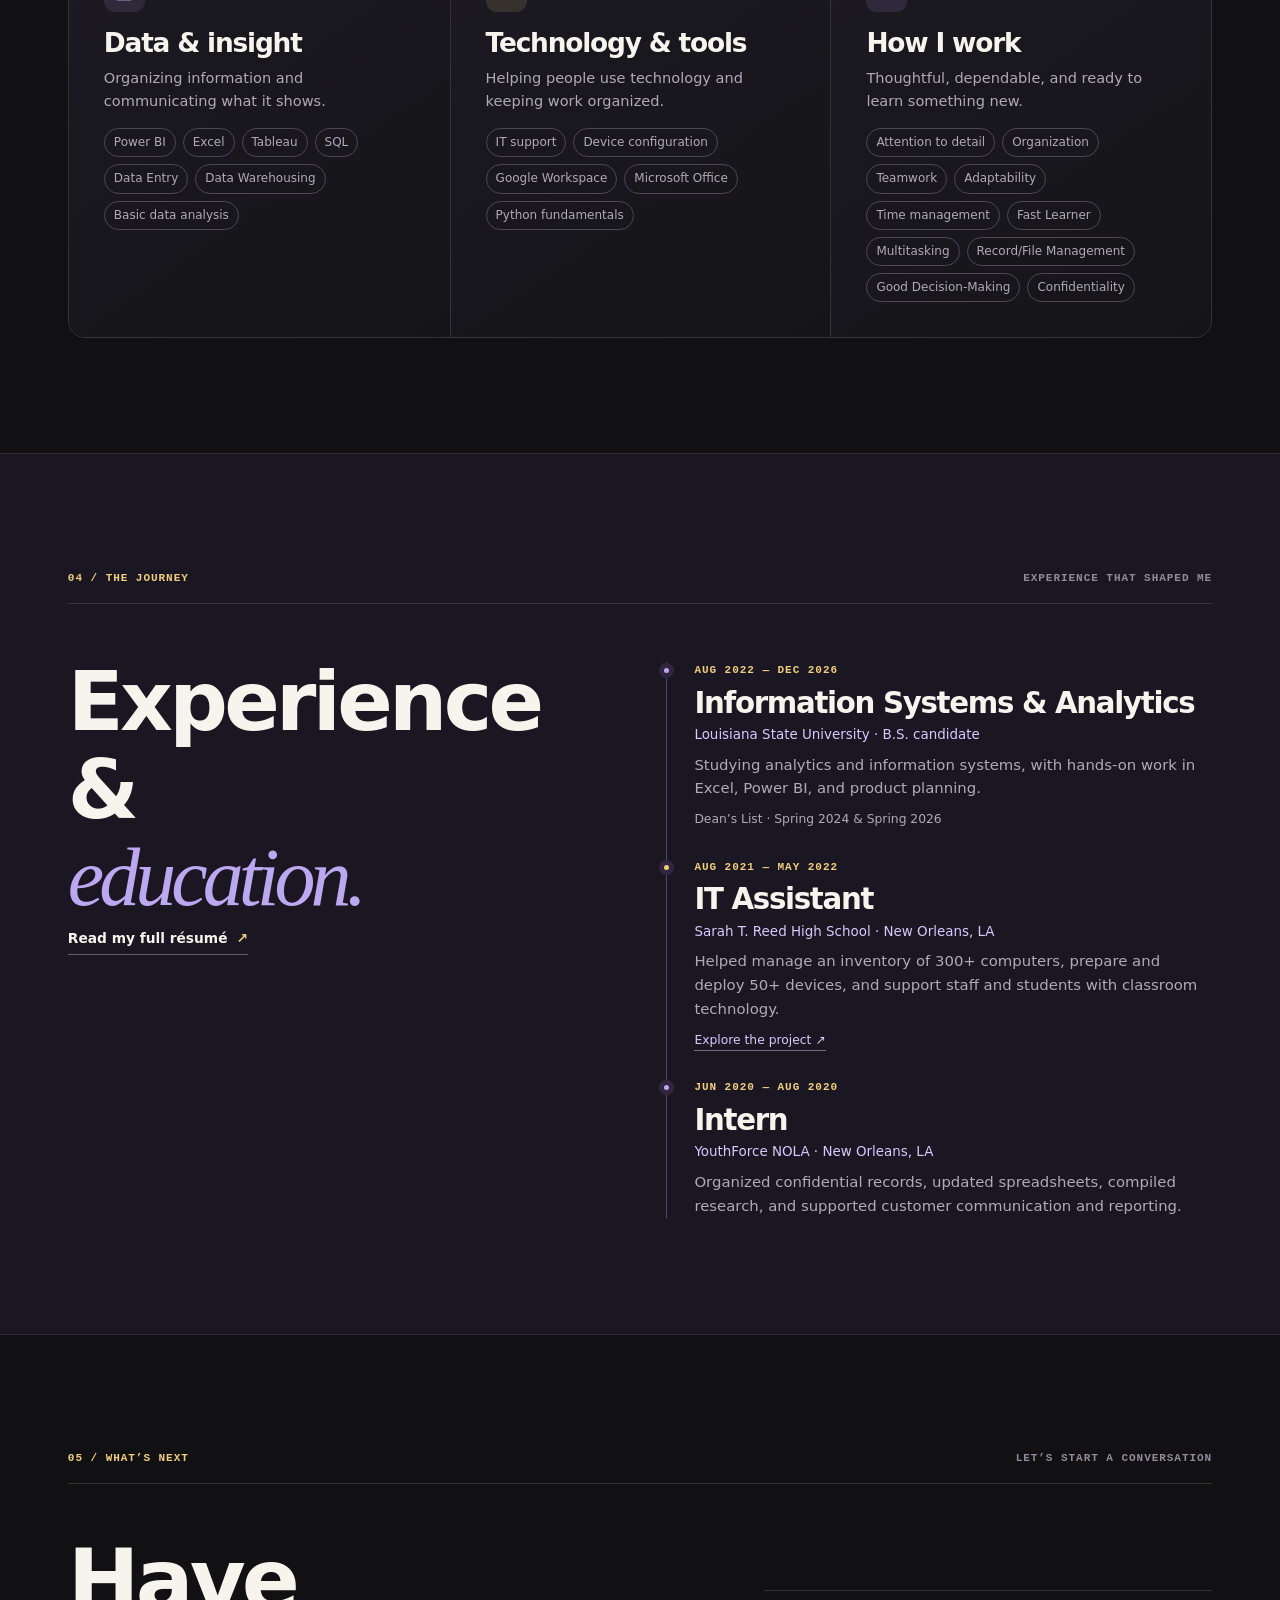
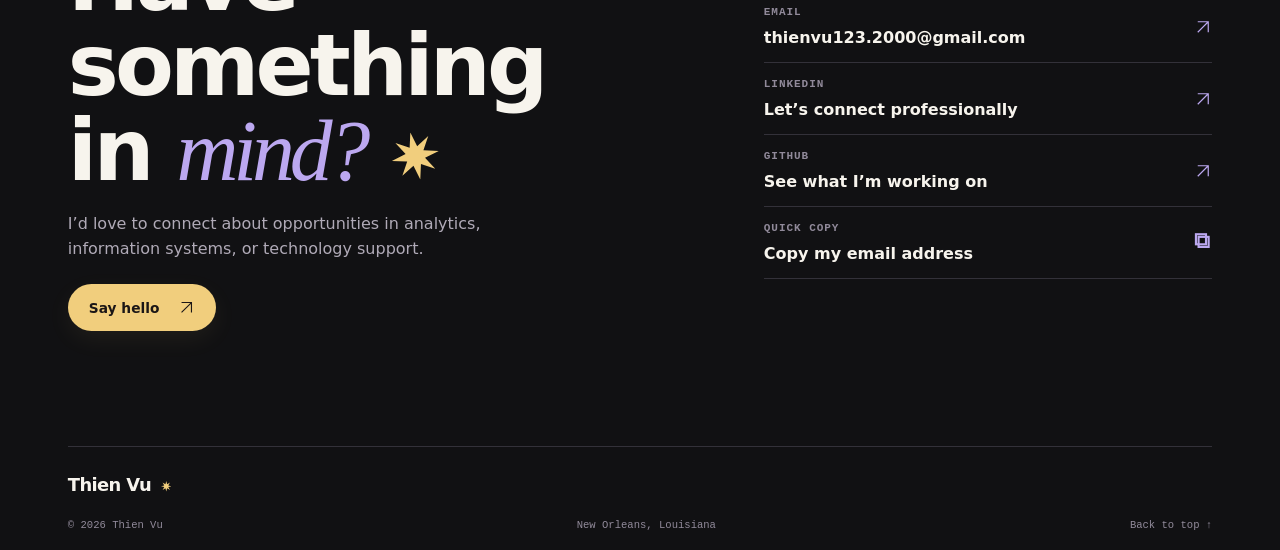
==== commit f71296da: "Add professional skills to portfolio" ====
--- a/index.html
+++ b/index.html
@@ -217,7 +217,7 @@
             <h3>How I work</h3>
             <p>Thoughtful, dependable, and ready to learn something new.</p>
             <div class="skill-tags">
-              <span>Attention to detail</span><span>Organization</span><span>Teamwork</span><span>Adaptability</span><span>Time management</span>
+              <span>Attention to detail</span><span>Organization</span><span>Teamwork</span><span>Adaptability</span><span>Time management</span><span>Fast Learner</span><span>Multitasking</span><span>Record/File Management</span><span>Good Decision-Making</span><span>Confidentiality</span>
             </div>
           </div>
         </div>
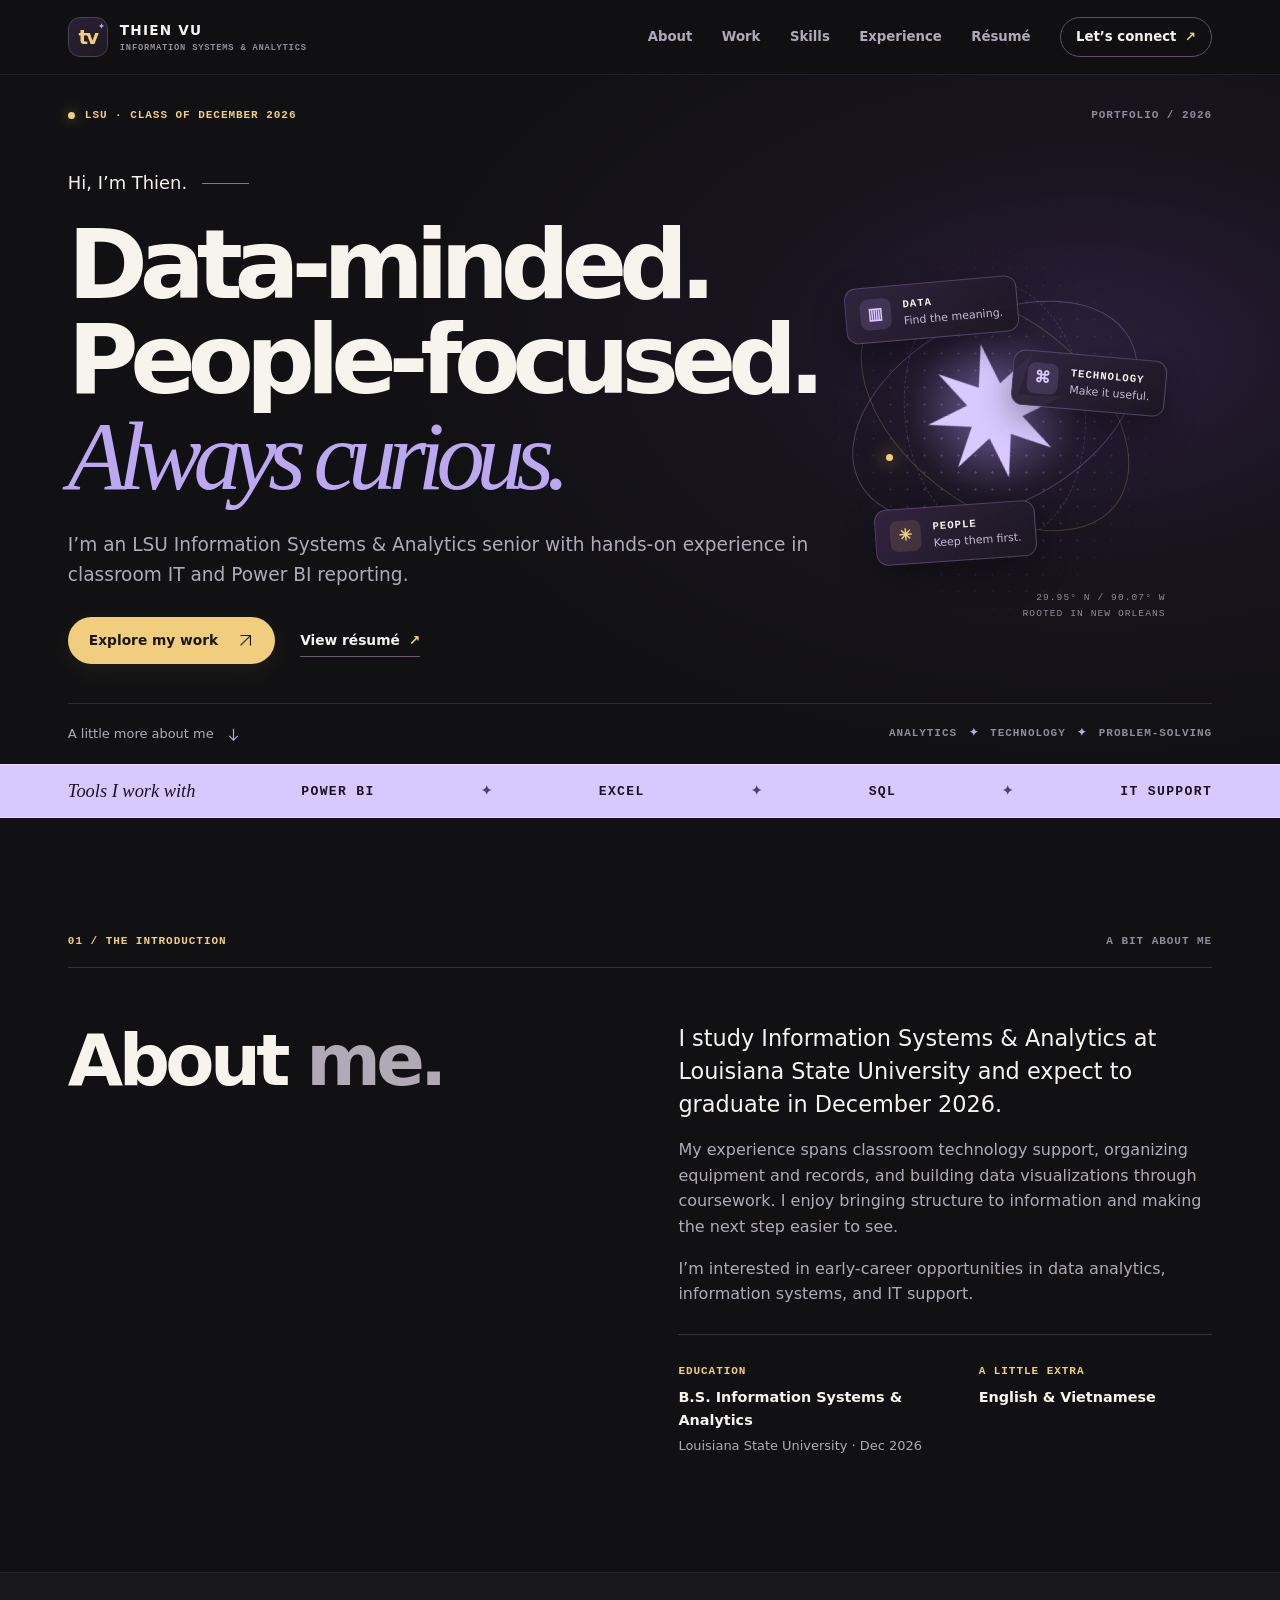
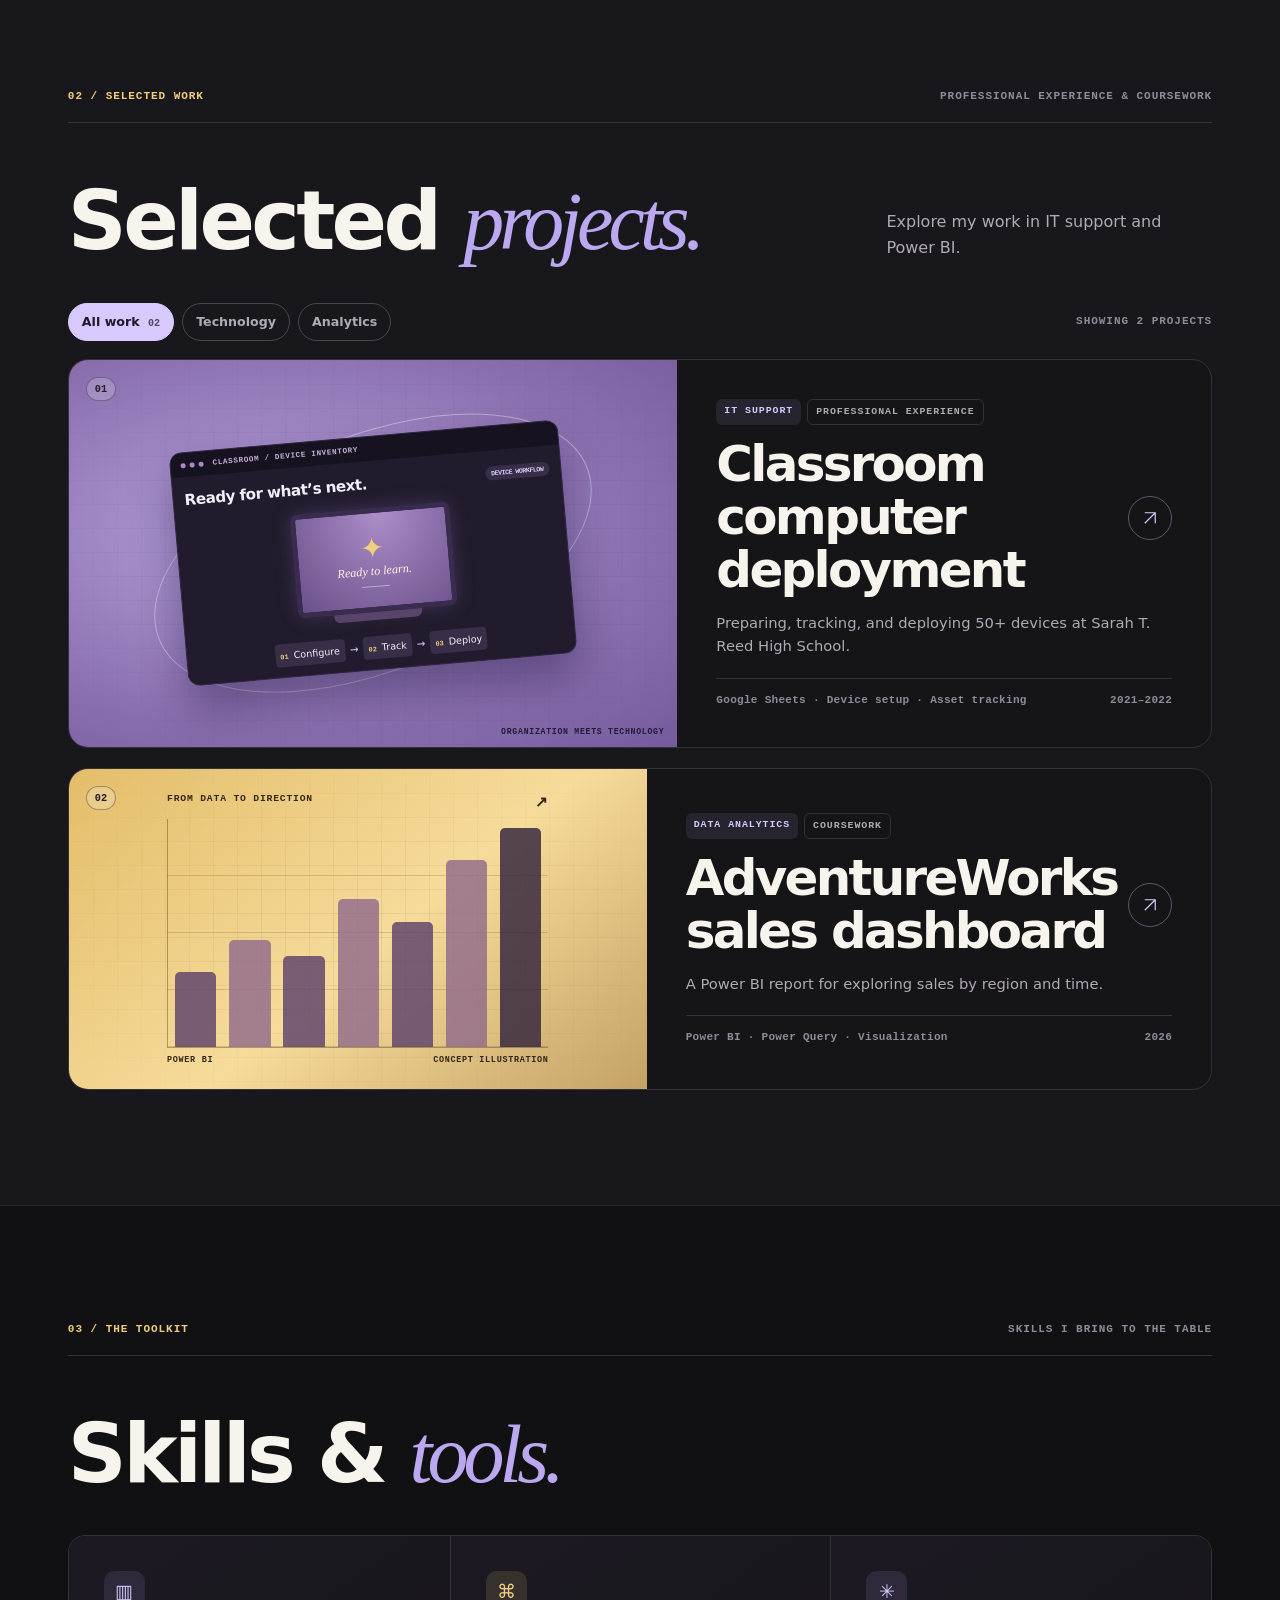
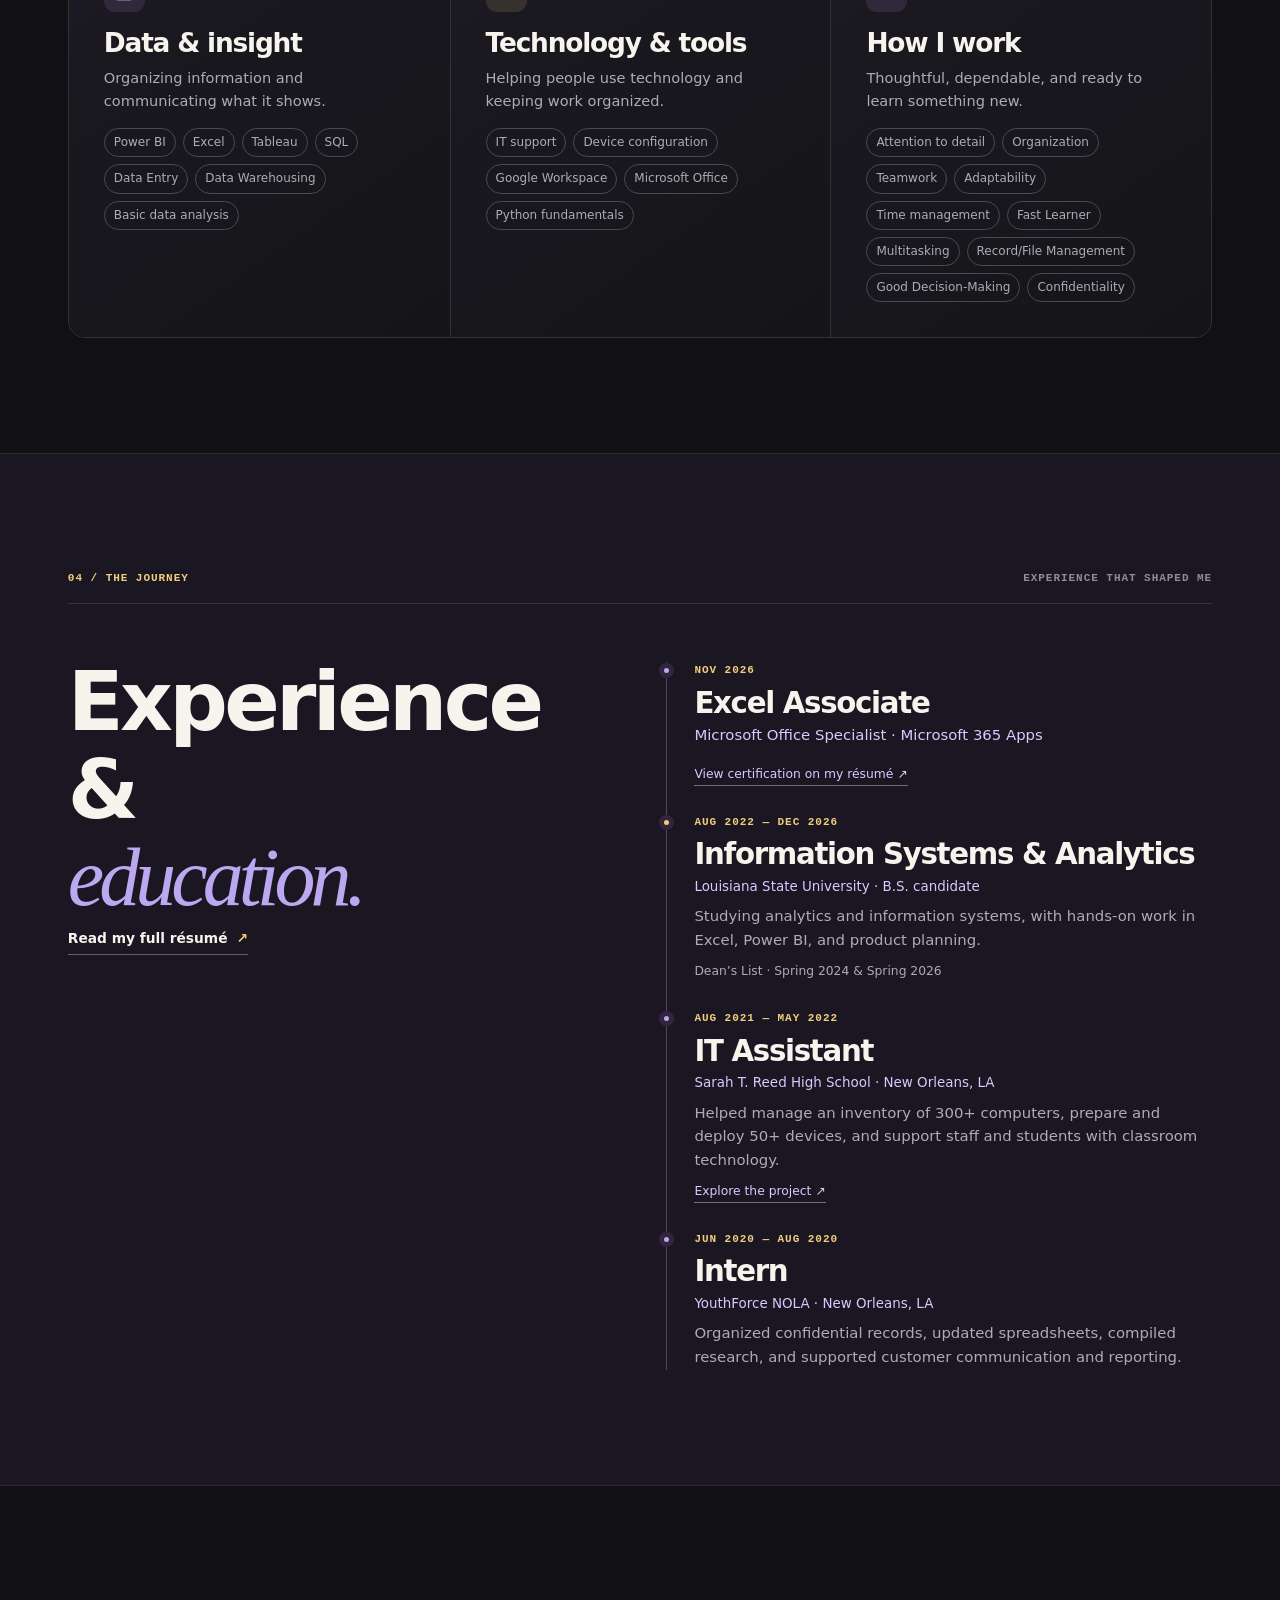
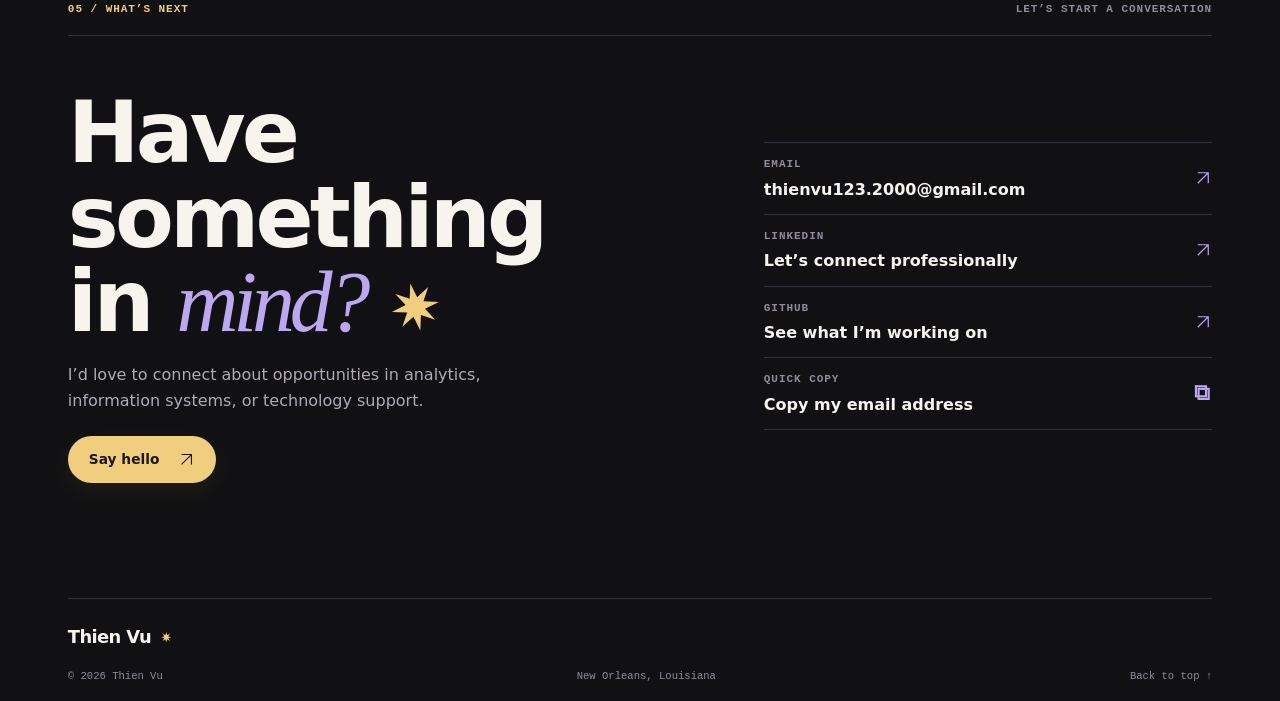
==== commit 8bde9ed5: "Add Microsoft Excel Associate certification" ====
--- a/index.html
+++ b/index.html
@@ -235,6 +235,12 @@
             </div>
             <div class="timeline">
               <article>
+                <div class="timeline-date"><time datetime="2026-11-07">NOV 2026</time></div>
+                <h3>Excel Associate</h3>
+                <p class="timeline-org">Microsoft Office Specialist · Microsoft 365 Apps</p>
+                <a href="resume.html#certifications" class="timeline-detail link-detail">View certification on my résumé ↗</a>
+              </article>
+              <article>
                 <div class="timeline-date">AUG 2022 — DEC 2026</div>
                 <h3>Information Systems & Analytics</h3>
                 <p class="timeline-org">Louisiana State University · B.S. candidate</p>
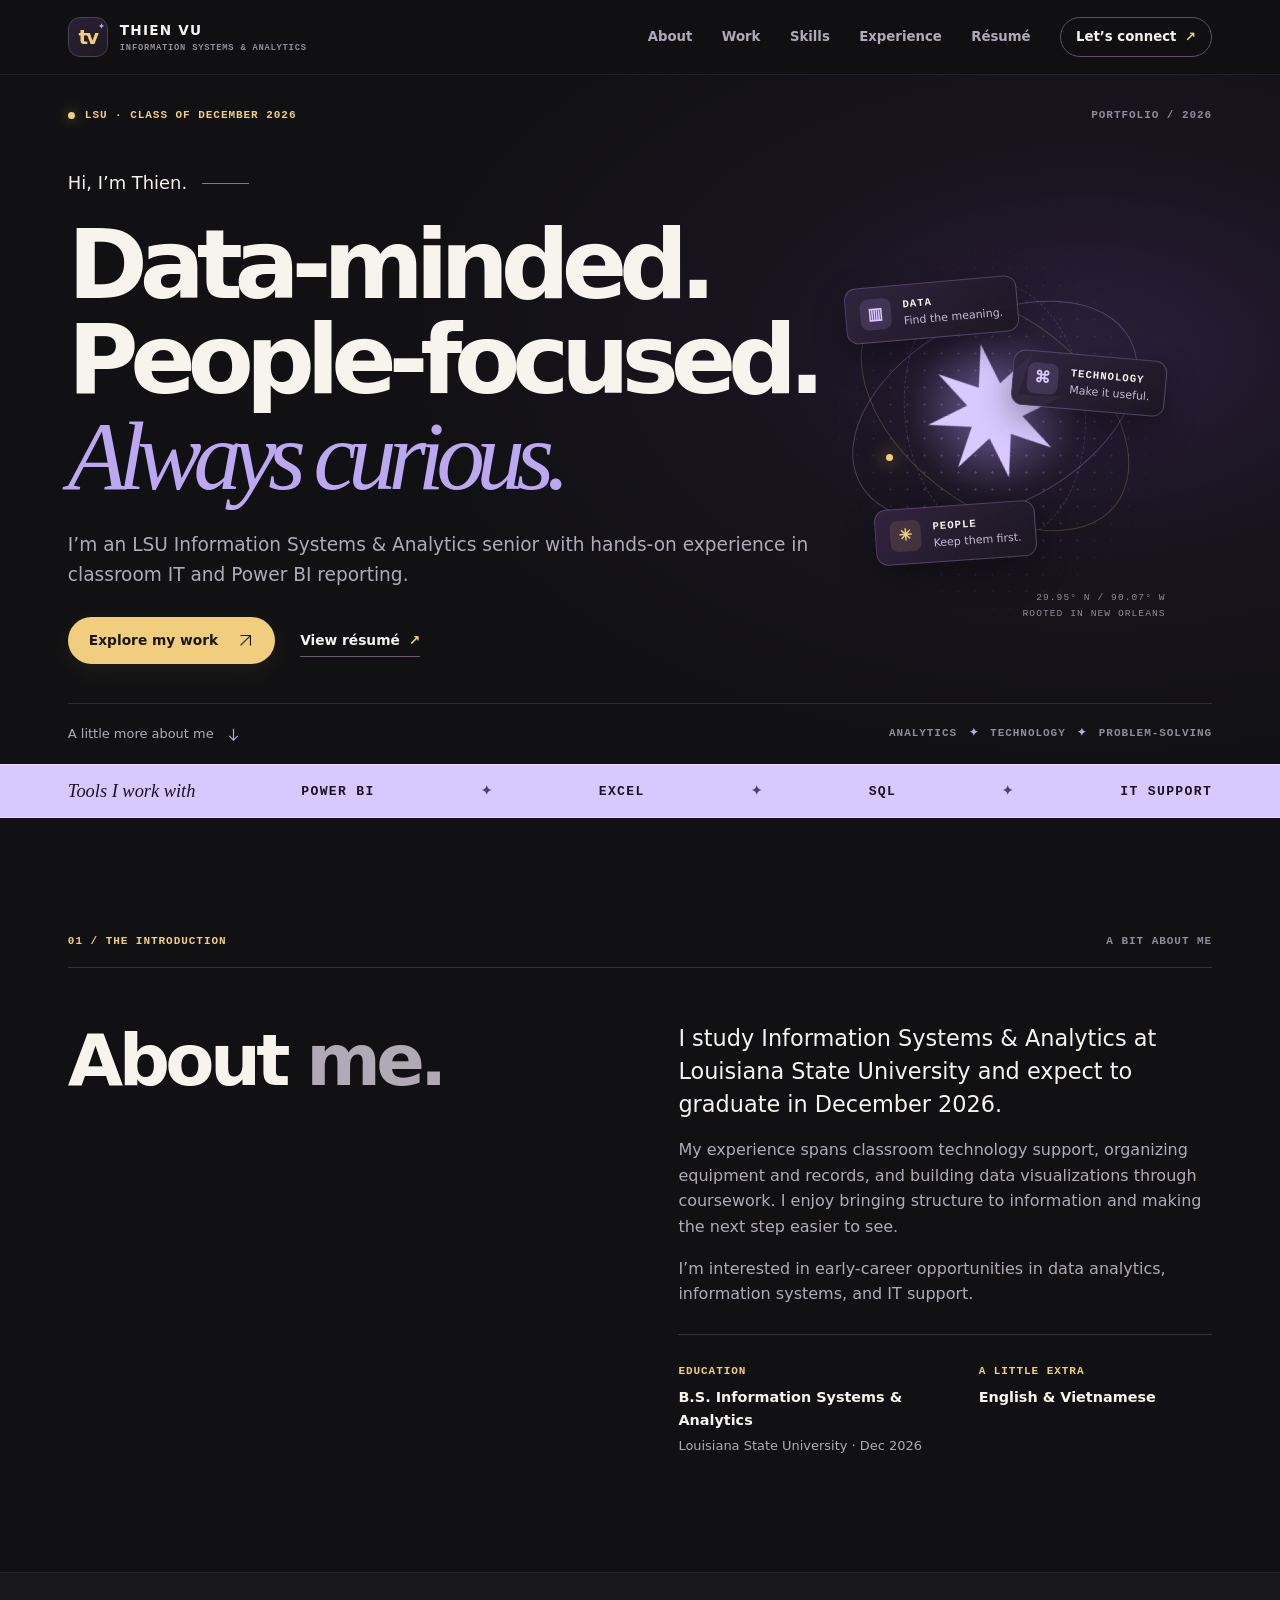
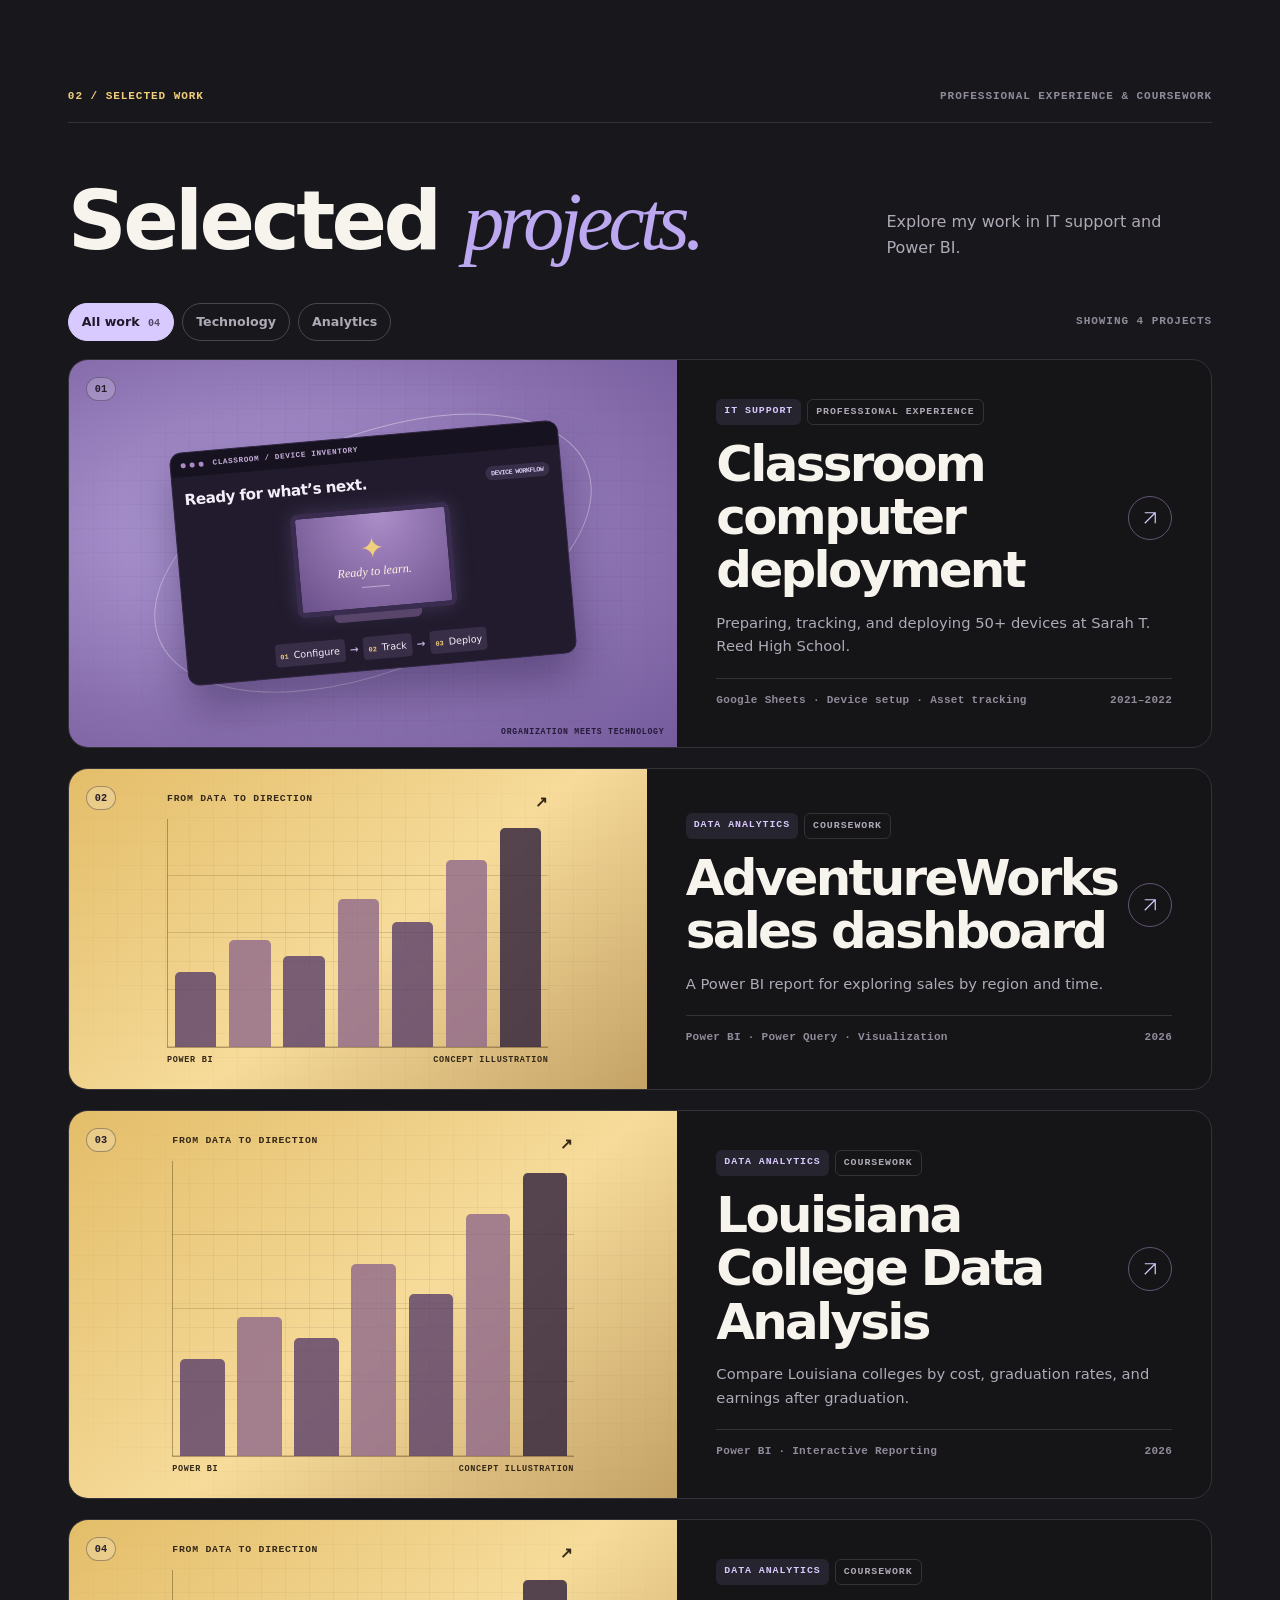
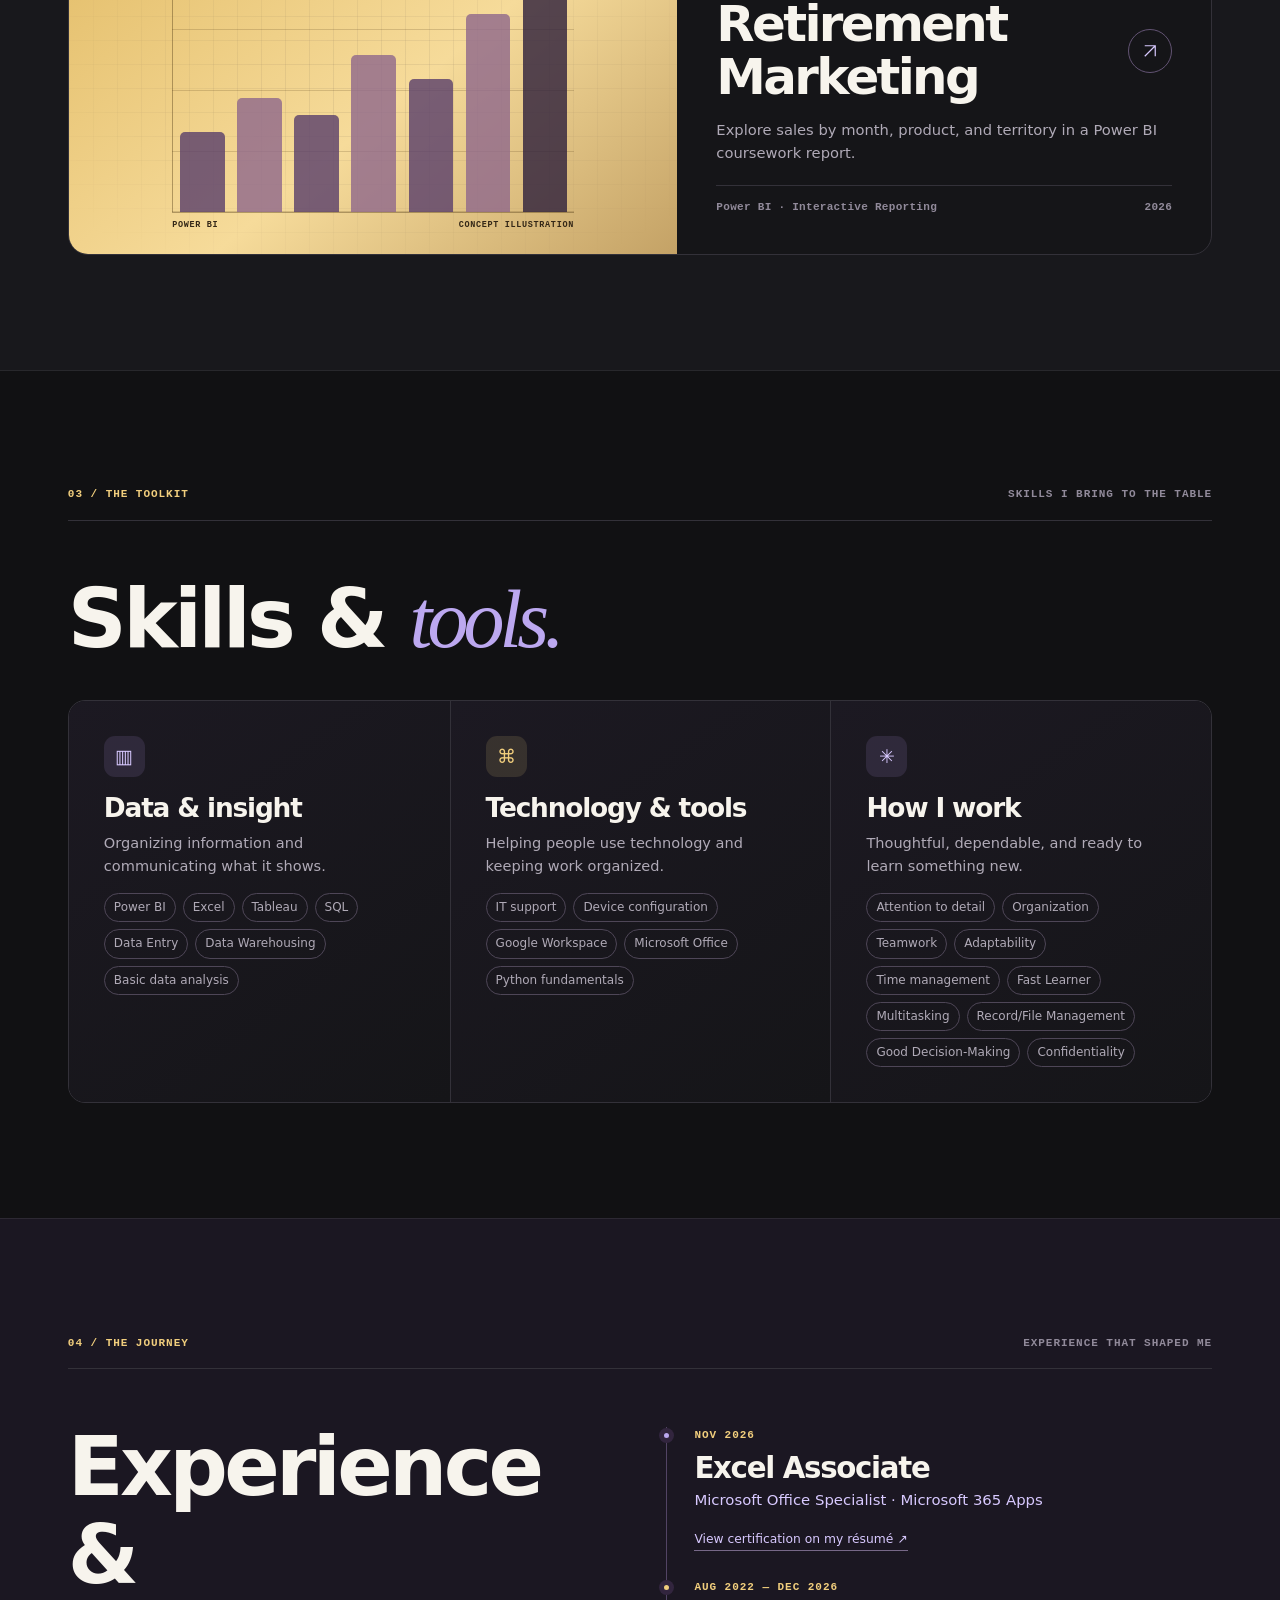
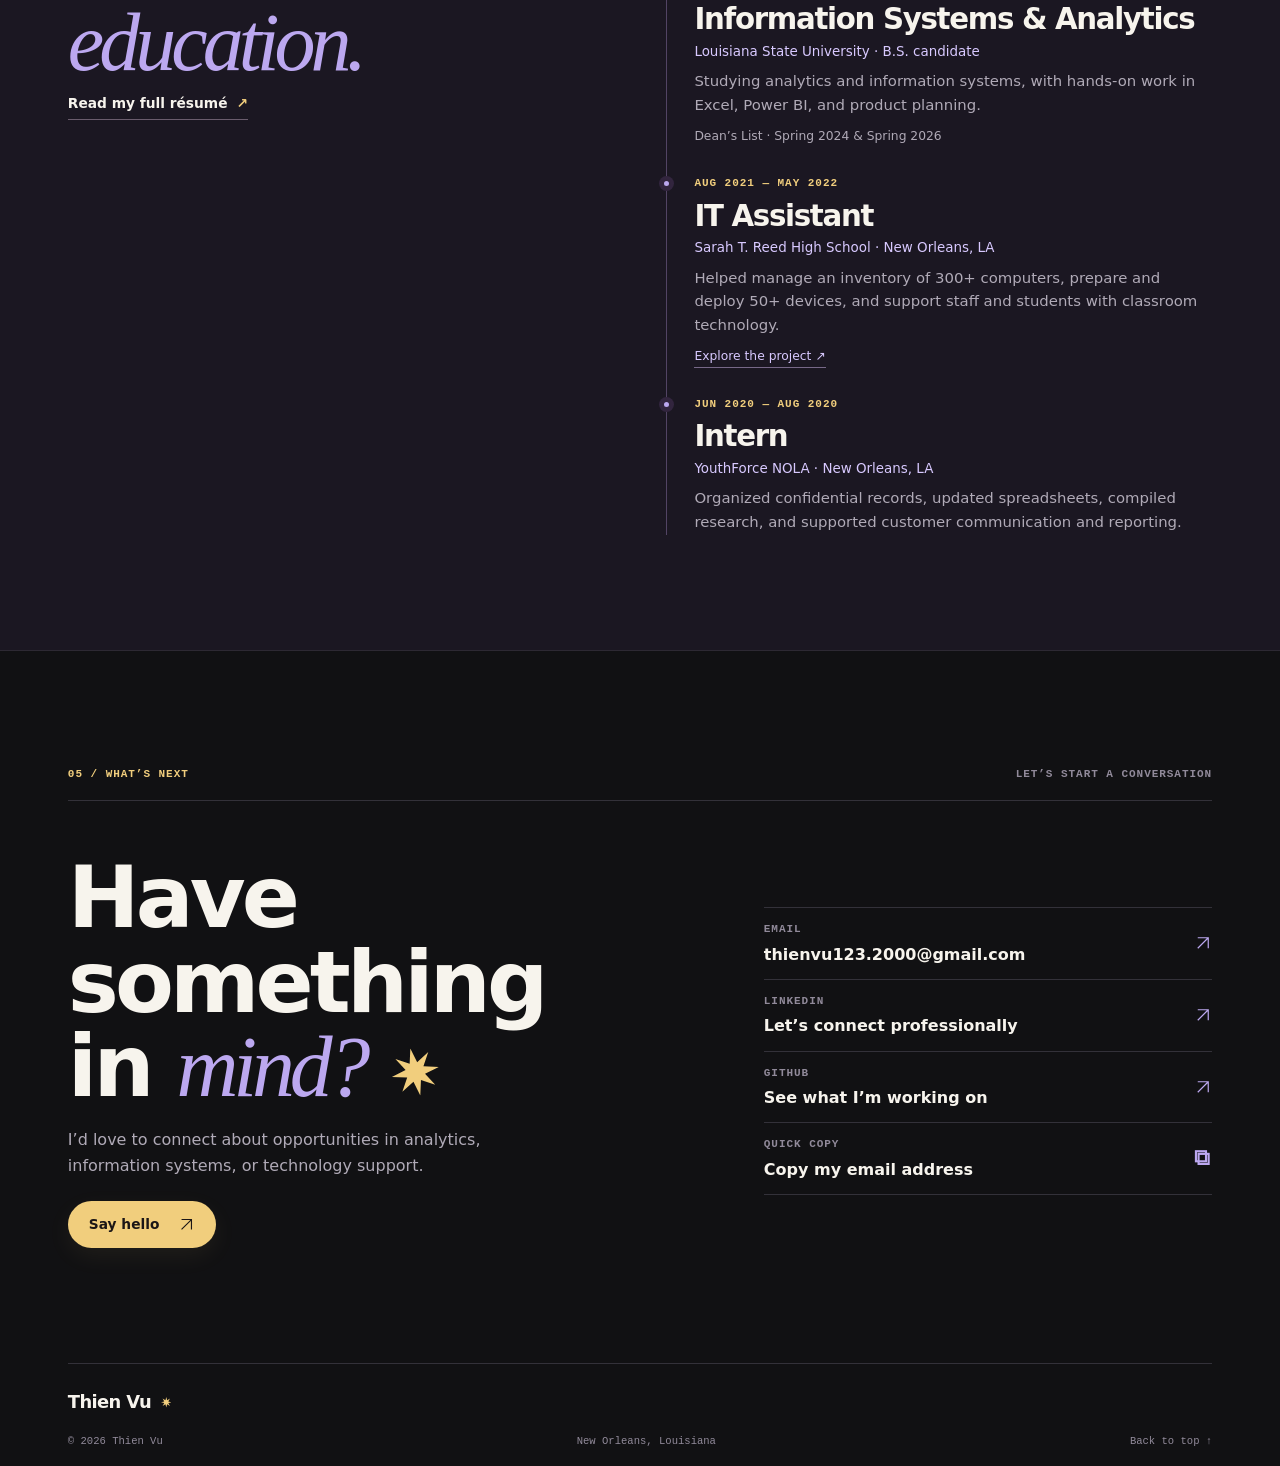
==== commit cfb8aab0: "Showcase two additional Power BI coursework projects" ====
--- a/index.html
+++ b/index.html
@@ -108,12 +108,12 @@
           </div>
           <div class="work-toolbar">
             <div class="filters" role="group" aria-label="Filter projects">
-              <button class="active" data-filter="all" aria-pressed="true">All work <span>02</span>
+              <button class="active" data-filter="all" aria-pressed="true">All work <span>04</span>
               </button>
               <button data-filter="technology" aria-pressed="false">Technology</button>
               <button data-filter="analytics" aria-pressed="false">Analytics</button>
             </div>
-            <span class="work-count" aria-live="polite">SHOWING 2 PROJECTS</span>
+            <span class="work-count" aria-live="polite">SHOWING 4 PROJECTS</span>
           </div>
           <div class="projects-grid">
             <article class="project-card featured" data-category="technology">
@@ -181,6 +181,64 @@
                 <p>A Power BI report for exploring sales by region and time.</p>
                 <div class="project-meta">
                   <span>Power BI · Power Query · Visualization</span><span>2026</span>
+                </div>
+              </div>
+            </article>
+            <article class="project-card featured" data-category="analytics">
+              <a class="project-art art-analytics" href="project.html#louisiana-college-data" tabindex="-1" aria-hidden="true">
+              <div class="analytics-art" aria-hidden="true">
+                <div class="chart-label">FROM DATA TO DIRECTION <span>↗</span>
+                </div>
+                <div class="chart-grid">
+                  <div class="bars">
+                    <i style="--h:33%"></i><i style="--h:47%"></i><i style="--h:40%"></i><i style="--h:65%"></i><i style="--h:55%"></i><i style="--h:82%"></i><i style="--h:96%"></i>
+                  </div>
+                </div>
+                <div class="chart-note">POWER BI <span>CONCEPT ILLUSTRATION</span>
+                </div>
+              </div>
+              <span class="project-number">03</span></a>
+              <div class="project-body">
+                <div class="project-tags">
+                  <span>DATA ANALYTICS</span><span>COURSEWORK</span>
+                </div>
+                <div class="project-title-row">
+                  <h3><a href="project.html#louisiana-college-data">Louisiana College Data Analysis</a>
+                  </h3>
+                  <a class="circle-link" href="project.html#louisiana-college-data" aria-label="Read Louisiana College Data Analysis case study"><svg viewBox="0 0 24 24" fill="none" stroke="currentColor" stroke-width="1.6" aria-hidden="true"><path d="M5 19 19 5M5 5h14v14"/></svg></a>
+                </div>
+                <p>Compare Louisiana colleges by cost, graduation rates, and earnings after graduation.</p>
+                <div class="project-meta">
+                  <span>Power BI · Interactive Reporting</span><span>2026</span>
+                </div>
+              </div>
+            </article>
+            <article class="project-card featured" data-category="analytics">
+              <a class="project-art art-analytics" href="project.html#retirement-marketing" tabindex="-1" aria-hidden="true">
+              <div class="analytics-art" aria-hidden="true">
+                <div class="chart-label">FROM DATA TO DIRECTION <span>↗</span>
+                </div>
+                <div class="chart-grid">
+                  <div class="bars">
+                    <i style="--h:33%"></i><i style="--h:47%"></i><i style="--h:40%"></i><i style="--h:65%"></i><i style="--h:55%"></i><i style="--h:82%"></i><i style="--h:96%"></i>
+                  </div>
+                </div>
+                <div class="chart-note">POWER BI <span>CONCEPT ILLUSTRATION</span>
+                </div>
+              </div>
+              <span class="project-number">04</span></a>
+              <div class="project-body">
+                <div class="project-tags">
+                  <span>DATA ANALYTICS</span><span>COURSEWORK</span>
+                </div>
+                <div class="project-title-row">
+                  <h3><a href="project.html#retirement-marketing">Retirement Marketing</a>
+                  </h3>
+                  <a class="circle-link" href="project.html#retirement-marketing" aria-label="Read Retirement Marketing case study"><svg viewBox="0 0 24 24" fill="none" stroke="currentColor" stroke-width="1.6" aria-hidden="true"><path d="M5 19 19 5M5 5h14v14"/></svg></a>
+                </div>
+                <p>Explore sales by month, product, and territory in a Power BI coursework report.</p>
+                <div class="project-meta">
+                  <span>Power BI · Interactive Reporting</span><span>2026</span>
                 </div>
               </div>
             </article>
